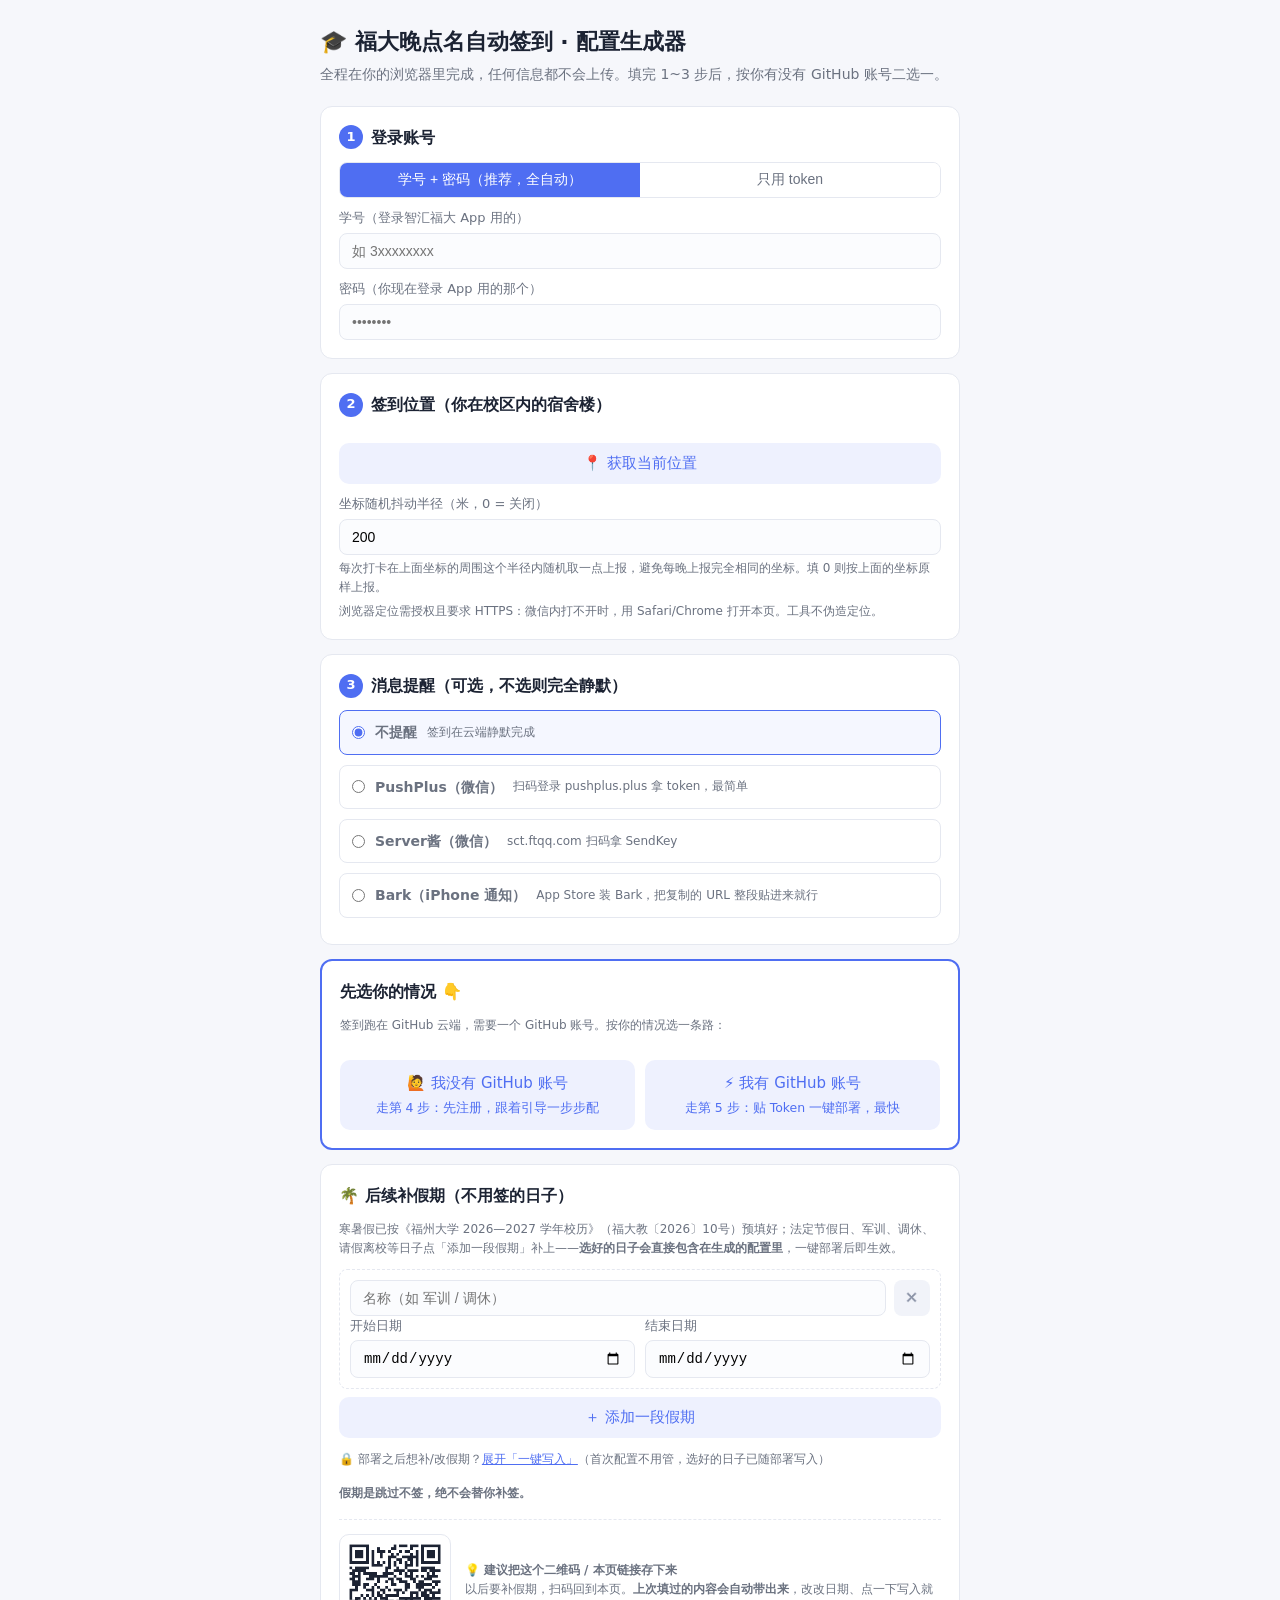
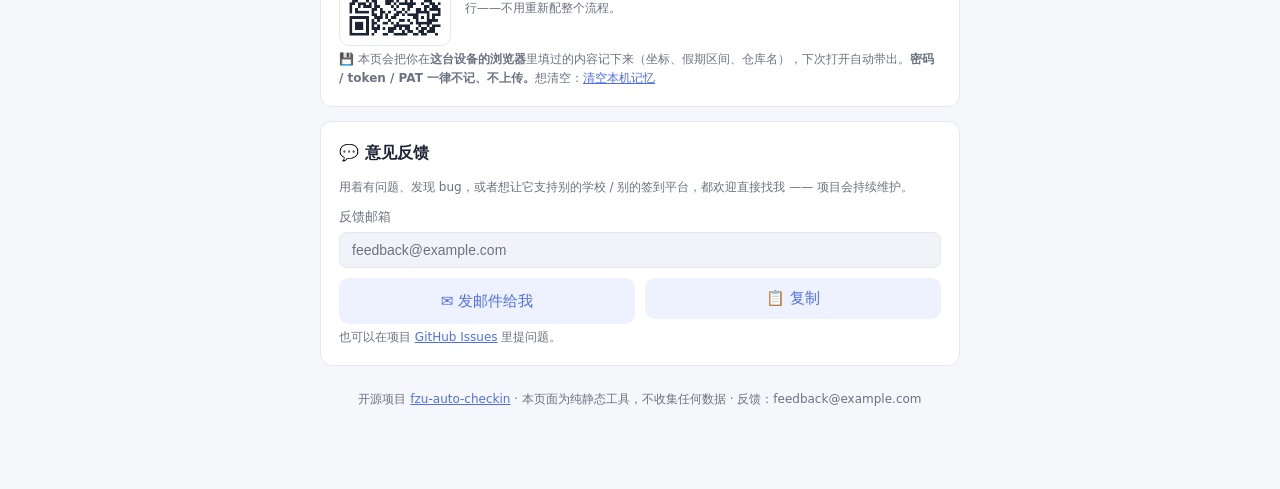
==== web/configurator.html @ 3560d4b1 "签到: 新增坐标随机抖动(jitter_radius_m,默认200m)避免每晚上报同一坐标 - src/checkin.py: 新增 jitter_location(),在指定点半径内按面积均匀(r" ====
<!DOCTYPE html>
<html lang="zh-CN">
<head>
<meta charset="UTF-8">
<meta name="viewport" content="width=device-width, initial-scale=1.0">
<meta http-equiv="Cache-Control" content="no-cache, no-store, must-revalidate">
<meta http-equiv="Pragma" content="no-cache">
<meta http-equiv="Expires" content="0">
<title>福大晚点名自动签到 · 配置生成器</title>
<style>
  :root { --brand:#4f6ef2; --bg:#f6f7fb; --card:#fff; --line:#e5e8f0; --txt:#1c2333; --sub:#6b7280; --ok:#16a34a; }
  * { box-sizing:border-box; margin:0; padding:0; }
  html { scroll-behavior:smooth; }
  body { font-family:system-ui,-apple-system,"PingFang SC","Microsoft YaHei",sans-serif; background:var(--bg); color:var(--txt); line-height:1.6; padding:24px 12px 80px; }
  .wrap { max-width:640px; margin:0 auto; }
  h1 { font-size:22px; margin-bottom:4px; }
  .sub { color:var(--sub); font-size:14px; margin-bottom:20px; }
  .card { background:var(--card); border:1px solid var(--line); border-radius:12px; padding:18px; margin-bottom:14px; }
  /* 第 4 / 5 步：初始隐藏，点上面分流卡片后只出现对应的那张 */
  .card.folded { display:none; }
  .step { display:inline-flex; align-items:center; justify-content:center; width:24px; height:24px; border-radius:50%; background:var(--brand); color:#fff; font-size:13px; margin-right:8px; }
  .card h2 { font-size:16px; margin-bottom:12px; display:flex; align-items:center; }
  label { display:block; font-size:13px; color:var(--sub); margin:10px 0 4px; }
  input[type=text], input[type=password], input[type=date], select { width:100%; padding:9px 12px; border:1px solid var(--line); border-radius:8px; font-size:14px; background:#fbfcfe; }
  input:focus, select:focus { outline:2px solid var(--brand); border-color:transparent; }
  .row { display:flex; gap:10px; } .row>div { flex:1; }
  .hint { font-size:12px; color:var(--sub); margin-top:4px; }
  .hint a { color:var(--brand); }
  .seg { display:flex; gap:0; border:1px solid var(--line); border-radius:8px; overflow:hidden; margin-bottom:4px; }
  .seg button { flex:1; padding:8px 0; border:none; background:#fff; font-size:14px; cursor:pointer; color:var(--sub); }
  .seg button.on { background:var(--brand); color:#fff; }
  .chk { display:flex; align-items:flex-start; gap:8px; font-size:13px; margin-top:6px; }
  .chk input { margin-top:4px; }
  .btn { display:inline-block; width:100%; padding:11px 0; border:none; border-radius:10px; background:var(--brand); color:#fff; font-size:15px; cursor:pointer; margin-top:14px; text-decoration:none; text-align:center; }
  .btn.ghost { background:#eef1fe; color:var(--brand); }
  .btn:disabled { opacity:.45; cursor:not-allowed; }
  textarea { width:100%; height:190px; border:1px solid var(--line); border-radius:8px; padding:10px; font:12px/1.5 Consolas,monospace; background:#fbfcfe; white-space:pre; }
  .ok-msg { color:var(--ok); font-size:13px; margin-top:6px; display:none; }
  .hide { display:none; }
  .plat-list { margin-top:6px; }
  .plat { display:flex; align-items:center; gap:10px; padding:10px 12px; border:1px solid var(--line); border-radius:8px; margin-bottom:8px; cursor:pointer; }
  .plat.on { border-color:var(--brand); background:#f5f7ff; }
  .plat input { accent-color:var(--brand); }
  .plat b { font-size:14px; } .plat span { font-size:12px; color:var(--sub); display:block; }
  footer { text-align:center; color:var(--sub); font-size:12px; margin-top:24px; }
  footer a { color:var(--brand); }
  pre#log { background:#10162a; color:#b8f5c0; font:12px/1.6 Consolas,monospace; padding:12px; border-radius:8px; max-height:260px; overflow:auto; white-space:pre-wrap; }
  .guide { margin:12px 0 0; padding-left:20px; font-size:13px; }
  .guide li { margin-top:8px; }
  .guide code { background:#eef1f7; padding:1px 5px; border-radius:4px; font-size:12px; }
  .vac-item { border:1px dashed var(--line); border-radius:8px; padding:10px; margin-top:10px; }
  .vac-item.bad { border-color:#f0a8a8; background:#fff7f7; }
  .vac-head { display:flex; gap:8px; align-items:center; }
  .vac-head .vname { flex:1; }
  .vdel { flex:none; width:36px; height:36px; border:none; border-radius:8px; background:#f1f3f9; color:#8b93a7; font-size:14px; cursor:pointer; }
  .vdel:hover { background:#fde8e8; color:#c0392b; }
  .vnote { display:none; font-size:11px; color:#b91c1c; margin-top:6px; }
  .vac-warn { display:none; font-size:12px; color:#b91c1c; margin-top:8px; }
  .live { margin-top:16px; padding-top:14px; border-top:1px dashed var(--line); }
  /* 坐标框：自动定位填入后只读 */
  input[readonly] { background:#f1f3f9; color:var(--sub); }
</style>
</head>
<body>
<div class="wrap">
  <h1>🎓 福大晚点名自动签到 · 配置生成器</h1>
  <p class="sub">全程在你的浏览器里完成，任何信息都不会上传。填完 1~3 步后，按你有没有 GitHub 账号二选一。</p>

  <!-- 第 1 步 账号 -->
  <div class="card">
    <h2><span class="step">1</span>登录账号</h2>
    <div class="seg" id="authSeg">
      <button class="on" data-v="pwd">学号 + 密码（推荐，全自动）</button>
      <button data-v="token">只用 token</button>
    </div>
    <div id="authPwd">
      <label>学号（登录智汇福大 App 用的）</label>
      <input type="text" id="username" placeholder="如 3xxxxxxxx">
      <label>密码（你现在登录 App 用的那个）</label>
      <input type="password" id="password" placeholder="••••••••">
    </div>
    <div id="authToken" class="hide">
      <label>免登 token</label>
      <input type="text" id="token" placeholder="从 docs/protocol.md §4 的方式获取">
      <p class="hint">token 会过期，过期需重新获取；没有这个顾虑就用学号密码。</p>
    </div>
  </div>

  <!-- 第 2 步 位置 -->
  <div class="card">
    <h2><span class="step">2</span>签到位置（你在校区内的宿舍楼）</h2>
    <button class="btn ghost" id="locate">📍 获取当前位置</button>
    <p class="ok-msg" id="locOk"></p>
    <div id="coordBox" class="hide">
      <div class="row">
        <div><label>经度 longitude（已自动填好）</label><input type="text" id="lng" readonly placeholder="119.xxxxx"></div>
        <div><label>纬度 latitude（已自动填好）</label><input type="text" id="lat" readonly placeholder="26.xxxxx"></div>
      </div>
      <p class="hint">想核对坐标是否就在你宿舍楼：<a href="https://lbs.amap.com/tools/picker" target="_blank">高德坐标拾取器</a>里搜一下。</p>
    </div>
    <div style="margin-top:10px">
      <label>坐标随机抖动半径（米，0 = 关闭）</label>
      <input type="text" id="jitter" value="200">
      <p class="hint">每次打卡在上面坐标的周围这个半径内随机取一点上报，避免每晚上报完全相同的坐标。填 0 则按上面的坐标原样上报。</p>
    </div>
    <p class="hint" id="coordFallback" style="display:none">定位不成功？<a href="#" id="coordManual">手动填写坐标</a>（格式 119.xxxxx / 26.xxxxx）</p>
    <p class="hint">浏览器定位需授权且要求 HTTPS：微信内打不开时，用 Safari/Chrome 打开本页。工具不伪造定位。</p>
  </div>

  <!-- 第 3 步 推送 -->
  <div class="card">
    <h2><span class="step">3</span>消息提醒（可选，不选则完全静默）</h2>
    <div class="plat-list" id="platList">
      <label class="plat on"><input type="radio" name="plat" value="none" checked><b>不提醒</b><span>签到在云端静默完成</span></label>
      <label class="plat"><input type="radio" name="plat" value="pushplus"><b>PushPlus（微信）</b><span>扫码登录 pushplus.plus 拿 token，最简单</span></label>
      <label class="plat"><input type="radio" name="plat" value="serverchan"><b>Server酱（微信）</b><span>sct.ftqq.com 扫码拿 SendKey</span></label>
      <label class="plat"><input type="radio" name="plat" value="bark"><b>Bark（iPhone 通知）</b><span>App Store 装 Bark，把复制的 URL 整段贴进来就行</span></label>
    </div>
    <div id="platField" class="hide">
      <label id="platLabel">Key / Token</label>
      <input type="text" id="platKey" placeholder="粘贴 key，或 App 复制的推送 URL（自动提取）">
      <button class="btn ghost" id="testPush">📤 发一条测试推送到我手机</button>
      <p class="ok-msg" id="testOk">已发出！10 秒内手机没收到，多半是 key 复制错了，回去核对一下。</p>
      <p class="hint" id="platHint"></p>
    </div>
  </div>

  <!-- 分流：先选有没有 GitHub 账号 -->
  <div class="card" style="border:2px solid var(--brand);">
    <h2>先选你的情况 👇</h2>
    <p class="hint">签到跑在 GitHub 云端，需要一个 GitHub 账号。按你的情况选一条路：</p>
    <div style="display:flex;gap:10px;flex-wrap:wrap;margin-top:10px">
      <a class="btn ghost" id="btnNoAcc" href="#step4card" style="flex:1;min-width:220px">🙋 我没有 GitHub 账号<br><small>走第 4 步：先注册，跟着引导一步步配</small></a>
      <a class="btn ghost" id="btnHasAcc" href="#step5card" style="flex:1;min-width:220px">⚡ 我有 GitHub 账号<br><small>走第 5 步：贴 Token 一键部署，最快</small></a>
    </div>
  </div>

  <!-- 第 4 步 手动（没有账号） -->
  <div class="card folded" id="step4card">
    <h2><span class="step">4</span>没有 GitHub 账号？手动配置</h2>
    <p class="hint" style="margin-bottom:8px">📌 生成配置后，下面有完整的一步步引导，照着做就行。</p>
    <p class="hint" style="margin-bottom:8px">🌐 关于梯子：GitHub 国内直连时好时坏，<b>只有注册和配置那几分钟</b>可能打不开——换个时间、用校园网 / 手机热点，或挂梯子都行。<b>配好之后就不用了</b>：签到跑在 GitHub 服务器上，日常零操作、零网络要求。</p>
    <button class="btn ghost" id="ghCheck" style="margin-top:0">🔗 测一下当前网络能不能打开 GitHub</button>
    <p class="hint" id="ghCheckResult" style="display:none;margin-top:6px"></p>
    <label class="chk"><input type="checkbox" id="agree"><span>我承诺仅在<b>本人确实在校</b>时使用，不用于隐瞒在/离校状态，不用于代挂。</span></label>
    <button class="btn" id="gen" disabled>生成配置</button>
    <div id="out" class="hide">
      <label>方式 A：云端自动签到（推荐）—— 把下面这段配置放进你自己的私有仓库</label>
      <textarea id="outSecret" readonly></textarea>
      <button class="btn ghost" data-copy="outSecret">📋 复制配置内容</button>
      <ol class="guide">
        <li>没有 GitHub 账号？<a href="https://github.com/signup" target="_blank">点这里免费注册</a>，1 分钟搞定（需要邮箱）。</li>
        <li><a href="https://github.com/new/import" target="_blank">点这里把项目导入到你自己的私有仓库</a>：① "Your old repository's clone URL" 填 <code>https://github.com/cccccheyu/fzu-auto-checkin</code>；② 仓库名随意；③ 选择 <b>Private</b>（私有，重要！你的密码只有你自己能看到）；④ 点 Begin import。</li>
        <li>导入完成后，在你的仓库页面依次打开：<code>Settings → Secrets and variables → Actions → New repository secret</code>，Name 填 <code>CONFIG_YAML</code>，Secret 粘贴上面复制的内容，点 Add secret。</li>
        <li>完成！之后每晚 <b>21:35 / 21:50</b> 自动签到，可在仓库的 <code>Actions</code> 标签页查看签到记录。签到结果可回第 3 步配置微信推送。</li>
      </ol>
      <label style="margin-top:14px">方式 B：本地运行 —— 保存为仓库根目录的 config.yaml（需要自己有台常开的电脑）</label>
      <textarea id="outYaml" readonly></textarea>
      <button class="btn ghost" data-copy="outYaml">📋 复制 config.yaml</button>
      <p class="hint">操作详情见仓库 README。</p>
    </div>
  </div>

  <!-- 第 5 步 一键部署（有账号） -->
  <div class="card folded" id="step5card">
    <h2><span class="step">5</span>已有 GitHub 账号？一键部署（最快）</h2>
    <p class="hint">没有账号？走上面<b>第 4 步</b>。</p>
    <p class="hint">贴一个 Token 就行：自动替你创建<b>私有仓库</b>、写入全部代码和你的配置，之后每晚 21:35 / 21:50 自动签到。凭据只存在你自己的私有仓库里，不经过任何第三方服务器。</p>
    <label>GitHub Token</label>
    <input type="password" id="ghPat" placeholder="粘贴 ghp_ 开头的 token">
    <p class="hint">没有？<a href="https://github.com/settings/tokens/new?scopes=repo,workflow&description=fzu-checkin" target="_blank">点这里创建</a>——直达创建表单（未登录会先让你登录；中途若要求输入 GitHub 密码确认一次，属正常安全校验）。<code>repo</code>、<code>workflow</code> 两项权限已自动勾好。三步：① <b>Expiration 选 No expiration</b>——默认只有 30 天，到期后「一键写入」会静默失效；② 拉到页面底部点绿色 <b>Generate token</b>；③ 页面出现 <code>ghp_</code> 开头的 token，点旁边的复制按钮（<b>只显示这一次</b>）→ 粘贴过来。部署完成后建议删除该 token。</p>
    <label>私有仓库名</label>
    <input type="text" id="repoName" value="fzu-auto-checkin">
    <label class="chk"><input type="checkbox" id="agree2"><span>我承诺仅在<b>本人确实在校</b>时使用，不用于隐瞒在/离校状态，不用于代挂。</span></label>
    <button class="btn" id="deploy" disabled>🚀 一键部署，今晚开始自动签到</button>
    <pre id="log" class="hide"></pre>
  </div>

  <!-- 后续维护：补充假期 -->
  <div class="card">
    <h2>🌴 后续补假期（不用签的日子）</h2>
    <p class="hint">寒暑假已按《福州大学 2026—2027 学年校历》（福大教〔2026〕10号）预填好；法定节假日、军训、调休、请假离校等日子点「添加一段假期」补上——<b>选好的日子会直接包含在生成的配置里</b>，一键部署后即生效。</p>
    <div id="vacList"></div>
    <button class="btn ghost" id="vacAdd" type="button" style="margin-top:8px">＋ 添加一段假期</button>
    <p class="vac-warn" id="vacWarn"></p>
    <p class="hint" id="vacWriteOpenRow" style="margin-top:12px">🔒 部署之后想补/改假期？<a href="#" id="vacWriteOpen">展开「一键写入」</a>（首次配置不用管，选好的日子已随部署写入）</p>
    <div class="live hide" id="vacWriteBox">
      <b style="font-size:14px">🚀 一键写入我的仓库</b>
      <p class="hint" id="vacWhyRow" style="margin-top:4px">点一下就把选好的假期写进你仓库的 <code>config.yaml</code>——<b>只替换 <code>vacation:</code> 那一段</b>，账号 / 坐标 / 推送设置全部原样保留。</p>
      <div id="vacTokRow">
        <label>GitHub Token</label>
        <input type="password" id="vacPat" placeholder="粘贴 ghp_ 开头的 token">
        <p class="hint">没有？<a href="https://github.com/settings/tokens/new?scopes=repo,workflow&description=fzu-checkin" target="_blank">点这里创建</a>（<code>repo</code> 和 <code>workflow</code> 已自动勾好，缺 workflow 写不了签到工作流；<b>Expiration 选 No expiration</b>，默认 30 天会过期）。只在点下面按钮时用一次，本页不保存、不上传。</p>
      </div>
      <div id="vacRepoRow">
        <label>你的私有仓库</label>
        <input type="text" id="vacRepo" placeholder="如 cccccheyu/fzu-checkin；只填仓库名则默认在你账号下">
      </div>
      <button class="btn" id="vacPush">🚀 写入 config.yaml</button>
      <pre id="vacLog" class="hide"></pre>
    </div>
    <p class="hint" style="margin-top:14px"><b>假期是跳过不签，绝不会替你补签。</b></p>
    <textarea id="vacOut" class="hide" readonly></textarea>
    <div style="display:flex;gap:14px;align-items:center;margin-top:16px;padding-top:14px;border-top:1px dashed var(--line)">
      <img src="qr.png" alt="本页二维码" style="width:112px;height:112px;border:1px solid var(--line);border-radius:10px;background:#fff;padding:4px">
      <div class="hint" style="margin:0">💡 <b>建议把这个二维码 / 本页链接存下来</b><br>以后要补假期，扫码回到本页。<b>上次填过的内容会自动带出来</b>，改改日期、点一下写入就行——不用重新配整个流程。</div>
    </div>
    <p class="hint">💾 本页会把你在<b>这台设备的浏览器</b>里填过的内容记下来（坐标、假期区间、仓库名），下次打开自动带出。<b>密码 / token / PAT 一律不记、不上传。</b>想清空：<a href="#" id="memClear">清空本机记忆</a></p>
  </div>

  <!-- 意见反馈 -->
  <div class="card" id="feedback">
    <h2>💬 意见反馈</h2>
    <p class="hint" style="margin-top:0">用着有问题、发现 bug，或者想让它支持别的学校 / 别的签到平台，都欢迎直接找我 —— 项目会持续维护。</p>
    <label>反馈邮箱</label>
    <input type="text" id="fbMail" value="feedback@example.com" readonly>
    <div class="row" style="margin-top:10px">
      <div><a class="btn ghost" href="mailto:feedback@example.com?subject=%E7%A6%8F%E5%A4%A7%E7%AD%BE%E5%88%B0%E5%B7%A5%E5%85%B7%E5%8F%8D%E9%A6%88" style="margin-top:0">✉️ 发邮件给我</a></div>
      <div><button class="btn ghost" data-copy="fbMail" style="margin-top:0">📋 复制</button></div>
    </div>
    <p class="hint">也可以在项目 <a href="https://github.com/cccccheyu/fzu-auto-checkin/issues" target="_blank">GitHub Issues</a> 里提问题。</p>
  </div>

  <footer>开源项目 <a href="https://github.com/cccccheyu/fzu-auto-checkin" target="_blank">fzu-auto-checkin</a> · 本页面为纯静态工具，不收集任何数据 · 反馈：feedback@example.com</footer>
</div>

<script>
// —— 分流：点按钮 → 展开对应的第 4 / 第 5 步 ——
function showStep(id){
  ['step4card','step5card'].forEach(c=>{
    const el=document.getElementById(c);
    if(el) el.classList.toggle('folded', c!==id);
  });
  const t=document.getElementById(id);
  if(t) t.scrollIntoView({ behavior:'smooth', block:'start' });
}
['btnNoAcc','btnHasAcc'].forEach((bid,i)=>{
  const b=document.getElementById(bid);
  if(b) b.addEventListener('click', e=>{
    e.preventDefault();
    // 选中态：只有被点的那一个变深蓝，另一个回到浅色
    ['btnNoAcc','btnHasAcc'].forEach(x=>{
      const el=document.getElementById(x);
      if(el) el.classList.toggle('ghost', x!==bid);
    });
    showStep(i===0?'step4card':'step5card');
  });
});

// —— 账号方式切换 ——
const authSeg = document.getElementById('authSeg');
let authMode = 'pwd';
authSeg.addEventListener('click', e => {
  const b = e.target.closest('button'); if (!b) return;
  authSeg.querySelectorAll('button').forEach(x => x.classList.remove('on')); b.classList.add('on');
  authMode = b.dataset.v;
  document.getElementById('authPwd').classList.toggle('hide', authMode !== 'pwd');
  document.getElementById('authToken').classList.toggle('hide', authMode !== 'token');
});

// —— 浏览器定位：WGS-84 → GCJ-02（高德/火星坐标）本地转换 ——
function wgs2gcj(lat, lng) {
  const a = 6378245.0, ee = 0.00669342162296594323;
  const tLat = (x, y) => {
    let r = -100 + 2*x + 3*y + 0.2*y*y + 0.1*x*y + 0.2*Math.sqrt(Math.abs(x));
    r += (20*Math.sin(6*x*Math.PI) + 20*Math.sin(2*x*Math.PI)) * 2/3;
    r += (20*Math.sin(y*Math.PI) + 40*Math.sin(y/3*Math.PI)) * 2/3;
    r += (160*Math.sin(y/12*Math.PI) + 320*Math.sin(y*Math.PI/30)) * 2/3;
    return r;
  };
  const tLng = (x, y) => {
    let r = 300 + x + 2*y + 0.1*x*x + 0.1*x*y + 0.1*Math.sqrt(Math.abs(x));
    r += (20*Math.sin(6*x*Math.PI) + 20*Math.sin(2*x*Math.PI)) * 2/3;
    r += (20*Math.sin(x*Math.PI) + 40*Math.sin(x/3*Math.PI)) * 2/3;
    r += (150*Math.sin(x/12*Math.PI) + 300*Math.sin(x/30*Math.PI)) * 2/3;
    return r;
  };
  let dLat = tLat(lng - 105, lat - 35), dLng = tLng(lng - 105, lat - 35);
  const radLat = lat / 180 * Math.PI;
  let magic = Math.sin(radLat); magic = 1 - ee * magic * magic;
  const sq = Math.sqrt(magic);
  dLat = (dLat * 180) / ((a * (1 - ee)) / (magic * sq) * Math.PI);
  dLng = (dLng * 180) / (a / sq * Math.cos(radLat) * Math.PI);
  return { lat: lat + dLat, lng: lng + dLng };
}
document.getElementById('locate').addEventListener('click', () => {
  const okEl = document.getElementById('locOk');
  const fb = document.getElementById('coordFallback');
  okEl.style.display = 'none'; fb.style.display = 'none';
  if (!navigator.geolocation) { fb.style.display = 'block'; alert('当前环境不支持定位（用本地文件打开时浏览器会禁用）。请在线上链接打开本页。'); return; }
  navigator.geolocation.getCurrentPosition(pos => {
    const { latitude, longitude, accuracy } = pos.coords;
    const gcj = wgs2gcj(latitude, longitude);
    document.getElementById('lng').value = gcj.lng.toFixed(5);
    document.getElementById('lat').value = gcj.lat.toFixed(5);
    document.getElementById('coordBox').classList.remove('hide');
    okEl.textContent = `✅ 已定位并换算为高德坐标（精度约 ${Math.round(accuracy)} 米），坐标已自动填好。`;
    okEl.style.display = 'block';
  }, err => {
    fb.style.display = 'block';
    alert('定位失败：' + err.message + '\n\n常见原因：① 微信内置浏览器受限 → 长按链接用 Safari/Chrome 打开；② 未授权定位 → 浏览器设置里允许本页定位；③ 站在室内深处信号弱 → 靠窗再试。也可以点下面的「手动填写坐标」。');
  }, { enableHighAccuracy: true, timeout: 12000, maximumAge: 0 });
});
// 定位失败时的手动兜底：点开才变成可填
const coordManual = document.getElementById('coordManual');
if (coordManual) coordManual.addEventListener('click', e => {
  e.preventDefault();
  document.getElementById('coordBox').classList.remove('hide');
  ['lng', 'lat'].forEach(id => document.getElementById(id).removeAttribute('readonly'));
  document.getElementById('lng').focus();
});

// —— 推送平台 ——
const platMeta = {
  pushplus:  { label:'PushPlus token', hint:'获取：<a href="https://www.pushplus.plus" target="_blank">pushplus.plus</a> 微信扫码登录 → 首页复制 token', url:k=>`https://www.pushplus.plus/send?token=${k}&title=福大晚点名测试推送&content=配置成功，每晚 21:35 自动签到。` },
  serverchan:{ label:'Server酱 SendKey', hint:'获取：<a href="https://sct.ftqq.com" target="_blank">sct.ftqq.com</a> 微信扫码 → 复制 SendKey', url:k=>`https://sctapi.ftqq.com/${k}.send?title=福大晚点名测试推送&desp=配置成功，每晚 21:35 自动签到。` },
  bark:      { label:'Bark key', hint:'获取：App Store 安装 Bark → 长按复制示例 URL，<b>整段粘贴到上面</b>，key 自动提取', url:k=>`https://api.day.app/${k}/福大晚点名测试推送/配置成功` },
};
// 粘贴自动提取：Bark 整段推送 URL / Server酱 URL / PushPlus 带 token 的 URL，都能直接贴
function extractKey(p, raw){
  raw = (raw || '').trim();
  if (!raw) return '';
  if (p === 'bark'){
    const m = raw.match(/api\.day\.app\/(?:p\/)?([A-Za-z0-9]+)/i);
    return m ? m[1] : raw.replace(/\s+/g, '');
  }
  if (p === 'serverchan'){
    const m = raw.match(/SCT[A-Za-z0-9]+/);
    return m ? m[0] : raw;
  }
  if (p === 'pushplus'){
    const m = raw.match(/[?&]token=([A-Za-z0-9]+)/i);
    return m ? m[1] : raw.replace(/\s+/g, '');
  }
  return raw;
}
function normKey(){
  const el = document.getElementById('platKey');
  const c = extractKey(plat, el.value);
  if (c && c !== el.value) el.value = c;
  return el.value;
}
const platList = document.getElementById('platList');
let plat = 'none';
platList.addEventListener('click', e => {
  const l = e.target.closest('.plat'); if (!l) return;
  platList.querySelectorAll('.plat').forEach(x => x.classList.remove('on')); l.classList.add('on');
  plat = l.querySelector('input').value;
  const show = plat !== 'none';
  document.getElementById('platField').classList.toggle('hide', !show);
  if (show) {
    document.getElementById('platLabel').textContent = platMeta[plat].label;
    document.getElementById('platHint').innerHTML = platMeta[plat].hint;
    normKey();
  }
});

// —— 测试推送（浏览器直发，fire-and-forget）——
document.getElementById('platKey').addEventListener('input', normKey);
document.getElementById('testPush').addEventListener('click', () => {
  const k = normKey();
  if (!k) { alert('先粘贴 key'); return; }
  fetch(platMeta[plat].url(k), { mode:'no-cors' }).finally(() => {
    document.getElementById('testOk').style.display = 'block';
  });
});

// —— GitHub 连通性检测 ——
document.getElementById('ghCheck').addEventListener('click', async () => {
  const r = document.getElementById('ghCheckResult');
  r.style.display = 'block';
  r.textContent = '⏳ 正在测，最多等 6 秒…';
  const ctl = new AbortController();
  const t = setTimeout(() => ctl.abort(), 6000);
  try {
    await fetch('https://api.github.com/zen?t=' + Date.now(), { signal: ctl.signal, cache: 'no-store' });
    clearTimeout(t);
    r.textContent = '✅ 当前网络能直连 GitHub，直接往下走：勾选承诺 → 生成配置 → 按步骤 1~4 操作。';
  } catch (e) {
    clearTimeout(t);
    r.textContent = '❌ 当前网络打不开 GitHub。建议：① 过会儿再试（高峰期容易卡）；② 换校园网或手机热点；③ 有梯子就开着再来——只需要注册+配置这几分钟。';
  }
});

// —— 免责声明 → 解锁生成 ——
document.getElementById('agree').addEventListener('change', e => {
  document.getElementById('gen').disabled = !e.target.checked;
});
// 第 5 步承诺勾选 → 解锁一键部署
document.getElementById('agree2').addEventListener('change', e => {
  document.getElementById('deploy').disabled = !e.target.checked;
});

// —— 生成 ——
document.getElementById('gen').addEventListener('click', () => {
  const yaml = buildYaml();
  document.getElementById('outYaml').value = yaml;
  document.getElementById('outSecret').value = yaml;
  document.getElementById('out').classList.remove('hide');
  document.getElementById('out').scrollIntoView({ behavior:'smooth' });
});

function buildYaml() {
  const v = id => document.getElementById(id).value.trim();
  let user;
  if (authMode === 'pwd') {
    if (!v('username') || !v('password')) { alert('学号和密码还没填全'); throw ''; }
    user = `user:\n  token: ""\n  username: "${v('username')}"\n  password: "${v('password')}"`;
  } else {
    if (!v('token')) { alert('token 还没填'); throw ''; }
    user = `user:\n  token: "${v('token')}"\n  username: ""\n  password: ""`;
  }
  if (!v('lng') || !v('lat')) { alert('坐标还没填（第 2 步）'); throw ''; }
  const platCfg = plat === 'none' ? '' :
    plat === 'pushplus' ? `notify:\n  type: "pushplus"\n  pushplus_token: "${normKey()}"` :
    plat === 'serverchan' ? `notify:\n  type: "serverchan"\n  serverchan_key: "${normKey()}"` :
    `notify:\n  type: "bark"\n  bark_url: "https://api.day.app/${normKey()}"`;
  return `# 由配置生成器产生 ${new Date().toLocaleString('zh-CN')}
${user}

checkin:
  longitude: "${v('lng')}"
  latitude: "${v('lat')}"
  actual_location: "福州大学旗山校区"
  jitter_radius_m: ${(() => { const j = parseFloat(v('jitter')); return isNaN(j) ? 200 : Math.max(0, j); })()}

vacation:
  notify: false
  skip_ranges:
${vacPreset().concat(vacCustomLines().lines).join('\n')}

${platCfg || 'notify:\n  type: "none"'}`;
}

// —— 后续补假期：日期只用选择器，格式统一 YYYY-MM-DD ——
const vacList = document.getElementById('vacList');
const vacWarn = document.getElementById('vacWarn');
function vacRow(name='', s='', e=''){
  const d=document.createElement('div');
  d.className='vac-item';
  d.innerHTML =
    '<div class="vac-head">' +
      '<input type="text" class="vname" placeholder="名称（如 军训 / 调休）" value="'+name+'">' +
      '<button type="button" class="vdel" title="删除这条">✕</button>' +
    '</div>' +
    '<div class="row">' +
      '<div><label style="margin-top:0">开始日期</label><input type="date" class="vstart" value="'+s+'"></div>' +
      '<div><label style="margin-top:0">结束日期</label><input type="date" class="vend" value="'+e+'"></div>' +
    '</div>' +
    '<p class="vnote">⚠️ 开始日期不能晚于结束日期，这段不会被写入配置</p>';
  const sEl=d.querySelector('.vstart'), eEl=d.querySelector('.vend');
  // 选好开始日期后，结束日期若还空着就自动补成同一天（可再改）
  sEl.addEventListener('input', () => { if(sEl.value && !eEl.value) eEl.value = sEl.value; renderVac(); });
  eEl.addEventListener('input', renderVac);
  d.querySelector('.vname').addEventListener('input', renderVac);
  d.querySelector('.vdel').addEventListener('click', () => { d.remove(); renderVac(); });
  vacList.appendChild(d);
  return d;
}
// 校历默认区间（福大教〔2026〕10号）；与 config.example.yaml 保持一致
function vacPreset(){
  return [
    '    - name: 寒假\n      start: "2027-01-23"\n      end: "2027-02-21"',
    '    - name: 暑假\n      start: "2027-07-03"\n      end: "2027-08-29"'
  ];
}
// 选择器里用户补的自定义区间（无效行跳过并计数）
function vacCustomLines(){
  const lines=[]; let bad=0;
  vacList.querySelectorAll('.vac-item').forEach(r=>{
    const n=r.querySelector('.vname').value.trim();
    const s=r.querySelector('.vstart').value;
    const e=r.querySelector('.vend').value;
    const ok = !!(s && e && e >= s);
    const begun = !!(s || e);
    if(ok) lines.push('    - name: '+(n||'假期')+'\n      start: "'+s+'"\n      end: "'+e+'"');
    const invalid = begun && !ok;
    if(invalid) bad++;
    r.classList.toggle('bad', invalid);
    r.querySelector('.vnote').style.display = invalid ? 'block' : 'none';
  });
  return { lines, bad };
}
function renderVac(){
  const { lines, bad } = vacCustomLines();
  document.getElementById('vacOut').value =
    'vacation:\n  notify: false\n  skip_ranges:\n' + vacPreset().concat(lines).join('\n');
  vacWarn.style.display = bad ? 'block' : 'none';
  vacWarn.textContent = bad ? '⚠️ 有 '+bad+' 段日期没填全、或开始晚于结束，已跳过、不会写入配置。' : '';
}
document.getElementById('vacAdd').addEventListener('click',()=>{ vacRow(); renderVac(); });
vacRow(); renderVac();

// —— 「一键写入」默认收起：首次配置用不到（选好的日子已随部署写入）——
const vacWriteBox = document.getElementById('vacWriteBox');
const vacWriteOpenRow = document.getElementById('vacWriteOpenRow');
function openVacWrite(){
  vacWriteBox.classList.remove('hide');
  vacWriteOpenRow.style.display = 'none';
  // 能自动带出的就不再问（面向对象隐藏）：Token 还在内存（刚部署过）→ 藏 Token 行；
  // 仓库名有本机记忆 → 藏仓库行。剩下的就是"点一下按钮"。
  document.getElementById('vacTokRow').style.display = pat ? 'none' : '';
  document.getElementById('vacRepoRow').style.display = document.getElementById('vacRepo').value ? 'none' : '';
}
document.getElementById('vacWriteOpen').addEventListener('click', e => { e.preventDefault(); openVacWrite(); });

// —— 复制按钮 ——
document.querySelectorAll('[data-copy]').forEach(b => {
  const label = b.textContent;
  b.addEventListener('click', () => {
    const t = document.getElementById(b.dataset.copy);
    navigator.clipboard.writeText(t.value).then(() => {
      b.textContent = '✅ 已复制';
      setTimeout(() => { b.textContent = label; }, 1500);
    });
  });
});

// —— 第 5 步：一键部署 ——
const SRC_REPO = 'cccccheyu/fzu-auto-checkin';
const logEl = document.getElementById('log');
function dlog(msg) {
  logEl.classList.remove('hide');
  logEl.textContent += msg + '\n';
  logEl.scrollTop = logEl.scrollHeight;
}
let pat = '';
async function gh(path, opts = {}, raw = false) {
  const method = (opts.method || 'GET').toUpperCase();
  // GET/PUT 幂等，网络抖动自动重试；POST 不重试（避免重复建仓库）
  const retriable = method === 'GET' || method === 'PUT';
  for (let i = 1; ; i++) {
    let res;
    try {
      const headers = Object.assign({
        Authorization: 'Bearer ' + pat,
        Accept: raw ? 'application/vnd.github.raw' : 'application/vnd.github+json',
      }, opts.headers || {});
      res = await fetch('https://api.github.com' + path, Object.assign({}, opts, { headers }));
    } catch (e) {
      if (!retriable || i >= 3) throw new Error('网络请求失败，GitHub 连不上（国内直连时好时坏）@ ' + method + ' ' + path);
      dlog(`　⚠️ 网络抖动，自动重试 ${i}/2 …`);
      await new Promise(r => setTimeout(r, 1500 * i));
      continue;
    }
    if (!res.ok) {
      if (retriable && res.status >= 500 && i < 3) {
        dlog(`　⚠️ GitHub ${res.status}，自动重试 ${i}/2 …`);
        await new Promise(r => setTimeout(r, 1500 * i));
        continue;
      }
      let detail = '';
      try { detail = (await res.json()).message || ''; } catch (e) {}
      throw new Error(`GitHub API ${res.status} ${detail || res.statusText} @ ${method} ${path}`);
    }
    return raw ? res.text() : res.json();
  }
}
const encPath = p => p.split('/').map(encodeURIComponent).join('/');
const b64utf8 = s => btoa(unescape(encodeURIComponent(s)));

document.getElementById('deploy').addEventListener('click', async () => {
  const btn = document.getElementById('deploy');
  pat = document.getElementById('ghPat').value.trim();
  const repo = document.getElementById('repoName').value.trim() || 'fzu-auto-checkin';
  if (!pat) { alert('先粘贴 GitHub Token（第 5 步上面有创建入口）'); return; }
  if (!document.getElementById('agree2').checked) { alert('请先勾选承诺条款（仅本人在校时使用，不用于代挂）'); return; }
  if (!/^[A-Za-z0-9_.-]+$/.test(repo)) { alert('仓库名只能包含字母、数字、. _ -'); return; }
  btn.disabled = true;
  logEl.textContent = '';
  logEl.classList.remove('hide');
  try {
    dlog('⏳ 第 0 步：整理你的配置…');
    let yaml;
    try { yaml = buildYaml(); }
    catch (e) { throw new Error('第 1~3 步还没填完整（学号密码/坐标），填好后回来点部署'); }
    dlog('✅ 配置就绪（只会写进你自己的私有仓库）');

    dlog('⏳ 第 1 步：验证 Token…');
    const me = await gh('/user');
    dlog('✅ Token 有效，账号：' + me.login);

    dlog('⏳ 第 2 步：创建私有仓库 ' + me.login + '/' + repo + ' …');
    try {
      await gh('/user/repos', { method: 'POST', body: JSON.stringify({
        name: repo, private: true, has_issues: false, has_wiki: false,
        description: '福大晚点名自动签到（配置生成器部署）'
      })});
      dlog('✅ 私有仓库已创建（只有你自己看得到）');
    } catch (e) {
      if (/422/.test(String(e))) dlog('ℹ️ 同名仓库已存在，直接复用并更新到最新代码');
      else throw e;
    }
    // 护栏：目标仓库绝不能是公开仓库（配置里含学号密码）
    const repoInfo = await gh(`/repos/${me.login}/${repo}`);
    if (!repoInfo.private) {
      throw new Error(`仓库 ${repoInfo.full_name} 是公开的！配置里含你的学号密码，绝不能写进去。请换个仓库名（默认 fzu-checkin 就行）重新部署。`);
    }
    dlog('✅ 确认目标仓库为私有');

    dlog('⏳ 第 3 步：复制项目代码…');
    const tree = await gh(`/repos/${SRC_REPO}/git/trees/main?recursive=1`);
    const files = tree.tree.filter(x => x.type === 'blob');
    dlog(`共 ${files.length} 个文件，开始逐个写入（约 1~3 分钟，别关页面）…`);
    let done = 0;
    for (const f of files) {
      // 断点续传：目标已存在且内容一致(sha 相同)就跳过，重试不用从头再传
      try {
        const dest = await gh(`/repos/${me.login}/${repo}/contents/${encPath(f.path)}`);
        if (dest.sha === f.sha) { done++; continue; }
      } catch (e) {}
      // 用 contents API 默认 JSON 的 base64 字段直传，文本/二进制(图片)都不损坏
      const info = await gh(`/repos/${SRC_REPO}/contents/${encPath(f.path)}`);
      await gh(`/repos/${me.login}/${repo}/contents/${encPath(f.path)}`, {
        method: 'PUT',
        body: JSON.stringify({ message: 'deploy: ' + f.path, content: (info.content || '').replace(/\n/g, '') })
      });
      done++;
      if (done % 5 === 0 || done === files.length) dlog(`　进度 ${done}/${files.length}`);
    }
    dlog('⏳ 写入你的专属配置 config.yaml…');
    await gh(`/repos/${me.login}/${repo}/contents/config.yaml`, {
      method: 'PUT',
      body: JSON.stringify({ message: 'deploy: config.yaml', content: b64utf8(yaml) })
    });
    dlog('✅ 代码和配置全部就位');

    dlog('⏳ 第 4 步：手动触发一次签到验证…');
    try {
      await gh(`/repos/${me.login}/${repo}/actions/workflows/checkin.yml/dispatches`, {
        method: 'POST', body: JSON.stringify({ ref: repoInfo.default_branch })
      });
      dlog('✅ 已触发！1 分钟后到仓库 Actions 页看签到结果');
    } catch (e) {
      dlog('ℹ️ 自动触发没成功（不影响定时签到），可到 Actions 页手动 Run workflow 验证');
    }

    dlog('🎉 部署完成！今晚 21:35 / 21:50 自动开始。Token 建议现在去 GitHub 删掉（Settings → Developer settings → Tokens）。');

    // 补假期复用同一个 Token：只存在本次打开的内存里，不落盘、不上传
    const vp = document.getElementById('vacPat');
    if (vp && !vp.value) vp.value = pat;
    // 部署成功 = 已经有仓库了，自动展开「一键写入」，以后补假期点一下就行
    if (typeof openVacWrite === 'function') openVacWrite();
  } catch (e) {
    dlog('❌ 失败：' + e.message);
    dlog('常见原因：Token 粘贴有误 / 网络超时（GitHub 国内时好时坏）。已传好的文件不会丢——稍等片刻点上面的「重试 / 继续部署」，会从断点接着传。');
    if (/404/.test(e.message) && /workflows/.test(e.message)) {
      dlog('💡 这个 404 的原因基本确定：Token 缺 workflow 权限（旧链接只勾了 repo，写不了签到工作流）。用上面「点这里创建」重新生成一个（已同时勾好 repo + workflow），粘贴后点「重试 / 继续部署」，已传好的文件会自动跳过。');
    }
  } finally {
    btn.disabled = false;
    btn.textContent = '🚀 重试 / 继续部署';
  }
});

// —— 补假期：一键写入仓库（只替换 config.yaml 里的 vacation: 段，其余原样保留）——
const vacLogEl = document.getElementById('vacLog');
function vlog(msg){
  vacLogEl.classList.remove('hide');
  vacLogEl.textContent += msg + '\n';
  vacLogEl.scrollTop = vacLogEl.scrollHeight;
}

// 把文本里顶层 vacation: 段整段换掉；原来没有就追加到末尾
function replaceVacation(text, block){
  const lines = text.replace(/\r\n/g, '\n').split('\n');
  let start = -1;
  for (let i = 0; i < lines.length; i++){
    if (/^vacation\s*:/.test(lines[i])) { start = i; break; }
  }
  if (start === -1) return text.replace(/\s*$/, '') + '\n\n' + block + '\n';
  let end = lines.length;
  for (let i = start + 1; i < lines.length; i++){
    const ln = lines[i];
    // 遇到新的顶层键（行首非空白、非注释）即为该段结束
    if (ln.trim() && !/^\s/.test(ln) && !/^#/.test(ln)) { end = i; break; }
  }
  return lines.slice(0, start).concat(block.split('\n')).concat(lines.slice(end)).join('\n');
}

document.getElementById('vacPush').addEventListener('click', async () => {
  const btn = document.getElementById('vacPush');
  const token = document.getElementById('vacPat').value.trim() || pat;
  let repo = document.getElementById('vacRepo').value.trim()
    .replace(/^https?:\/\/github\.com\//i, '').replace(/\.git$/, '').replace(/^\/+|\/+$/g, '');
  vacLogEl.textContent = '';
  if (!token) { alert('先粘贴 GitHub Token'); return; }
  btn.disabled = true;
  try {
    pat = token;
    vlog('⏳ 验证 Token…');
    const me = await gh('/user');
    if (!repo) repo = me.login + '/' + (document.getElementById('repoName').value.trim() || 'fzu-auto-checkin');
    else if (repo.indexOf('/') === -1) repo = me.login + '/' + repo;
    vlog('✅ 账号 ' + me.login + '，目标仓库 ' + repo);
    const rinfo = await gh('/repos/' + repo);
    if (!rinfo.private) {
      throw new Error('仓库 ' + rinfo.full_name + ' 是公开的！配置里含你的学号密码，绝不能写入。请填你自己的私有签到仓库（如 cccccheyu/fzu-checkin）。');
    }

    vlog('⏳ 读取现有 config.yaml…');
    let cur = null, sha = null;
    try {
      const f = await gh('/repos/' + repo + '/contents/config.yaml');
      sha = f.sha;
      cur = decodeURIComponent(escape(atob((f.content || '').replace(/\n/g, ''))));
      vlog('✅ 已读到 ' + cur.split('\n').length + ' 行，只替换 vacation: 段，其他原样保留');
    } catch (e) {
      if (/404/.test(String(e))) vlog('ℹ️ 该仓库还没有 config.yaml，将新建');
      else throw e;
    }

    const block = document.getElementById('vacOut').value;
    const next = cur ? replaceVacation(cur, block)
                     : 'user:\n  username: ""\n  password: ""\n\ncheckin:\n  longitude: ""\n  latitude: ""\n  actual_location: ""\n\n' + block + '\n';

    vlog('⏳ 写回仓库…');
    await gh('/repos/' + repo + '/contents/config.yaml', {
      method: 'PUT',
      body: JSON.stringify({ message: 'vacation: 更新假期跳过区间', content: b64utf8(next), sha: sha || undefined })
    });
    vlog('🎉 写入成功！这段时间就自动跳过了，不会签到。');
  } catch (e) {
    vlog('❌ 失败：' + e.message);
    vlog('常见原因：Token 没勾 repo 权限 / 仓库名写错 / 网络超时（GitHub 国内时好时坏，等会儿重试通常就过）。');
  } finally {
    btn.disabled = false;
  }
});

// —— 本机记忆：只记填写内容（坐标 / 地址 / 假期区间 / 仓库名），绝不记密码、token、PAT ——
const MEM_KEY = 'fzu-configurator-mem-v1';
let memOff = false;
function memLoad(){ try { return JSON.parse(localStorage.getItem(MEM_KEY) || '{}'); } catch(e){ return {}; } }
function memSave(){
  if (memOff) return;
  try {
    const v = id => { const el = document.getElementById(id); return el ? el.value : ''; };
    const vac = [];
    document.querySelectorAll('#vacList .vac-item').forEach(r => vac.push({
      name: r.querySelector('.vname').value,
      start: r.querySelector('.vstart').value,
      end: r.querySelector('.vend').value
    }));
    localStorage.setItem(MEM_KEY, JSON.stringify({
      lng: v('lng'), lat: v('lat'), jitter: v('jitter'),
      plat: (document.querySelector('input[name=plat]:checked') || {}).value || 'none',
      repo: v('repoName'), vacRepo: v('vacRepo'), vac: vac
    }));
  } catch (e) {}
}
function memRestore(){
  const m = memLoad();
  const set = (id, val) => { const el = document.getElementById(id); if (el && val) el.value = val; };
  set('lng', m.lng); set('lat', m.lat); set('jitter', m.jitter);
  set('repoName', m.repo); set('vacRepo', m.vacRepo);
  if (m.lng && m.lat) document.getElementById('coordBox').classList.remove('hide');
  if (m.plat && m.plat !== 'none') {
    const r = document.querySelector('input[name=plat][value="' + m.plat + '"]');
    if (r) r.click();
  }
  if (m.vac && m.vac.length) {
    vacList.innerHTML = '';
    m.vac.forEach(x => vacRow(x.name, x.start, x.end));
    renderVac();
  }
  return m;
}
memRestore();
const wrapEl = document.querySelector('.wrap');
['input','change','click'].forEach(ev => wrapEl.addEventListener(ev, memSave));
document.getElementById('memClear').addEventListener('click', e => {
  e.preventDefault();
  if (!confirm('清空本机记忆？填过的内容会被忘掉，页面刷新后回到空白。')) return;
  memOff = true;
  try { localStorage.removeItem(MEM_KEY); } catch (err) {}
  location.reload();
});
</script>
</body>
</html>
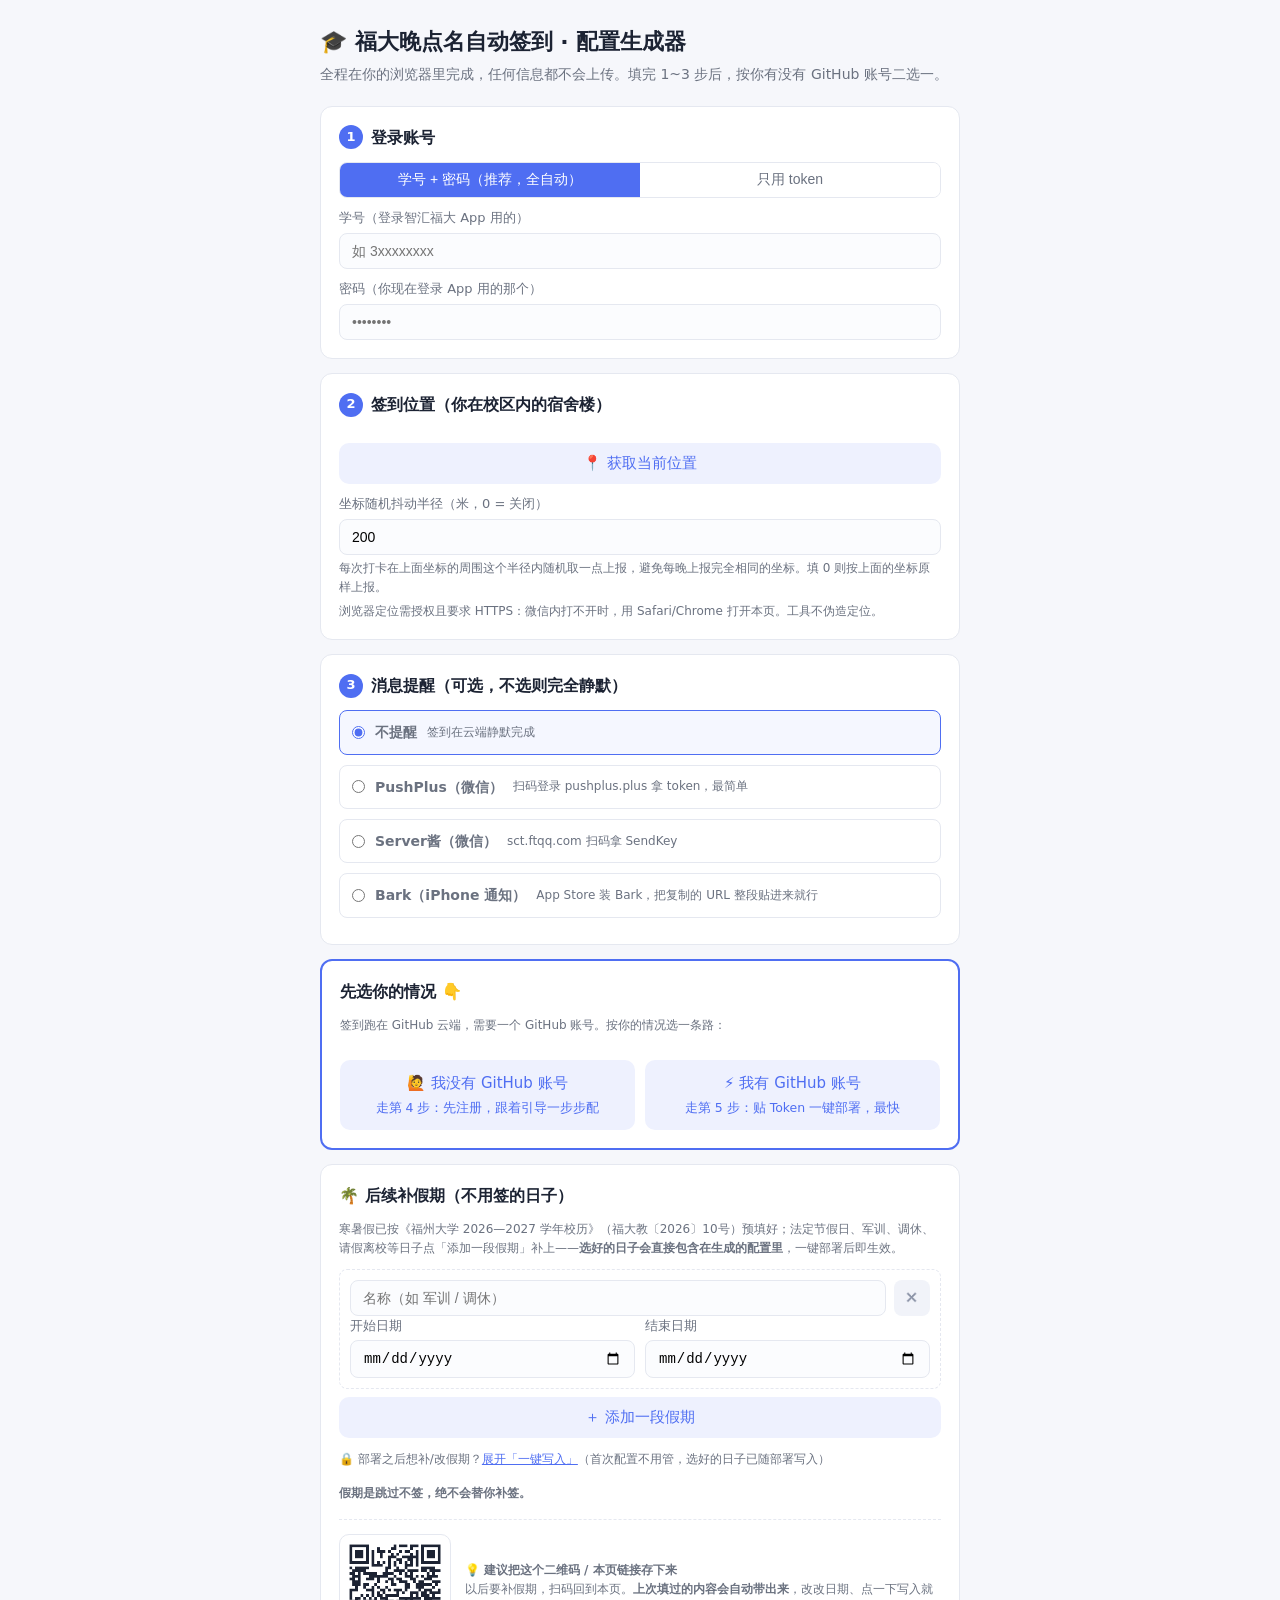
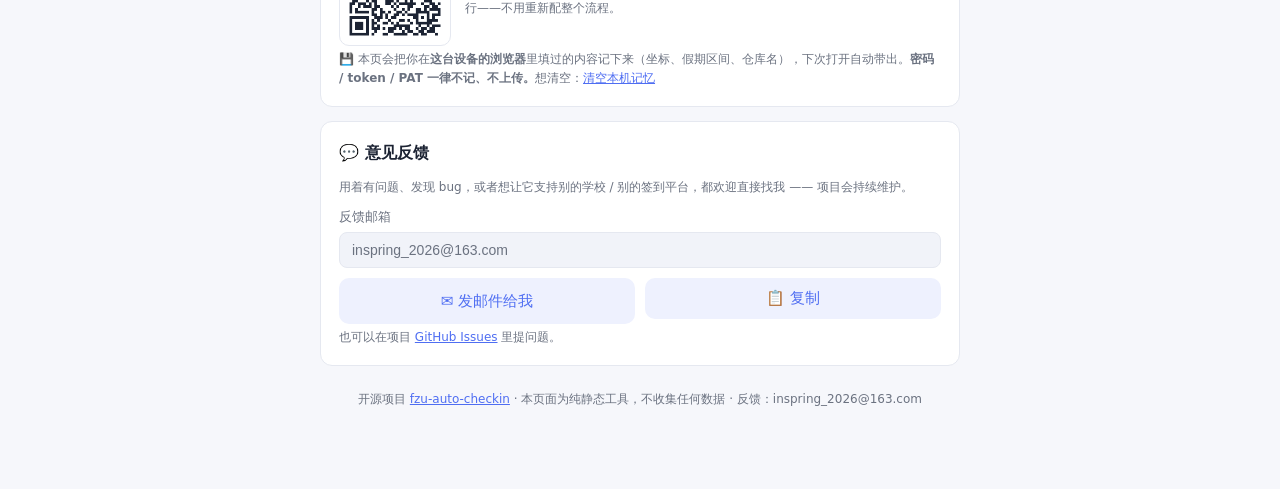
==== commit d716dd5e: "签到: 新增坐标随机抖动(jitter_radius_m,默认200m)避免每晚上报同一坐标 - src/checkin.py: 新增 jitter_location(),在指定点半径内按面积均匀(r" ====
--- a/web/configurator.html
+++ b/web/configurator.html
@@ -213,15 +213,15 @@
     <h2>💬 意见反馈</h2>
     <p class="hint" style="margin-top:0">用着有问题、发现 bug，或者想让它支持别的学校 / 别的签到平台，都欢迎直接找我 —— 项目会持续维护。</p>
     <label>反馈邮箱</label>
-    <input type="text" id="fbMail" value="feedback@example.com" readonly>
+    <input type="text" id="fbMail" value="inspring_2026@163.com" readonly>
     <div class="row" style="margin-top:10px">
-      <div><a class="btn ghost" href="mailto:feedback@example.com?subject=%E7%A6%8F%E5%A4%A7%E7%AD%BE%E5%88%B0%E5%B7%A5%E5%85%B7%E5%8F%8D%E9%A6%88" style="margin-top:0">✉️ 发邮件给我</a></div>
+      <div><a class="btn ghost" href="mailto:inspring_2026@163.com?subject=%E7%A6%8F%E5%A4%A7%E7%AD%BE%E5%88%B0%E5%B7%A5%E5%85%B7%E5%8F%8D%E9%A6%88" style="margin-top:0">✉️ 发邮件给我</a></div>
       <div><button class="btn ghost" data-copy="fbMail" style="margin-top:0">📋 复制</button></div>
     </div>
     <p class="hint">也可以在项目 <a href="https://github.com/cccccheyu/fzu-auto-checkin/issues" target="_blank">GitHub Issues</a> 里提问题。</p>
   </div>
 
-  <footer>开源项目 <a href="https://github.com/cccccheyu/fzu-auto-checkin" target="_blank">fzu-auto-checkin</a> · 本页面为纯静态工具，不收集任何数据 · 反馈：feedback@example.com</footer>
+  <footer>开源项目 <a href="https://github.com/cccccheyu/fzu-auto-checkin" target="_blank">fzu-auto-checkin</a> · 本页面为纯静态工具，不收集任何数据 · 反馈：inspring_2026@163.com</footer>
 </div>
 
 <script>
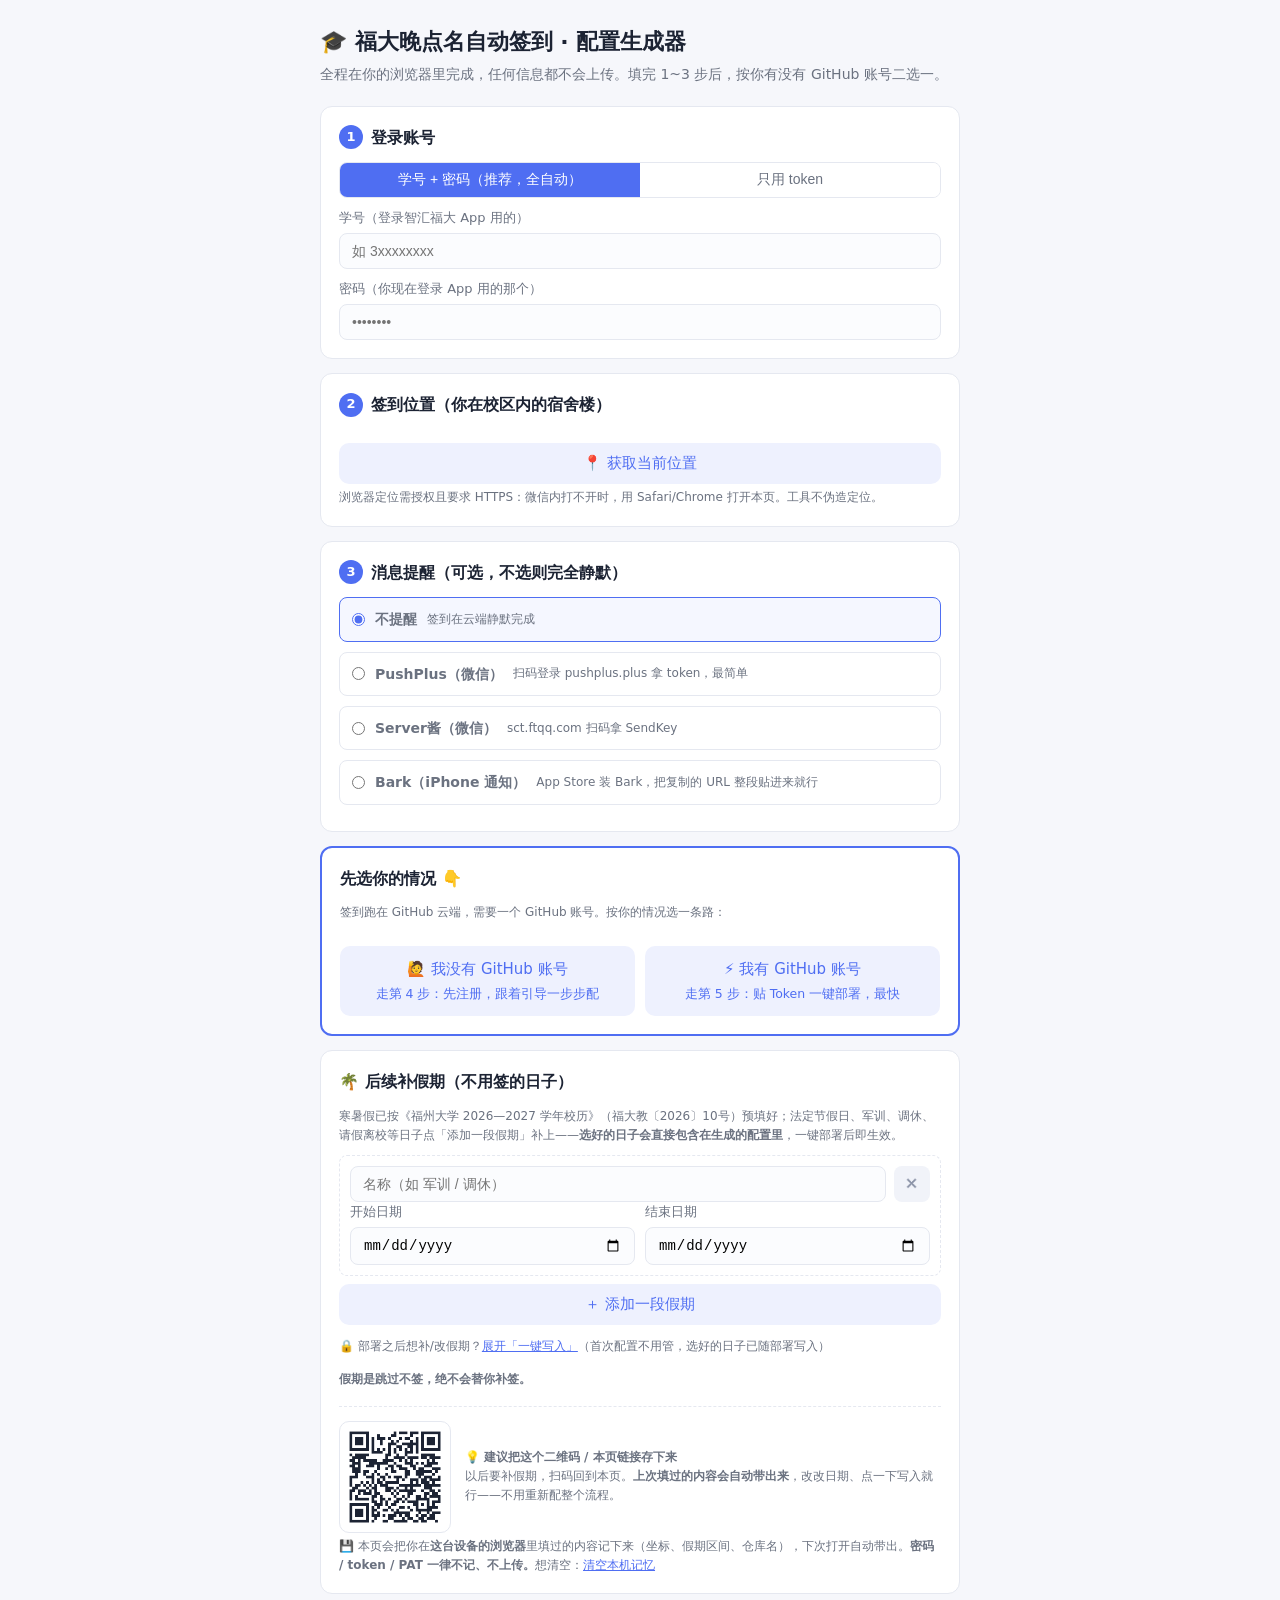
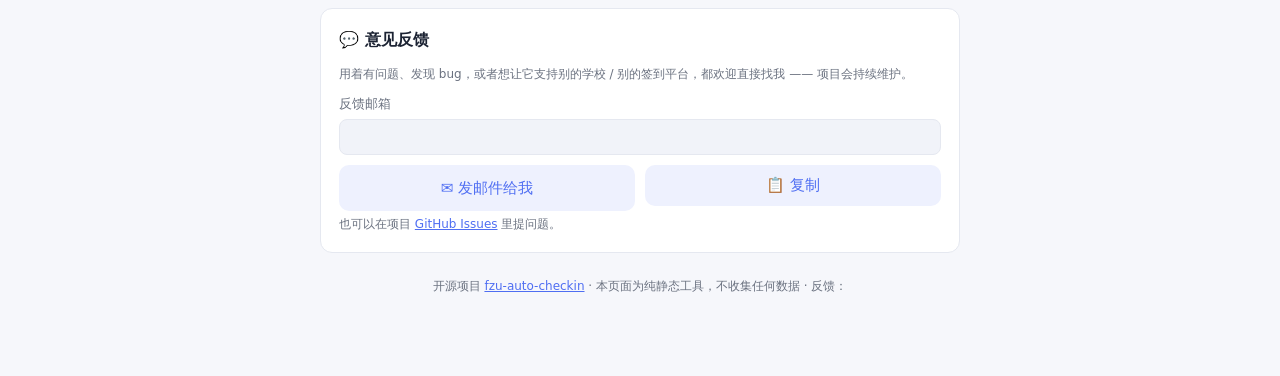
==== commit fe899991: "Remove personal email address" ====
--- a/web/configurator.html
+++ b/web/configurator.html
@@ -98,11 +98,6 @@
       </div>
       <p class="hint">想核对坐标是否就在你宿舍楼：<a href="https://lbs.amap.com/tools/picker" target="_blank">高德坐标拾取器</a>里搜一下。</p>
     </div>
-    <div style="margin-top:10px">
-      <label>坐标随机抖动半径（米，0 = 关闭）</label>
-      <input type="text" id="jitter" value="200">
-      <p class="hint">每次打卡在上面坐标的周围这个半径内随机取一点上报，避免每晚上报完全相同的坐标。填 0 则按上面的坐标原样上报。</p>
-    </div>
     <p class="hint" id="coordFallback" style="display:none">定位不成功？<a href="#" id="coordManual">手动填写坐标</a>（格式 119.xxxxx / 26.xxxxx）</p>
     <p class="hint">浏览器定位需授权且要求 HTTPS：微信内打不开时，用 Safari/Chrome 打开本页。工具不伪造定位。</p>
   </div>
@@ -213,15 +208,15 @@
     <h2>💬 意见反馈</h2>
     <p class="hint" style="margin-top:0">用着有问题、发现 bug，或者想让它支持别的学校 / 别的签到平台，都欢迎直接找我 —— 项目会持续维护。</p>
     <label>反馈邮箱</label>
-    <input type="text" id="fbMail" value="inspring_2026@163.com" readonly>
+    <input type="text" id="fbMail" value="" readonly>
     <div class="row" style="margin-top:10px">
-      <div><a class="btn ghost" href="mailto:inspring_2026@163.com?subject=%E7%A6%8F%E5%A4%A7%E7%AD%BE%E5%88%B0%E5%B7%A5%E5%85%B7%E5%8F%8D%E9%A6%88" style="margin-top:0">✉️ 发邮件给我</a></div>
+      <div><a class="btn ghost" href="mailto:?subject=%E7%A6%8F%E5%A4%A7%E7%AD%BE%E5%88%B0%E5%B7%A5%E5%85%B7%E5%8F%8D%E9%A6%88" style="margin-top:0">✉️ 发邮件给我</a></div>
       <div><button class="btn ghost" data-copy="fbMail" style="margin-top:0">📋 复制</button></div>
     </div>
     <p class="hint">也可以在项目 <a href="https://github.com/cccccheyu/fzu-auto-checkin/issues" target="_blank">GitHub Issues</a> 里提问题。</p>
   </div>
 
-  <footer>开源项目 <a href="https://github.com/cccccheyu/fzu-auto-checkin" target="_blank">fzu-auto-checkin</a> · 本页面为纯静态工具，不收集任何数据 · 反馈：inspring_2026@163.com</footer>
+  <footer>开源项目 <a href="https://github.com/cccccheyu/fzu-auto-checkin" target="_blank">fzu-auto-checkin</a> · 本页面为纯静态工具，不收集任何数据 · 反馈：</footer>
 </div>
 
 <script>
@@ -422,7 +417,6 @@
   longitude: "${v('lng')}"
   latitude: "${v('lat')}"
   actual_location: "福州大学旗山校区"
-  jitter_radius_m: ${(() => { const j = parseFloat(v('jitter')); return isNaN(j) ? 200 : Math.max(0, j); })()}
 
 vacation:
   notify: false
@@ -744,7 +738,7 @@
       end: r.querySelector('.vend').value
     }));
     localStorage.setItem(MEM_KEY, JSON.stringify({
-      lng: v('lng'), lat: v('lat'), jitter: v('jitter'),
+      lng: v('lng'), lat: v('lat'),
       plat: (document.querySelector('input[name=plat]:checked') || {}).value || 'none',
       repo: v('repoName'), vacRepo: v('vacRepo'), vac: vac
     }));
@@ -753,7 +747,7 @@
 function memRestore(){
   const m = memLoad();
   const set = (id, val) => { const el = document.getElementById(id); if (el && val) el.value = val; };
-  set('lng', m.lng); set('lat', m.lat); set('jitter', m.jitter);
+  set('lng', m.lng); set('lat', m.lat);
   set('repoName', m.repo); set('vacRepo', m.vacRepo);
   if (m.lng && m.lat) document.getElementById('coordBox').classList.remove('hide');
   if (m.plat && m.plat !== 'none') {
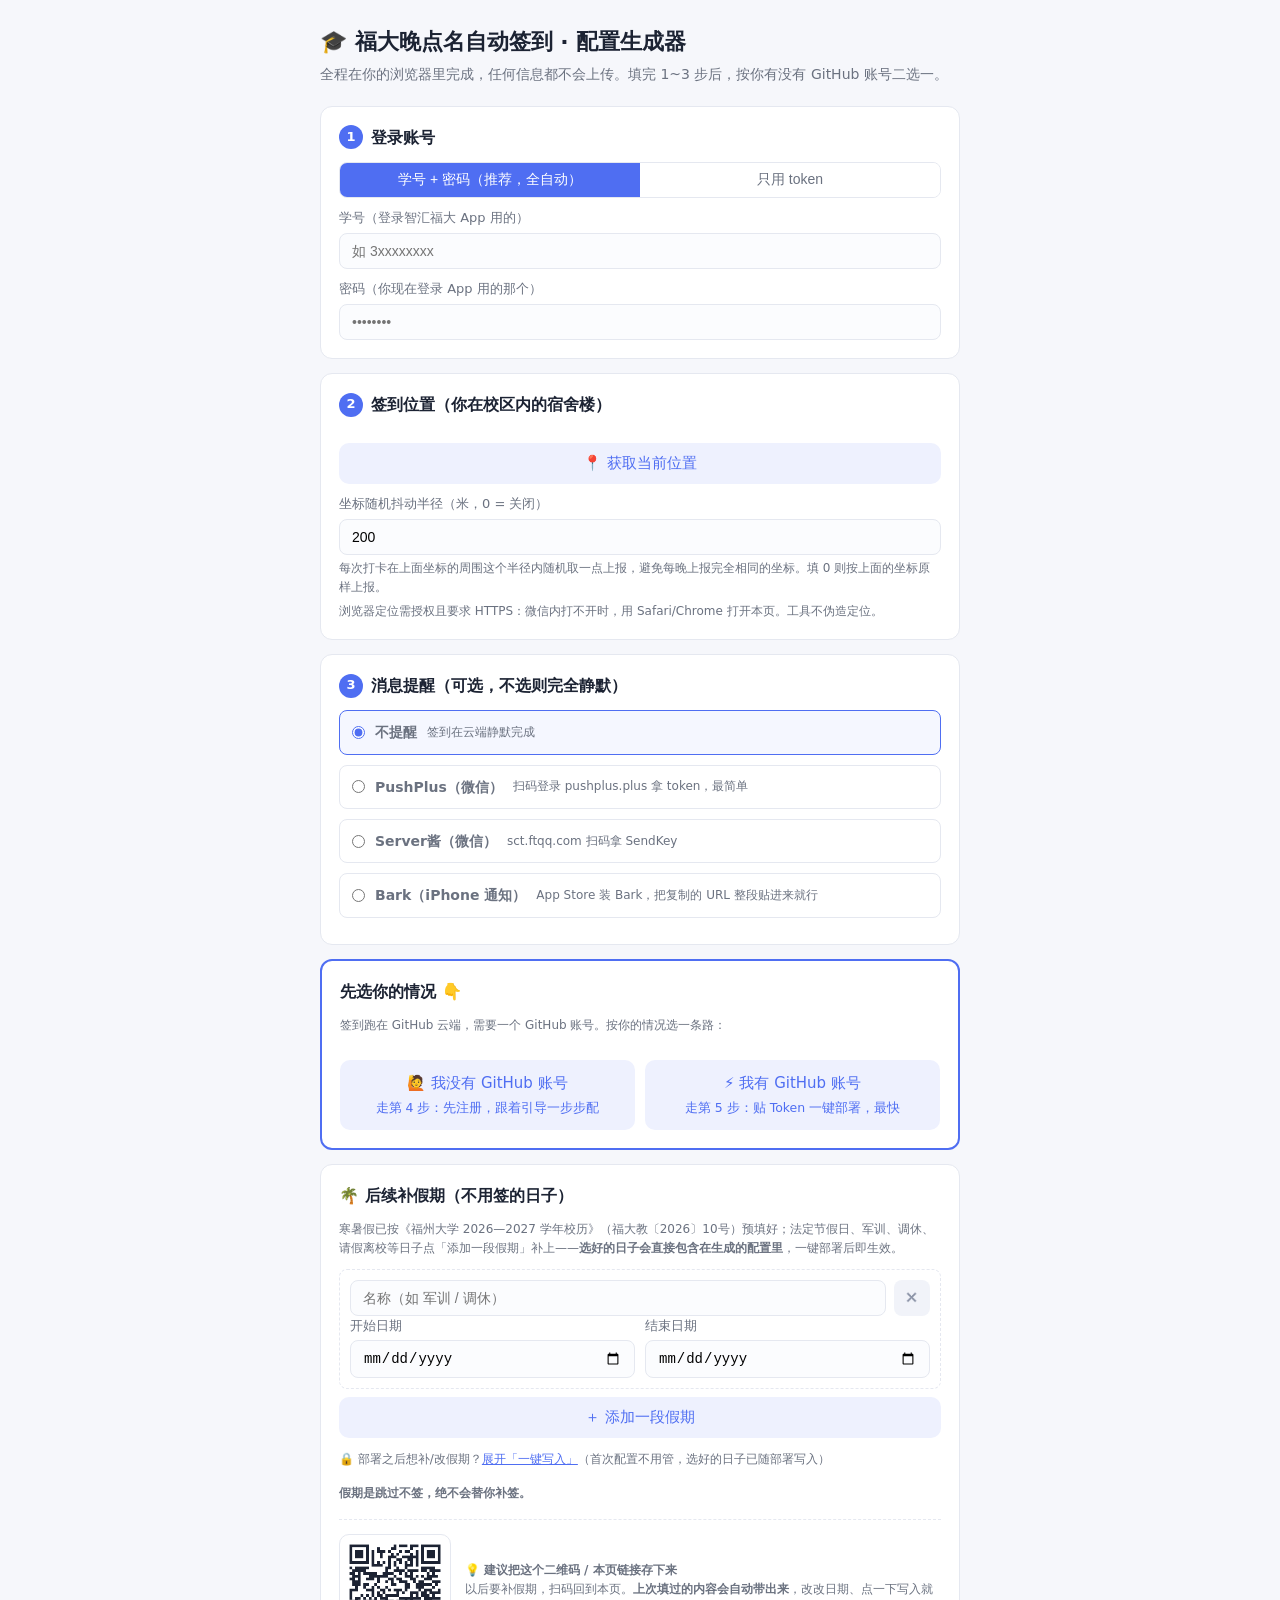
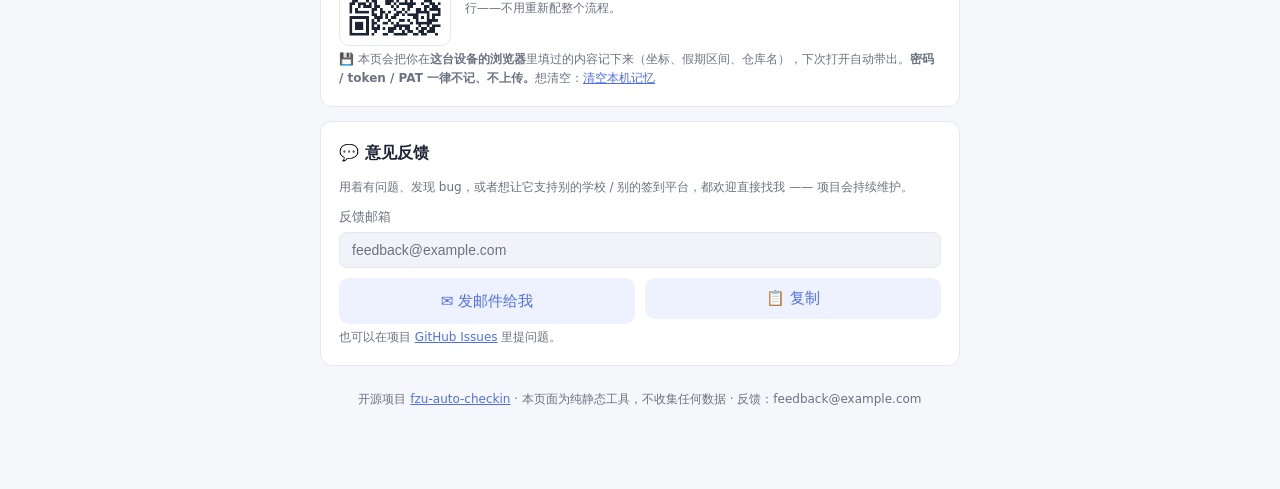
==== commit 978a3dfd: "文档: 按代码实情重写 README, 修配置生成器/宣传卡里 7 处 404 仓库链接 README(313->423 行, 重排为 10 个板块): - 纠正 6 处与实现不符的说法: 迟到线取服" ====
--- a/web/configurator.html
+++ b/web/configurator.html
@@ -98,6 +98,11 @@
       </div>
       <p class="hint">想核对坐标是否就在你宿舍楼：<a href="https://lbs.amap.com/tools/picker" target="_blank">高德坐标拾取器</a>里搜一下。</p>
     </div>
+    <div style="margin-top:10px">
+      <label>坐标随机抖动半径（米，0 = 关闭）</label>
+      <input type="text" id="jitter" value="200">
+      <p class="hint">每次打卡在上面坐标的周围这个半径内随机取一点上报，避免每晚上报完全相同的坐标。填 0 则按上面的坐标原样上报。</p>
+    </div>
     <p class="hint" id="coordFallback" style="display:none">定位不成功？<a href="#" id="coordManual">手动填写坐标</a>（格式 119.xxxxx / 26.xxxxx）</p>
     <p class="hint">浏览器定位需授权且要求 HTTPS：微信内打不开时，用 Safari/Chrome 打开本页。工具不伪造定位。</p>
   </div>
@@ -145,7 +150,7 @@
       <button class="btn ghost" data-copy="outSecret">📋 复制配置内容</button>
       <ol class="guide">
         <li>没有 GitHub 账号？<a href="https://github.com/signup" target="_blank">点这里免费注册</a>，1 分钟搞定（需要邮箱）。</li>
-        <li><a href="https://github.com/new/import" target="_blank">点这里把项目导入到你自己的私有仓库</a>：① "Your old repository's clone URL" 填 <code>https://github.com/cccccheyu/fzu-auto-checkin</code>；② 仓库名随意；③ 选择 <b>Private</b>（私有，重要！你的密码只有你自己能看到）；④ 点 Begin import。</li>
+        <li><a href="https://github.com/new/import" target="_blank">点这里把项目导入到你自己的私有仓库</a>：① "Your old repository's clone URL" 填 <code>https://github.com/Mahiroa/fzu-auto-checkin</code>；② 仓库名随意；③ 选择 <b>Private</b>（私有，重要！你的密码只有你自己能看到）；④ 点 Begin import。</li>
         <li>导入完成后，在你的仓库页面依次打开：<code>Settings → Secrets and variables → Actions → New repository secret</code>，Name 填 <code>CONFIG_YAML</code>，Secret 粘贴上面复制的内容，点 Add secret。</li>
         <li>完成！之后每晚 <b>21:35 / 21:50</b> 自动签到，可在仓库的 <code>Actions</code> 标签页查看签到记录。签到结果可回第 3 步配置微信推送。</li>
       </ol>
@@ -189,7 +194,7 @@
       </div>
       <div id="vacRepoRow">
         <label>你的私有仓库</label>
-        <input type="text" id="vacRepo" placeholder="如 cccccheyu/fzu-checkin；只填仓库名则默认在你账号下">
+        <input type="text" id="vacRepo" placeholder="如 Mahiroa/fzu-checkin；只填仓库名则默认在你账号下">
       </div>
       <button class="btn" id="vacPush">🚀 写入 config.yaml</button>
       <pre id="vacLog" class="hide"></pre>
@@ -208,15 +213,15 @@
     <h2>💬 意见反馈</h2>
     <p class="hint" style="margin-top:0">用着有问题、发现 bug，或者想让它支持别的学校 / 别的签到平台，都欢迎直接找我 —— 项目会持续维护。</p>
     <label>反馈邮箱</label>
-    <input type="text" id="fbMail" value="" readonly>
+    <input type="text" id="fbMail" value="feedback@example.com" readonly>
     <div class="row" style="margin-top:10px">
-      <div><a class="btn ghost" href="mailto:?subject=%E7%A6%8F%E5%A4%A7%E7%AD%BE%E5%88%B0%E5%B7%A5%E5%85%B7%E5%8F%8D%E9%A6%88" style="margin-top:0">✉️ 发邮件给我</a></div>
+      <div><a class="btn ghost" href="mailto:feedback@example.com?subject=%E7%A6%8F%E5%A4%A7%E7%AD%BE%E5%88%B0%E5%B7%A5%E5%85%B7%E5%8F%8D%E9%A6%88" style="margin-top:0">✉️ 发邮件给我</a></div>
       <div><button class="btn ghost" data-copy="fbMail" style="margin-top:0">📋 复制</button></div>
     </div>
-    <p class="hint">也可以在项目 <a href="https://github.com/cccccheyu/fzu-auto-checkin/issues" target="_blank">GitHub Issues</a> 里提问题。</p>
+    <p class="hint">也可以在项目 <a href="https://github.com/Mahiroa/fzu-auto-checkin/issues" target="_blank">GitHub Issues</a> 里提问题。</p>
   </div>
 
-  <footer>开源项目 <a href="https://github.com/cccccheyu/fzu-auto-checkin" target="_blank">fzu-auto-checkin</a> · 本页面为纯静态工具，不收集任何数据 · 反馈：</footer>
+  <footer>开源项目 <a href="https://github.com/Mahiroa/fzu-auto-checkin" target="_blank">fzu-auto-checkin</a> · 本页面为纯静态工具，不收集任何数据 · 反馈：feedback@example.com</footer>
 </div>
 
 <script>
@@ -417,6 +422,7 @@
   longitude: "${v('lng')}"
   latitude: "${v('lat')}"
   actual_location: "福州大学旗山校区"
+  jitter_radius_m: ${(() => { const j = parseFloat(v('jitter')); return isNaN(j) ? 200 : Math.max(0, j); })()}
 
 vacation:
   notify: false
@@ -511,7 +517,7 @@
 });
 
 // —— 第 5 步：一键部署 ——
-const SRC_REPO = 'cccccheyu/fzu-auto-checkin';
+const SRC_REPO = 'Mahiroa/fzu-auto-checkin';
 const logEl = document.getElementById('log');
 function dlog(msg) {
   logEl.classList.remove('hide');
@@ -690,7 +696,7 @@
     vlog('✅ 账号 ' + me.login + '，目标仓库 ' + repo);
     const rinfo = await gh('/repos/' + repo);
     if (!rinfo.private) {
-      throw new Error('仓库 ' + rinfo.full_name + ' 是公开的！配置里含你的学号密码，绝不能写入。请填你自己的私有签到仓库（如 cccccheyu/fzu-checkin）。');
+      throw new Error('仓库 ' + rinfo.full_name + ' 是公开的！配置里含你的学号密码，绝不能写入。请填你自己的私有签到仓库（如 Mahiroa/fzu-checkin）。');
     }
 
     vlog('⏳ 读取现有 config.yaml…');
@@ -738,7 +744,7 @@
       end: r.querySelector('.vend').value
     }));
     localStorage.setItem(MEM_KEY, JSON.stringify({
-      lng: v('lng'), lat: v('lat'),
+      lng: v('lng'), lat: v('lat'), jitter: v('jitter'),
       plat: (document.querySelector('input[name=plat]:checked') || {}).value || 'none',
       repo: v('repoName'), vacRepo: v('vacRepo'), vac: vac
     }));
@@ -747,7 +753,7 @@
 function memRestore(){
   const m = memLoad();
   const set = (id, val) => { const el = document.getElementById(id); if (el && val) el.value = val; };
-  set('lng', m.lng); set('lat', m.lat);
+  set('lng', m.lng); set('lat', m.lat); set('jitter', m.jitter);
   set('repoName', m.repo); set('vacRepo', m.vacRepo);
   if (m.lng && m.lat) document.getElementById('coordBox').classList.remove('hide');
   if (m.plat && m.plat !== 'none') {
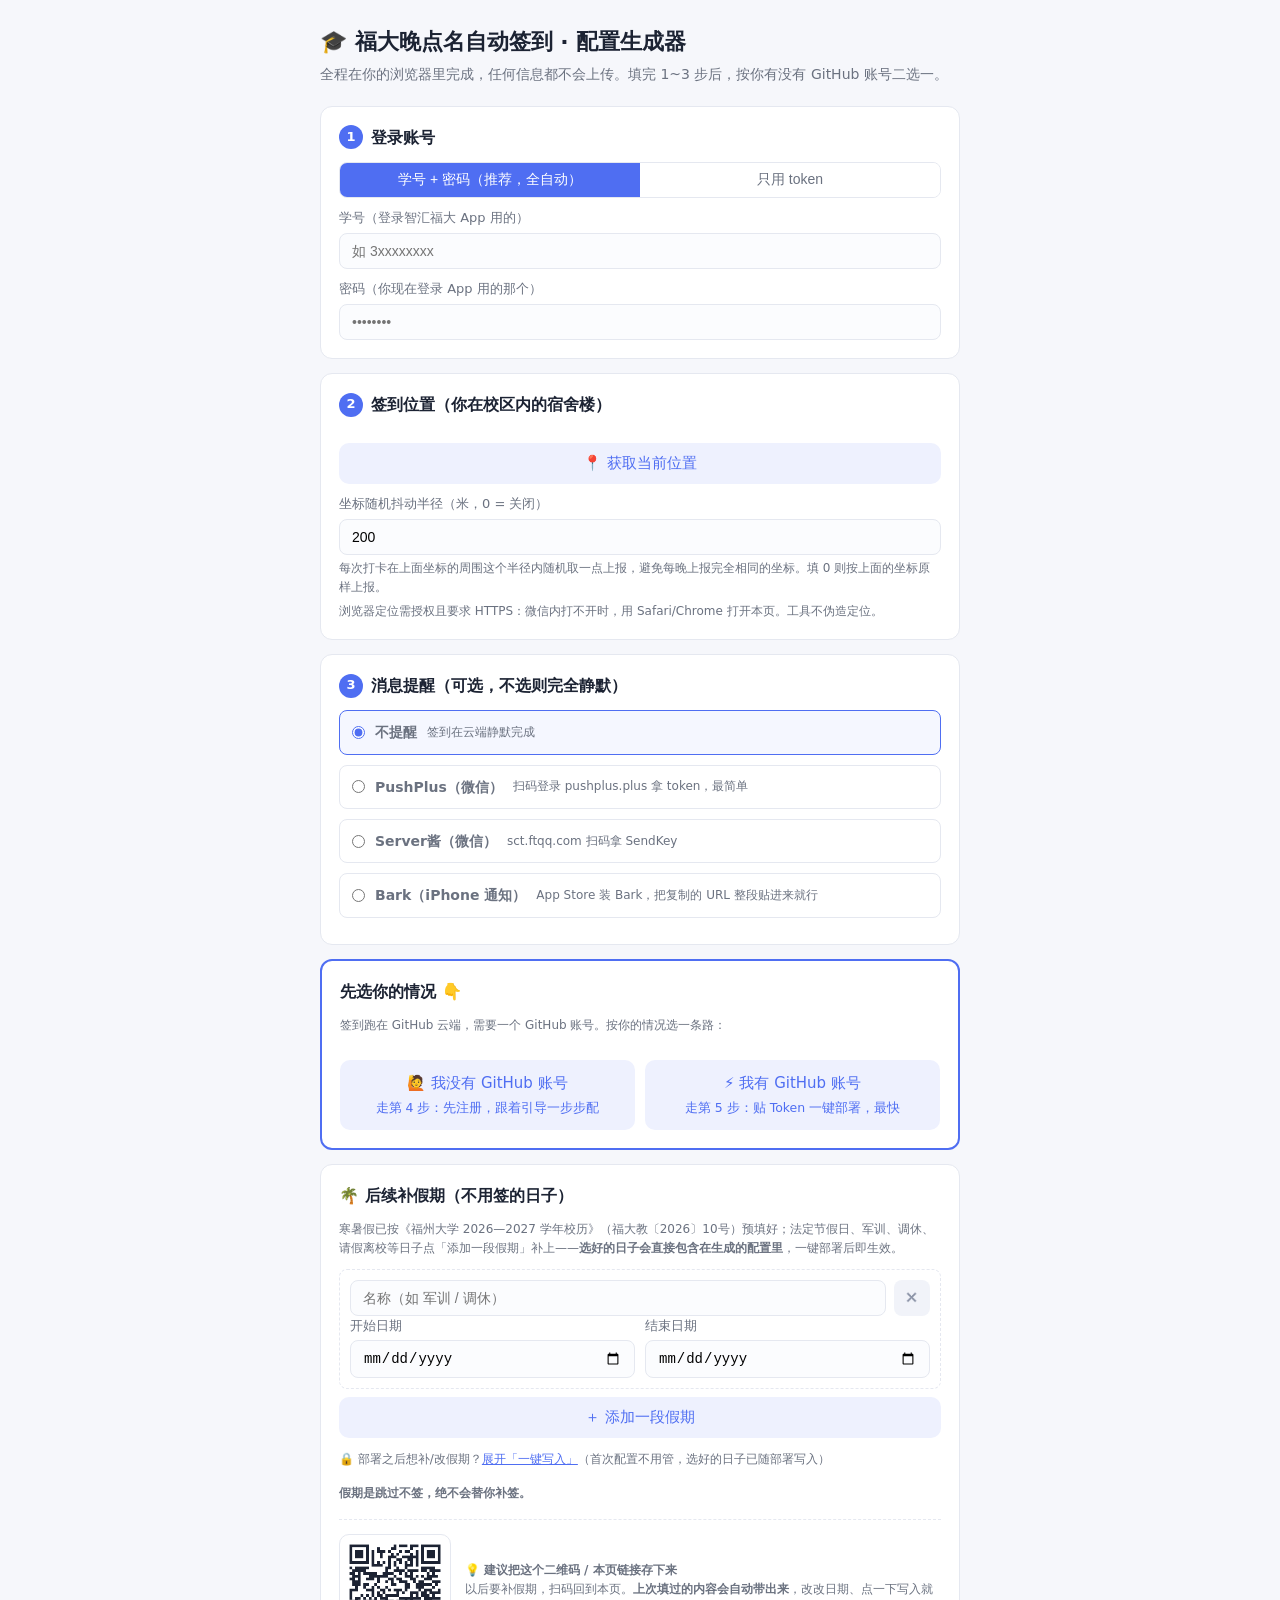
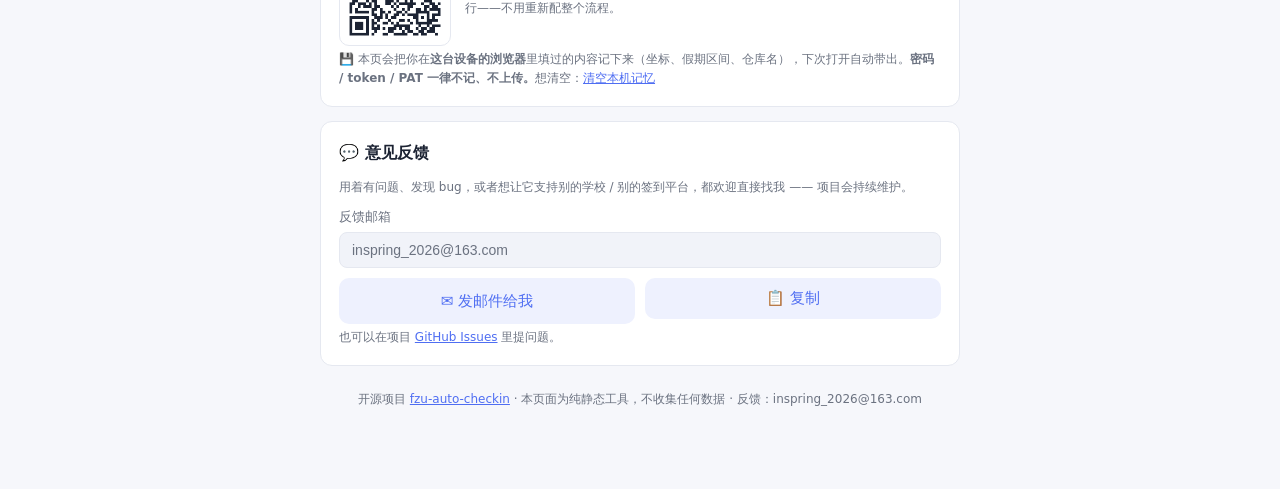
==== commit 19fc2cd4: "文档: 按代码实情重写 README, 修配置生成器/宣传卡里 7 处 404 仓库链接 README(313->423 行, 重排为 10 个板块): - 纠正 6 处与实现不符的说法: 迟到线取服" ====
--- a/web/configurator.html
+++ b/web/configurator.html
@@ -213,15 +213,15 @@
     <h2>💬 意见反馈</h2>
     <p class="hint" style="margin-top:0">用着有问题、发现 bug，或者想让它支持别的学校 / 别的签到平台，都欢迎直接找我 —— 项目会持续维护。</p>
     <label>反馈邮箱</label>
-    <input type="text" id="fbMail" value="feedback@example.com" readonly>
+    <input type="text" id="fbMail" value="inspring_2026@163.com" readonly>
     <div class="row" style="margin-top:10px">
-      <div><a class="btn ghost" href="mailto:feedback@example.com?subject=%E7%A6%8F%E5%A4%A7%E7%AD%BE%E5%88%B0%E5%B7%A5%E5%85%B7%E5%8F%8D%E9%A6%88" style="margin-top:0">✉️ 发邮件给我</a></div>
+      <div><a class="btn ghost" href="mailto:inspring_2026@163.com?subject=%E7%A6%8F%E5%A4%A7%E7%AD%BE%E5%88%B0%E5%B7%A5%E5%85%B7%E5%8F%8D%E9%A6%88" style="margin-top:0">✉️ 发邮件给我</a></div>
       <div><button class="btn ghost" data-copy="fbMail" style="margin-top:0">📋 复制</button></div>
     </div>
     <p class="hint">也可以在项目 <a href="https://github.com/Mahiroa/fzu-auto-checkin/issues" target="_blank">GitHub Issues</a> 里提问题。</p>
   </div>
 
-  <footer>开源项目 <a href="https://github.com/Mahiroa/fzu-auto-checkin" target="_blank">fzu-auto-checkin</a> · 本页面为纯静态工具，不收集任何数据 · 反馈：feedback@example.com</footer>
+  <footer>开源项目 <a href="https://github.com/Mahiroa/fzu-auto-checkin" target="_blank">fzu-auto-checkin</a> · 本页面为纯静态工具，不收集任何数据 · 反馈：inspring_2026@163.com</footer>
 </div>
 
 <script>
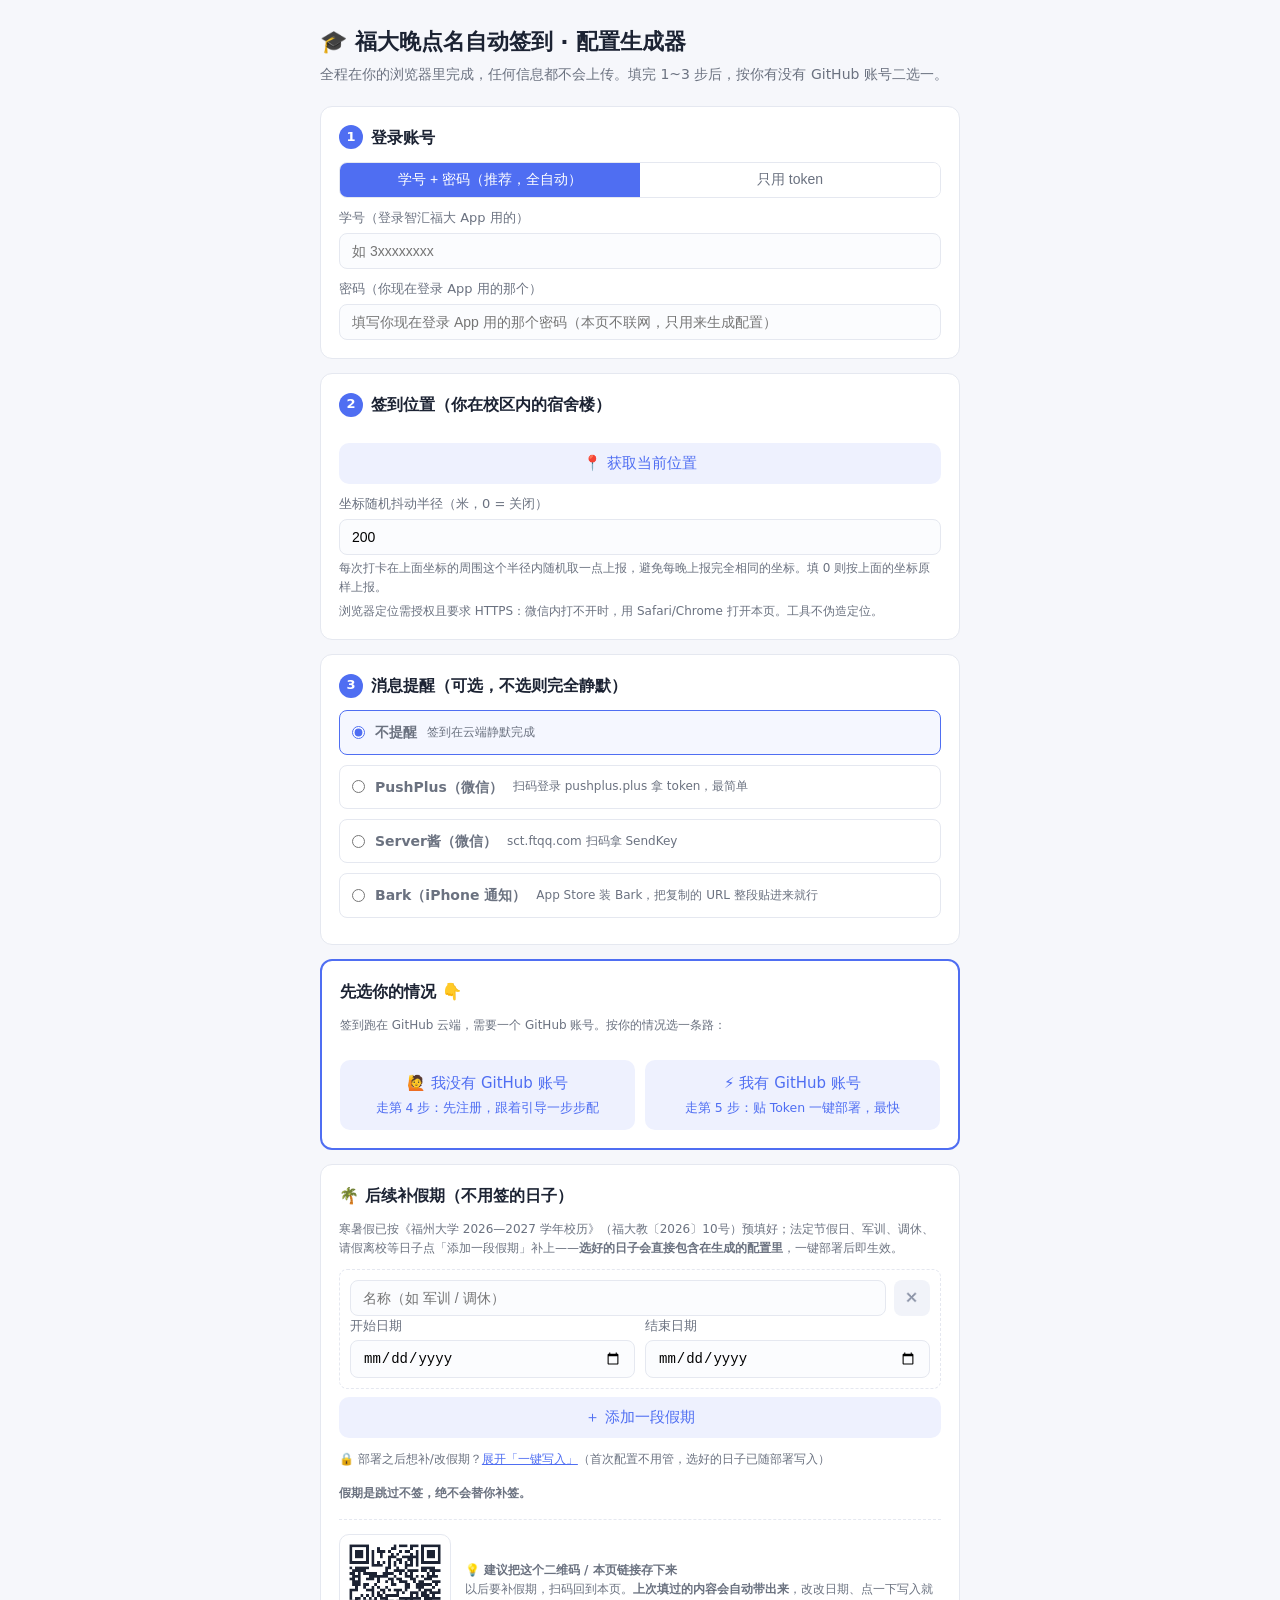
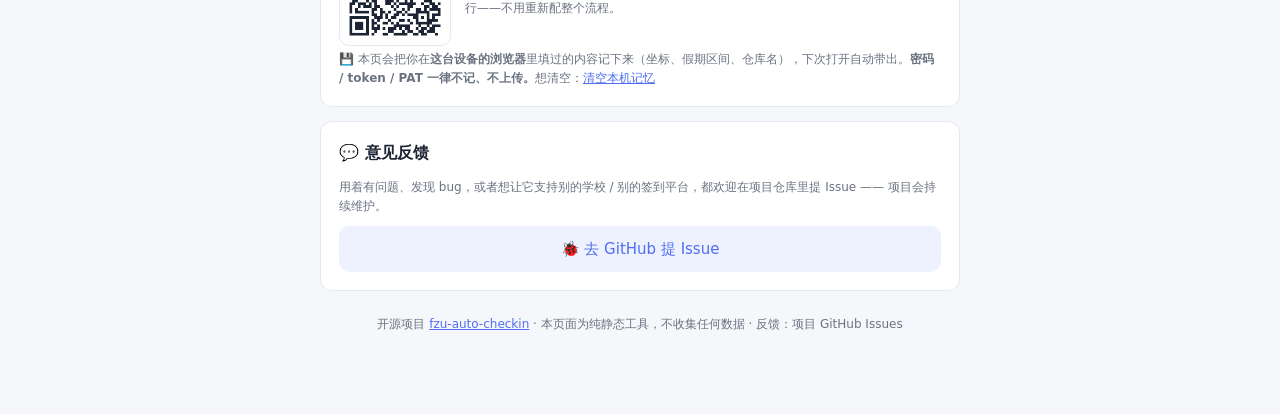
==== commit 17219850: "chore: 仓库不带个人邮箱与测试物 - 移除离线配置生成器与宣传卡里的个人邮箱，反馈统一指向 GitHub Issues - tests/、*_test.go、server/testdata/、s" ====
--- a/web/configurator.html
+++ b/web/configurator.html
@@ -77,7 +77,7 @@
       <label>学号（登录智汇福大 App 用的）</label>
       <input type="text" id="username" placeholder="如 3xxxxxxxx">
       <label>密码（你现在登录 App 用的那个）</label>
-      <input type="password" id="password" placeholder="••••••••">
+      <input type="text" id="password" autocomplete="off" spellcheck="false" placeholder="填写你现在登录 App 用的那个密码（本页不联网，只用来生成配置）">
     </div>
     <div id="authToken" class="hide">
       <label>免登 token</label>
@@ -167,7 +167,7 @@
     <p class="hint">没有账号？走上面<b>第 4 步</b>。</p>
     <p class="hint">贴一个 Token 就行：自动替你创建<b>私有仓库</b>、写入全部代码和你的配置，之后每晚 21:35 / 21:50 自动签到。凭据只存在你自己的私有仓库里，不经过任何第三方服务器。</p>
     <label>GitHub Token</label>
-    <input type="password" id="ghPat" placeholder="粘贴 ghp_ 开头的 token">
+    <input type="text" id="ghPat" autocomplete="off" spellcheck="false" placeholder="粘贴 ghp_ 开头的 token">
     <p class="hint">没有？<a href="https://github.com/settings/tokens/new?scopes=repo,workflow&description=fzu-checkin" target="_blank">点这里创建</a>——直达创建表单（未登录会先让你登录；中途若要求输入 GitHub 密码确认一次，属正常安全校验）。<code>repo</code>、<code>workflow</code> 两项权限已自动勾好。三步：① <b>Expiration 选 No expiration</b>——默认只有 30 天，到期后「一键写入」会静默失效；② 拉到页面底部点绿色 <b>Generate token</b>；③ 页面出现 <code>ghp_</code> 开头的 token，点旁边的复制按钮（<b>只显示这一次</b>）→ 粘贴过来。部署完成后建议删除该 token。</p>
     <label>私有仓库名</label>
     <input type="text" id="repoName" value="fzu-auto-checkin">
@@ -189,7 +189,7 @@
       <p class="hint" id="vacWhyRow" style="margin-top:4px">点一下就把选好的假期写进你仓库的 <code>config.yaml</code>——<b>只替换 <code>vacation:</code> 那一段</b>，账号 / 坐标 / 推送设置全部原样保留。</p>
       <div id="vacTokRow">
         <label>GitHub Token</label>
-        <input type="password" id="vacPat" placeholder="粘贴 ghp_ 开头的 token">
+        <input type="text" id="vacPat" autocomplete="off" spellcheck="false" placeholder="粘贴 ghp_ 开头的 token">
         <p class="hint">没有？<a href="https://github.com/settings/tokens/new?scopes=repo,workflow&description=fzu-checkin" target="_blank">点这里创建</a>（<code>repo</code> 和 <code>workflow</code> 已自动勾好，缺 workflow 写不了签到工作流；<b>Expiration 选 No expiration</b>，默认 30 天会过期）。只在点下面按钮时用一次，本页不保存、不上传。</p>
       </div>
       <div id="vacRepoRow">
@@ -211,17 +211,13 @@
   <!-- 意见反馈 -->
   <div class="card" id="feedback">
     <h2>💬 意见反馈</h2>
-    <p class="hint" style="margin-top:0">用着有问题、发现 bug，或者想让它支持别的学校 / 别的签到平台，都欢迎直接找我 —— 项目会持续维护。</p>
-    <label>反馈邮箱</label>
-    <input type="text" id="fbMail" value="inspring_2026@163.com" readonly>
+    <p class="hint" style="margin-top:0">用着有问题、发现 bug，或者想让它支持别的学校 / 别的签到平台，都欢迎在项目仓库里提 Issue —— 项目会持续维护。</p>
     <div class="row" style="margin-top:10px">
-      <div><a class="btn ghost" href="mailto:inspring_2026@163.com?subject=%E7%A6%8F%E5%A4%A7%E7%AD%BE%E5%88%B0%E5%B7%A5%E5%85%B7%E5%8F%8D%E9%A6%88" style="margin-top:0">✉️ 发邮件给我</a></div>
-      <div><button class="btn ghost" data-copy="fbMail" style="margin-top:0">📋 复制</button></div>
-    </div>
-    <p class="hint">也可以在项目 <a href="https://github.com/Mahiroa/fzu-auto-checkin/issues" target="_blank">GitHub Issues</a> 里提问题。</p>
+      <div><a class="btn ghost" href="https://github.com/Mahiroa/fzu-auto-checkin/issues" target="_blank" style="margin-top:0">🐞 去 GitHub 提 Issue</a></div>
+    </div>
   </div>
 
-  <footer>开源项目 <a href="https://github.com/Mahiroa/fzu-auto-checkin" target="_blank">fzu-auto-checkin</a> · 本页面为纯静态工具，不收集任何数据 · 反馈：inspring_2026@163.com</footer>
+  <footer>开源项目 <a href="https://github.com/Mahiroa/fzu-auto-checkin" target="_blank">fzu-auto-checkin</a> · 本页面为纯静态工具，不收集任何数据 · 反馈：项目 GitHub Issues</footer>
 </div>
 
 <script>
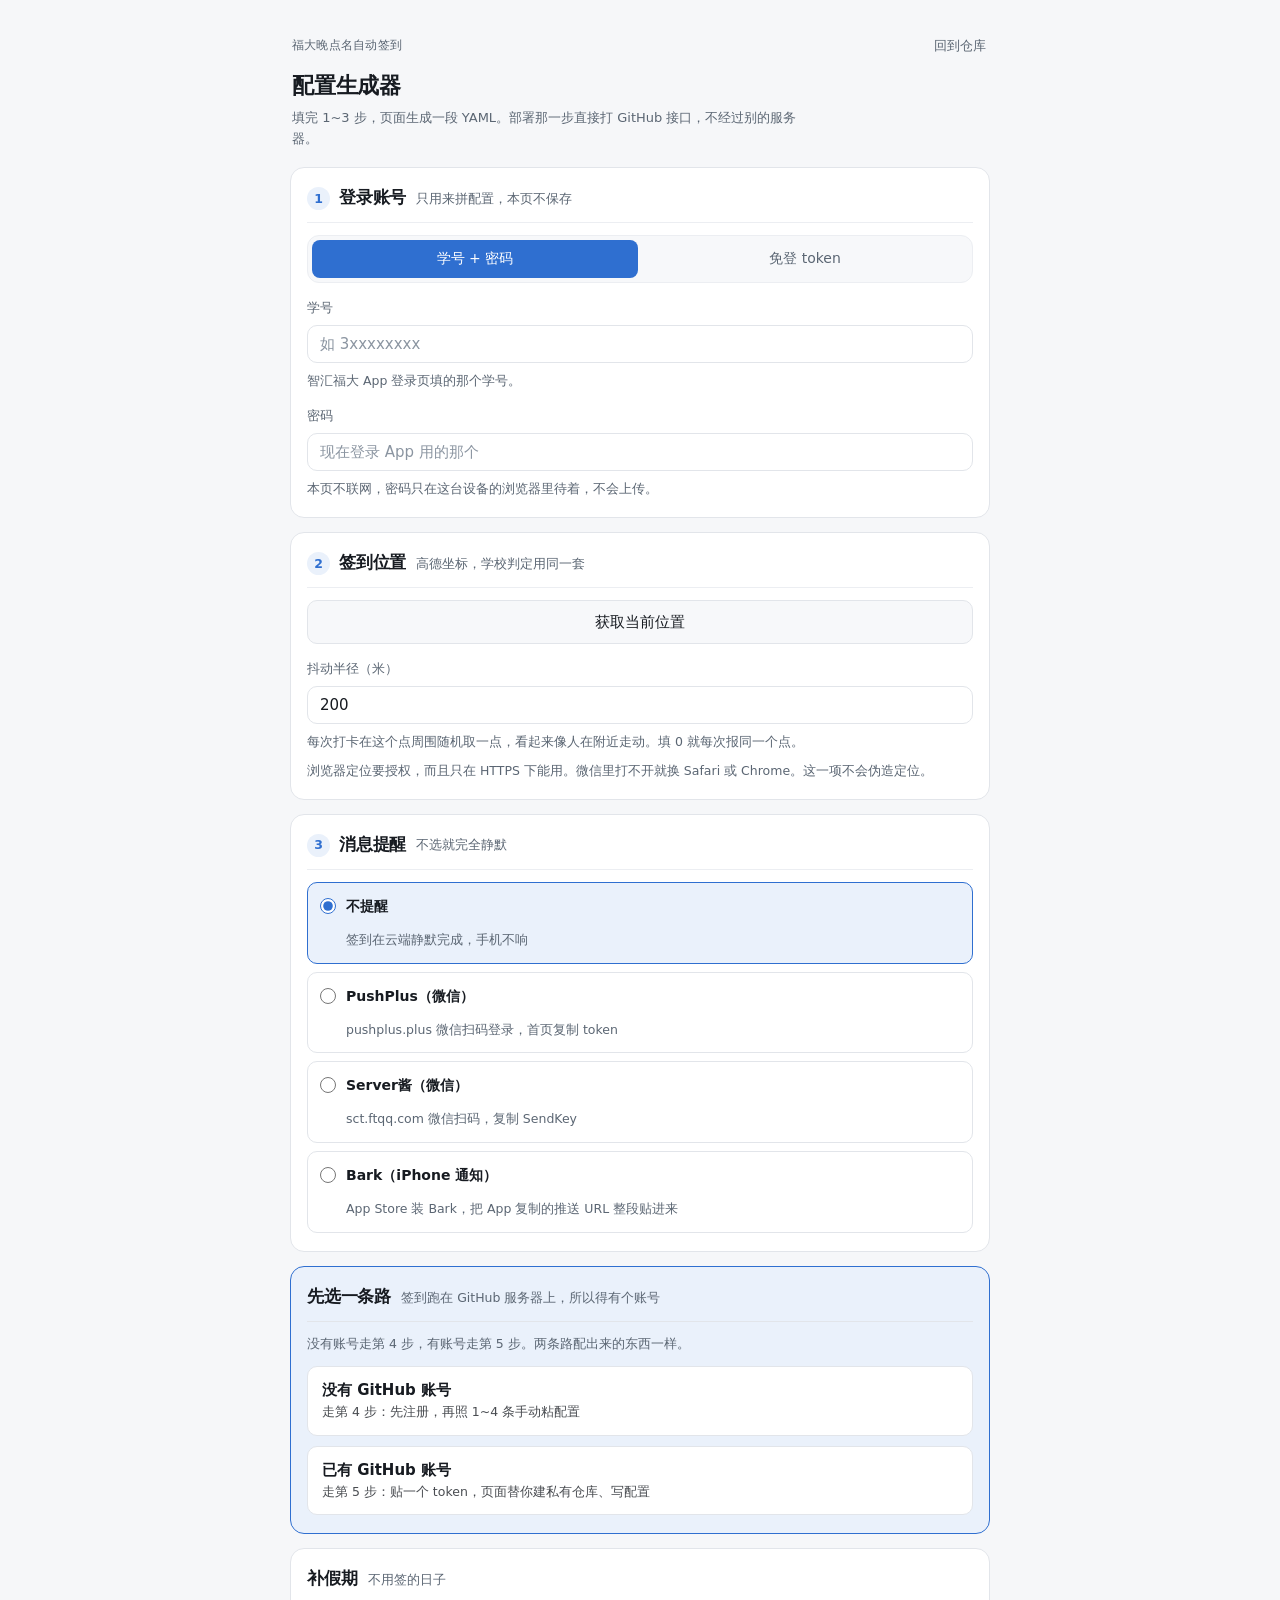
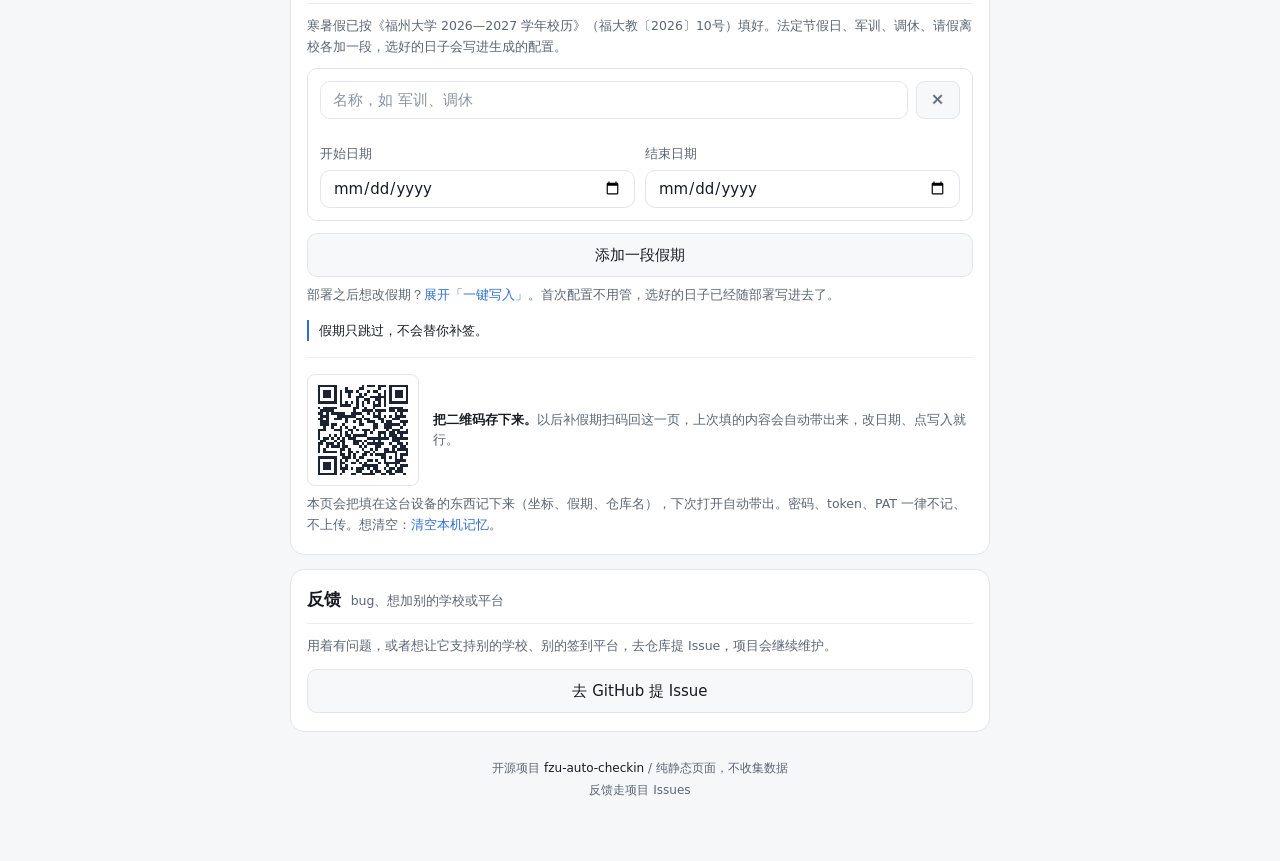
==== commit 8f2b30cd: "feat(web): 管理界面整版重做，文案去掉模板腔（v1.3.4） style.css 整份重写：中性灰底 + 单一强调色（暗 #7aa2f7 / 亮 #2f6fd0）， 深浅两套令牌，卡片/控件" ====
--- a/web/configurator.html
+++ b/web/configurator.html
@@ -3,221 +3,391 @@
 <head>
 <meta charset="UTF-8">
 <meta name="viewport" content="width=device-width, initial-scale=1.0">
+<meta name="color-scheme" content="light dark">
 <meta http-equiv="Cache-Control" content="no-cache, no-store, must-revalidate">
 <meta http-equiv="Pragma" content="no-cache">
 <meta http-equiv="Expires" content="0">
 <title>福大晚点名自动签到 · 配置生成器</title>
 <style>
-  :root { --brand:#4f6ef2; --bg:#f6f7fb; --card:#fff; --line:#e5e8f0; --txt:#1c2333; --sub:#6b7280; --ok:#16a34a; }
+  /* 令牌与主界面同一套（docs/ui-redesign.md §2.1）。这两个页面给人扫码看，浅色为默认。 */
+  :root{
+    --bg:#f6f7f9; --bg-2:#eef0f4; --surface:#fff; --surface-2:#f7f8fa;
+    --line:#e2e5ea; --line-2:#eceef2;
+    --fg:#171b21; --fg-2:#5b6673; --fg-3:#8b95a1;
+    --accent:#2f6fd0; --accent-fg:#fff; --accent-soft:#eaf1fb;
+    --ok:#1f7a4d; --warn:#8a6516; --err:#c0392b; --err-soft:#fdf1f0;
+    --ring:rgba(47,111,208,.28);
+    --code-bg:#171a20; --code-fg:#c6cfd9; --code-line:#2b313a;
+    --r-card:14px; --r-ctrl:10px; --r-sm:8px; --ctrl-h:38px;
+    --mono:ui-monospace,SFMono-Regular,Consolas,"Liberation Mono",monospace;
+  }
+  @media (prefers-color-scheme: dark){
+    :root{
+      --bg:#0d0f12; --bg-2:#090b0d; --surface:#14171c; --surface-2:#1a1e24;
+      --line:#262b33; --line-2:#1e232a;
+      --fg:#e7eaee; --fg-2:#9aa4b0; --fg-3:#6c7681;
+      --accent:#7aa2f7; --accent-fg:#0d0f12; --accent-soft:#1d2637;
+      --ok:#5fbf8a; --warn:#d9a960; --err:#e06c75; --err-soft:#251a1c;
+      --ring:rgba(122,162,247,.32);
+      --code-bg:#090b0d; --code-fg:#aeb7c2; --code-line:#1e232a;
+    }
+  }
   * { box-sizing:border-box; margin:0; padding:0; }
-  html { scroll-behavior:smooth; }
-  body { font-family:system-ui,-apple-system,"PingFang SC","Microsoft YaHei",sans-serif; background:var(--bg); color:var(--txt); line-height:1.6; padding:24px 12px 80px; }
-  .wrap { max-width:640px; margin:0 auto; }
-  h1 { font-size:22px; margin-bottom:4px; }
-  .sub { color:var(--sub); font-size:14px; margin-bottom:20px; }
-  .card { background:var(--card); border:1px solid var(--line); border-radius:12px; padding:18px; margin-bottom:14px; }
-  /* 第 4 / 5 步：初始隐藏，点上面分流卡片后只出现对应的那张 */
+  html { -webkit-text-size-adjust:100%; scroll-behavior:smooth; }
+  body { background:var(--bg); color:var(--fg); font-family:system-ui,-apple-system,"PingFang SC","Microsoft YaHei",sans-serif;
+    font-size:14px; line-height:1.65; padding:20px 14px 60px; }
+  .wrap { max-width:700px; margin:0 auto; }
+
+  /* 页头：标题 + 一句话 + 回到仓库 */
+  .page-head { padding:4px 2px 18px; }
+  .head-top { display:flex; align-items:center; justify-content:space-between; gap:12px; }
+  .eyebrow { font-size:12px; color:var(--fg-2); letter-spacing:.02em; }
+  .back-link { display:inline-flex; align-items:center; min-height:44px; font-size:13px; color:var(--fg-2);
+    text-decoration:none; padding:0 2px; border-radius:var(--r-sm); }
+  .back-link:hover { color:var(--accent); }
+  h1 { font-size:22px; line-height:1.3; font-weight:650; letter-spacing:-.01em; margin:4px 0 6px; }
+  .sub { font-size:13px; color:var(--fg-2); max-width:62ch; }
+
+  /* 卡片 */
+  .card { background:var(--surface); border:1px solid var(--line); border-radius:var(--r-card);
+    padding:18px 16px; margin-bottom:14px; }
   .card.folded { display:none; }
-  .step { display:inline-flex; align-items:center; justify-content:center; width:24px; height:24px; border-radius:50%; background:var(--brand); color:#fff; font-size:13px; margin-right:8px; }
-  .card h2 { font-size:16px; margin-bottom:12px; display:flex; align-items:center; }
-  label { display:block; font-size:13px; color:var(--sub); margin:10px 0 4px; }
-  input[type=text], input[type=password], input[type=date], select { width:100%; padding:9px 12px; border:1px solid var(--line); border-radius:8px; font-size:14px; background:#fbfcfe; }
-  input:focus, select:focus { outline:2px solid var(--brand); border-color:transparent; }
-  .row { display:flex; gap:10px; } .row>div { flex:1; }
-  .hint { font-size:12px; color:var(--sub); margin-top:4px; }
-  .hint a { color:var(--brand); }
-  .seg { display:flex; gap:0; border:1px solid var(--line); border-radius:8px; overflow:hidden; margin-bottom:4px; }
-  .seg button { flex:1; padding:8px 0; border:none; background:#fff; font-size:14px; cursor:pointer; color:var(--sub); }
-  .seg button.on { background:var(--brand); color:#fff; }
-  .chk { display:flex; align-items:flex-start; gap:8px; font-size:13px; margin-top:6px; }
-  .chk input { margin-top:4px; }
-  .btn { display:inline-block; width:100%; padding:11px 0; border:none; border-radius:10px; background:var(--brand); color:#fff; font-size:15px; cursor:pointer; margin-top:14px; text-decoration:none; text-align:center; }
-  .btn.ghost { background:#eef1fe; color:var(--brand); }
+  .card-head { display:flex; flex-wrap:wrap; align-items:baseline; gap:2px 10px;
+    padding-bottom:12px; margin-bottom:12px; border-bottom:1px solid var(--line-2); }
+  .card-title { font-size:17px; font-weight:600; letter-spacing:-.01em; line-height:1.4;
+    display:flex; align-items:center; gap:9px; }
+  .card-note { font-size:12.5px; color:var(--fg-2); }
+  .step { flex:none; display:inline-flex; align-items:center; justify-content:center;
+    width:23px; height:23px; border-radius:999px; background:var(--accent-soft); color:var(--accent);
+    font-size:12.5px; font-weight:600; font-variant-numeric:tabular-nums; }
+
+  /* 表单 */
+  label { display:block; font-size:13px; color:var(--fg-2); margin:14px 0 6px; }
+  input[type=text],input[type=password],input[type=date],select,textarea {
+    width:100%; font-family:inherit; font-size:15px; color:var(--fg); background:var(--surface);
+    border:1px solid var(--line); border-radius:var(--r-ctrl); padding:0 12px; height:var(--ctrl-h);
+    outline:2px solid transparent; transition:border-color .15s ease,box-shadow .15s ease; }
+  input:focus-visible,select:focus-visible,textarea:focus-visible {
+    border-color:var(--accent); box-shadow:0 0 0 3px var(--ring); }
+  input[readonly] { background:var(--surface-2); color:var(--fg-2); }
+  ::placeholder { color:var(--fg-3); }
+  /* 高度按 9 行 × 20px + 上内边距对齐：下一行正好落在可视区外，不出现半行 */
+  textarea { height:193px; padding:11px 12px 0; white-space:pre; overflow:auto; resize:vertical;
+    font:12.5px/1.6 var(--mono); background:var(--code-bg); color:var(--code-fg); border-color:var(--code-line); }
+  .row { display:flex; gap:10px; }
+  .row > div { flex:1; min-width:0; }
+  .mt { margin-top:14px; }
+
+  /* 分段控件 */
+  .seg { display:flex; gap:4px; padding:4px; background:var(--surface-2);
+    border:1px solid var(--line-2); border-radius:calc(var(--r-ctrl) + 2px); }
+  .seg button { flex:1; min-height:38px; border:0; border-radius:var(--r-sm); background:transparent;
+    color:var(--fg-2); font-family:inherit; font-size:14px; cursor:pointer;
+    transition:background-color .15s ease,color .15s ease; }
+  .seg button:hover { color:var(--fg); }
+  .seg button.on { background:var(--accent); color:var(--accent-fg); font-weight:500; }
+  .seg button.on:hover { color:var(--accent-fg); }
+
+  /* 按钮 */
+  .btn { display:flex; align-items:center; justify-content:center; gap:8px; width:100%;
+    min-height:44px; margin-top:12px; padding:11px 16px; border:1px solid transparent;
+    border-radius:var(--r-ctrl); background:var(--accent); color:var(--accent-fg);
+    font-family:inherit; font-size:15px; font-weight:500; line-height:1.35; text-align:center;
+    text-decoration:none; cursor:pointer; transition:background-color .15s ease,border-color .15s ease,transform .12s ease; }
+  .btn:active { transform:translateY(1px); }
+  .btn.ghost { background:var(--surface-2); color:var(--fg); border-color:var(--line); }
+  .btn.ghost:hover { border-color:var(--accent); color:var(--accent); }
   .btn:disabled { opacity:.45; cursor:not-allowed; }
-  textarea { width:100%; height:190px; border:1px solid var(--line); border-radius:8px; padding:10px; font:12px/1.5 Consolas,monospace; background:#fbfcfe; white-space:pre; }
-  .ok-msg { color:var(--ok); font-size:13px; margin-top:6px; display:none; }
+  .btn:disabled:hover { border-color:var(--line); color:var(--fg); }
+  .btn:focus-visible,a:focus-visible,button:focus-visible { outline:2px solid var(--accent); outline-offset:2px; }
+
+  /* 二选一 */
+  .card.decision { border-color:var(--accent); background:var(--accent-soft); }
+  .card.decision .card-head { border-bottom-color:var(--line); }
+  .card.decision .btn.opt { background:var(--surface); }
+  .card.decision .btn.opt:hover { border-color:var(--accent); }
+  .opts { display:grid; gap:10px; margin-top:12px; }
+  .btn.opt { flex-direction:column; align-items:flex-start; gap:2px; text-align:left;
+    margin-top:0; padding:13px 14px; }
+  .btn.opt b { font-size:15px; font-weight:600; }
+  .btn.opt small { font-size:12.5px; font-weight:400; line-height:1.55; opacity:.78; }
+
+  /* 说明文字 */
+  .hint { font-size:12.5px; line-height:1.65; color:var(--fg-2); margin-top:8px; }
+  .hint a { color:var(--accent); text-decoration:none; }
+  .hint a:hover { text-decoration:underline; text-underline-offset:2px; }
+  .hint code,.guide code { font:12px var(--mono); background:var(--surface-2); color:var(--fg);
+    border:1px solid var(--line-2); border-radius:5px; padding:1px 5px; }
+  .ok-msg { display:none; font-size:13px; line-height:1.6; color:var(--ok); margin-top:10px; }
+  .note-line { font-size:13px; color:var(--fg); margin-top:14px; padding-left:10px; border-left:2px solid var(--accent); }
+
+  /* 承诺勾选 */
+  .chk { display:flex; align-items:flex-start; gap:10px; margin:14px 0 0; padding:12px;
+    font-size:13px; line-height:1.6; color:var(--fg-2); background:var(--surface-2);
+    border:1px solid var(--line-2); border-radius:var(--r-ctrl); cursor:pointer; }
+  .chk input { flex:none; width:18px; height:18px; margin-top:3px; accent-color:var(--accent); }
+  .chk b { color:var(--fg); font-weight:600; }
+
+  /* 推送平台卡 */
+  .plat-list { display:grid; gap:8px; margin-top:12px; }
+  .plat { display:grid; grid-template-columns:auto 1fr; align-items:start; gap:10px;
+    margin:0; padding:12px; font-size:14px; color:var(--fg); background:var(--surface);
+    border:1px solid var(--line); border-radius:var(--r-ctrl); cursor:pointer;
+    transition:border-color .15s ease,background-color .15s ease; }
+  .plat:hover { border-color:var(--fg-3); }
+  .plat.on { border-color:var(--accent); background:var(--accent-soft); }
+  .plat input { grid-column:1; width:16px; height:16px; margin-top:3px; accent-color:var(--accent); }
+  .plat b,.plat span { grid-column:2; }
+  .plat b { font-size:14px; font-weight:600; }
+  .plat span { font-size:12.5px; color:var(--fg-2); margin-top:2px; }
+
+  /* 坐标 / 预览 */
+  pre { display:block; }
+  #log,#vacLog { background:var(--code-bg); color:var(--code-fg); border:1px solid var(--code-line);
+    font:12px/1.7 var(--mono); padding:12px 14px; border-radius:var(--r-ctrl); margin-top:10px;
+    max-height:260px; overflow:auto; white-space:pre-wrap; word-break:break-word; }
+  .guide { margin:14px 0 0; padding-left:20px; font-size:13px; line-height:1.7; color:var(--fg-2); }
+  .guide li { margin-top:10px; }
+  .guide li::marker { color:var(--fg-3); }
+  .guide a { color:var(--accent); }
+  .guide b { color:var(--fg); }
+
+  /* 假期条目 */
+  #vacList:empty { display:none; }
+  .vac-item { border:1px solid var(--line); border-radius:var(--r-ctrl); padding:12px; margin-top:10px; background:var(--surface); }
+  .vac-item.bad { border-color:var(--err); background:var(--err-soft); }
+  .vac-head { display:flex; gap:8px; align-items:center; }
+  .vac-head .vname { flex:1; min-width:0; }
+  .vac-item .row { margin-top:10px; }
+  .vdel { flex:none; width:44px; height:38px; border:1px solid var(--line); border-radius:var(--r-sm);
+    background:var(--surface-2); color:var(--fg-2); font-size:14px; line-height:1; cursor:pointer;
+    transition:border-color .15s ease,color .15s ease; }
+  .vdel:hover { border-color:var(--err); color:var(--err); }
+  .vnote { display:none; font-size:12.5px; color:var(--err); margin-top:8px; }
+  .vac-warn { display:none; font-size:12.5px; line-height:1.6; color:var(--err); margin-top:10px;
+    padding:10px 12px; border:1px solid var(--err); border-radius:var(--r-sm); background:var(--err-soft); }
+
+  /* 折叠区 + 二维码 */
+  .live { margin-top:16px; padding-top:16px; border-top:1px solid var(--line-2); }
+  .block-title { font-size:15px; font-weight:600; color:var(--fg); }
+  .qr-row { display:flex; gap:14px; align-items:center; margin-top:16px; padding-top:16px; border-top:1px solid var(--line-2); }
+  .qr-row img { flex:none; width:112px; height:112px; border:1px solid var(--line); border-radius:var(--r-sm);
+    background:#fff; padding:4px; image-rendering:pixelated; }
+  .qr-copy { margin:0; }
+  .qr-copy b { color:var(--fg); }
+
   .hide { display:none; }
-  .plat-list { margin-top:6px; }
-  .plat { display:flex; align-items:center; gap:10px; padding:10px 12px; border:1px solid var(--line); border-radius:8px; margin-bottom:8px; cursor:pointer; }
-  .plat.on { border-color:var(--brand); background:#f5f7ff; }
-  .plat input { accent-color:var(--brand); }
-  .plat b { font-size:14px; } .plat span { font-size:12px; color:var(--sub); display:block; }
-  footer { text-align:center; color:var(--sub); font-size:12px; margin-top:24px; }
-  footer a { color:var(--brand); }
-  pre#log { background:#10162a; color:#b8f5c0; font:12px/1.6 Consolas,monospace; padding:12px; border-radius:8px; max-height:260px; overflow:auto; white-space:pre-wrap; }
-  .guide { margin:12px 0 0; padding-left:20px; font-size:13px; }
-  .guide li { margin-top:8px; }
-  .guide code { background:#eef1f7; padding:1px 5px; border-radius:4px; font-size:12px; }
-  .vac-item { border:1px dashed var(--line); border-radius:8px; padding:10px; margin-top:10px; }
-  .vac-item.bad { border-color:#f0a8a8; background:#fff7f7; }
-  .vac-head { display:flex; gap:8px; align-items:center; }
-  .vac-head .vname { flex:1; }
-  .vdel { flex:none; width:36px; height:36px; border:none; border-radius:8px; background:#f1f3f9; color:#8b93a7; font-size:14px; cursor:pointer; }
-  .vdel:hover { background:#fde8e8; color:#c0392b; }
-  .vnote { display:none; font-size:11px; color:#b91c1c; margin-top:6px; }
-  .vac-warn { display:none; font-size:12px; color:#b91c1c; margin-top:8px; }
-  .live { margin-top:16px; padding-top:14px; border-top:1px dashed var(--line); }
-  /* 坐标框：自动定位填入后只读 */
-  input[readonly] { background:#f1f3f9; color:var(--sub); }
+  #step4card,#step5card { scroll-margin-top:14px; }
+  footer { margin-top:26px; padding:0 8px; font-size:12px; line-height:1.8; color:var(--fg-2); text-align:center; }
+  footer a { color:var(--fg); text-decoration:none; }
+  footer a:hover { color:var(--accent); }
+
+  @media (max-width:520px){
+    body { padding:16px 12px 48px; }
+    .card { padding:16px 13px; }
+    h1 { font-size:21px; }
+    .card-title { font-size:16px; }
+    input[type=text],input[type=password],input[type=date],select,textarea { font-size:16px; }
+    input[type=text],input[type=password],input[type=date],select { height:44px; }
+    .row { flex-direction:column; gap:10px; }
+    .seg button { min-height:44px; }
+    .vdel { height:44px; }
+    .qr-row { flex-direction:column; align-items:flex-start; }
+  }
+  @media (prefers-reduced-motion: reduce){
+    * { transition:none !important; scroll-behavior:auto !important; }
+  }
 </style>
 </head>
 <body>
 <div class="wrap">
-  <h1>🎓 福大晚点名自动签到 · 配置生成器</h1>
-  <p class="sub">全程在你的浏览器里完成，任何信息都不会上传。填完 1~3 步后，按你有没有 GitHub 账号二选一。</p>
+  <header class="page-head">
+    <div class="head-top">
+      <span class="eyebrow">福大晚点名自动签到</span>
+      <a class="back-link" href="https://github.com/Mahiroa/fzu-auto-checkin" target="_blank" rel="noopener">回到仓库</a>
+    </div>
+    <h1>配置生成器</h1>
+    <p class="sub">填完 1~3 步，页面生成一段 YAML。部署那一步直接打 GitHub 接口，不经过别的服务器。</p>
+  </header>
 
   <!-- 第 1 步 账号 -->
   <div class="card">
-    <h2><span class="step">1</span>登录账号</h2>
+    <div class="card-head">
+      <h2 class="card-title"><span class="step">1</span>登录账号</h2>
+      <span class="card-note">只用来拼配置，本页不保存</span>
+    </div>
     <div class="seg" id="authSeg">
-      <button class="on" data-v="pwd">学号 + 密码（推荐，全自动）</button>
-      <button data-v="token">只用 token</button>
+      <button class="on" data-v="pwd" type="button">学号 + 密码</button>
+      <button data-v="token" type="button">免登 token</button>
     </div>
     <div id="authPwd">
-      <label>学号（登录智汇福大 App 用的）</label>
+      <label for="username">学号</label>
       <input type="text" id="username" placeholder="如 3xxxxxxxx">
-      <label>密码（你现在登录 App 用的那个）</label>
-      <input type="text" id="password" autocomplete="off" spellcheck="false" placeholder="填写你现在登录 App 用的那个密码（本页不联网，只用来生成配置）">
+      <p class="hint">智汇福大 App 登录页填的那个学号。</p>
+      <label for="password">密码</label>
+      <input type="text" id="password" autocomplete="off" spellcheck="false" placeholder="现在登录 App 用的那个">
+      <p class="hint">本页不联网，密码只在这台设备的浏览器里待着，不会上传。</p>
     </div>
     <div id="authToken" class="hide">
-      <label>免登 token</label>
-      <input type="text" id="token" placeholder="从 docs/protocol.md §4 的方式获取">
-      <p class="hint">token 会过期，过期需重新获取；没有这个顾虑就用学号密码。</p>
+      <label for="token">免登 token</label>
+      <input type="text" id="token" placeholder="从 docs/protocol.md §4 的方式拿">
+      <p class="hint">token 会过期，过期要重新抓。没有这个顾虑就用学号密码，能自动续。</p>
     </div>
   </div>
 
   <!-- 第 2 步 位置 -->
   <div class="card">
-    <h2><span class="step">2</span>签到位置（你在校区内的宿舍楼）</h2>
-    <button class="btn ghost" id="locate">📍 获取当前位置</button>
+    <div class="card-head">
+      <h2 class="card-title"><span class="step">2</span>签到位置</h2>
+      <span class="card-note">高德坐标，学校判定用同一套</span>
+    </div>
+    <button class="btn ghost" id="locate" type="button">获取当前位置</button>
     <p class="ok-msg" id="locOk"></p>
     <div id="coordBox" class="hide">
       <div class="row">
-        <div><label>经度 longitude（已自动填好）</label><input type="text" id="lng" readonly placeholder="119.xxxxx"></div>
-        <div><label>纬度 latitude（已自动填好）</label><input type="text" id="lat" readonly placeholder="26.xxxxx"></div>
+        <div><label for="lng">经度</label><input type="text" id="lng" readonly placeholder="119.xxxxx"></div>
+        <div><label for="lat">纬度</label><input type="text" id="lat" readonly placeholder="26.xxxxx"></div>
       </div>
-      <p class="hint">想核对坐标是否就在你宿舍楼：<a href="https://lbs.amap.com/tools/picker" target="_blank">高德坐标拾取器</a>里搜一下。</p>
-    </div>
-    <div style="margin-top:10px">
-      <label>坐标随机抖动半径（米，0 = 关闭）</label>
+      <p class="hint">定位成功会自动填进上面两格。想核对：在<a href="https://lbs.amap.com/tools/picker" target="_blank" rel="noopener">高德坐标拾取器</a>里搜宿舍楼，数字应该对得上。</p>
+    </div>
+    <div class="mt">
+      <label for="jitter">抖动半径（米）</label>
       <input type="text" id="jitter" value="200">
-      <p class="hint">每次打卡在上面坐标的周围这个半径内随机取一点上报，避免每晚上报完全相同的坐标。填 0 则按上面的坐标原样上报。</p>
-    </div>
-    <p class="hint" id="coordFallback" style="display:none">定位不成功？<a href="#" id="coordManual">手动填写坐标</a>（格式 119.xxxxx / 26.xxxxx）</p>
-    <p class="hint">浏览器定位需授权且要求 HTTPS：微信内打不开时，用 Safari/Chrome 打开本页。工具不伪造定位。</p>
+      <p class="hint">每次打卡在这个点周围随机取一点，看起来像人在附近走动。填 0 就每次报同一个点。</p>
+    </div>
+    <p class="hint" id="coordFallback" style="display:none">定位没成功？<a href="#" id="coordManual">手动填坐标</a>，格式 119.xxxxx / 26.xxxxx。</p>
+    <p class="hint">浏览器定位要授权，而且只在 HTTPS 下能用。微信里打不开就换 Safari 或 Chrome。这一项不会伪造定位。</p>
   </div>
 
   <!-- 第 3 步 推送 -->
   <div class="card">
-    <h2><span class="step">3</span>消息提醒（可选，不选则完全静默）</h2>
+    <div class="card-head">
+      <h2 class="card-title"><span class="step">3</span>消息提醒</h2>
+      <span class="card-note">不选就完全静默</span>
+    </div>
     <div class="plat-list" id="platList">
-      <label class="plat on"><input type="radio" name="plat" value="none" checked><b>不提醒</b><span>签到在云端静默完成</span></label>
-      <label class="plat"><input type="radio" name="plat" value="pushplus"><b>PushPlus（微信）</b><span>扫码登录 pushplus.plus 拿 token，最简单</span></label>
-      <label class="plat"><input type="radio" name="plat" value="serverchan"><b>Server酱（微信）</b><span>sct.ftqq.com 扫码拿 SendKey</span></label>
-      <label class="plat"><input type="radio" name="plat" value="bark"><b>Bark（iPhone 通知）</b><span>App Store 装 Bark，把复制的 URL 整段贴进来就行</span></label>
+      <label class="plat on"><input type="radio" name="plat" value="none" checked><b>不提醒</b><span>签到在云端静默完成，手机不响</span></label>
+      <label class="plat"><input type="radio" name="plat" value="pushplus"><b>PushPlus（微信）</b><span>pushplus.plus 微信扫码登录，首页复制 token</span></label>
+      <label class="plat"><input type="radio" name="plat" value="serverchan"><b>Server酱（微信）</b><span>sct.ftqq.com 微信扫码，复制 SendKey</span></label>
+      <label class="plat"><input type="radio" name="plat" value="bark"><b>Bark（iPhone 通知）</b><span>App Store 装 Bark，把 App 复制的推送 URL 整段贴进来</span></label>
     </div>
     <div id="platField" class="hide">
-      <label id="platLabel">Key / Token</label>
-      <input type="text" id="platKey" placeholder="粘贴 key，或 App 复制的推送 URL（自动提取）">
-      <button class="btn ghost" id="testPush">📤 发一条测试推送到我手机</button>
-      <p class="ok-msg" id="testOk">已发出！10 秒内手机没收到，多半是 key 复制错了，回去核对一下。</p>
+      <label id="platLabel" for="platKey">Key / Token</label>
+      <input type="text" id="platKey" placeholder="粘贴 key，或整段推送 URL（key 会自动取出来）">
+      <button class="btn ghost" id="testPush" type="button">发一条测试推送</button>
+      <p class="ok-msg" id="testOk">已经发出。10 秒内手机没收到，多半是 key 粘错了，回去对一遍。</p>
       <p class="hint" id="platHint"></p>
     </div>
   </div>
 
   <!-- 分流：先选有没有 GitHub 账号 -->
-  <div class="card" style="border:2px solid var(--brand);">
-    <h2>先选你的情况 👇</h2>
-    <p class="hint">签到跑在 GitHub 云端，需要一个 GitHub 账号。按你的情况选一条路：</p>
-    <div style="display:flex;gap:10px;flex-wrap:wrap;margin-top:10px">
-      <a class="btn ghost" id="btnNoAcc" href="#step4card" style="flex:1;min-width:220px">🙋 我没有 GitHub 账号<br><small>走第 4 步：先注册，跟着引导一步步配</small></a>
-      <a class="btn ghost" id="btnHasAcc" href="#step5card" style="flex:1;min-width:220px">⚡ 我有 GitHub 账号<br><small>走第 5 步：贴 Token 一键部署，最快</small></a>
+  <div class="card decision">
+    <div class="card-head">
+      <h2 class="card-title">先选一条路</h2>
+      <span class="card-note">签到跑在 GitHub 服务器上，所以得有个账号</span>
+    </div>
+    <p class="hint">没有账号走第 4 步，有账号走第 5 步。两条路配出来的东西一样。</p>
+    <div class="opts">
+      <a class="btn ghost opt" id="btnNoAcc" href="#step4card"><b>没有 GitHub 账号</b><small>走第 4 步：先注册，再照 1~4 条手动粘配置</small></a>
+      <a class="btn ghost opt" id="btnHasAcc" href="#step5card"><b>已有 GitHub 账号</b><small>走第 5 步：贴一个 token，页面替你建私有仓库、写配置</small></a>
     </div>
   </div>
 
   <!-- 第 4 步 手动（没有账号） -->
   <div class="card folded" id="step4card">
-    <h2><span class="step">4</span>没有 GitHub 账号？手动配置</h2>
-    <p class="hint" style="margin-bottom:8px">📌 生成配置后，下面有完整的一步步引导，照着做就行。</p>
-    <p class="hint" style="margin-bottom:8px">🌐 关于梯子：GitHub 国内直连时好时坏，<b>只有注册和配置那几分钟</b>可能打不开——换个时间、用校园网 / 手机热点，或挂梯子都行。<b>配好之后就不用了</b>：签到跑在 GitHub 服务器上，日常零操作、零网络要求。</p>
-    <button class="btn ghost" id="ghCheck" style="margin-top:0">🔗 测一下当前网络能不能打开 GitHub</button>
-    <p class="hint" id="ghCheckResult" style="display:none;margin-top:6px"></p>
-    <label class="chk"><input type="checkbox" id="agree"><span>我承诺仅在<b>本人确实在校</b>时使用，不用于隐瞒在/离校状态，不用于代挂。</span></label>
-    <button class="btn" id="gen" disabled>生成配置</button>
+    <div class="card-head">
+      <h2 class="card-title"><span class="step">4</span>手动配置</h2>
+      <span class="card-note">没有 GitHub 账号</span>
+    </div>
+    <p class="hint">生成配置后，下面有一步一步的引导，照着做。</p>
+    <p class="hint">GitHub 国内直连时好时坏，只有注册和配置那几分钟可能打不开：换个时间、用校园网或手机热点，有梯子就开着。配好之后就不用了，签到跑在 GitHub 服务器上，日常零操作。</p>
+    <button class="btn ghost" id="ghCheck" type="button">测一下现在能不能打开 GitHub</button>
+    <p class="hint" id="ghCheckResult" style="display:none"></p>
+    <label class="chk"><input type="checkbox" id="agree"><span>我确认：只在<b>本人确实在校</b>时使用，不用于隐瞒在校或离校状态，也不代挂。</span></label>
+    <button class="btn" id="gen" disabled type="button">生成配置</button>
     <div id="out" class="hide">
-      <label>方式 A：云端自动签到（推荐）—— 把下面这段配置放进你自己的私有仓库</label>
+      <label for="outSecret">方式 A：云端自动签到</label>
+      <p class="hint">这段贴进你自己的私有仓库就行。</p>
       <textarea id="outSecret" readonly></textarea>
-      <button class="btn ghost" data-copy="outSecret">📋 复制配置内容</button>
+      <button class="btn ghost" data-copy="outSecret" type="button">复制这段配置</button>
       <ol class="guide">
-        <li>没有 GitHub 账号？<a href="https://github.com/signup" target="_blank">点这里免费注册</a>，1 分钟搞定（需要邮箱）。</li>
-        <li><a href="https://github.com/new/import" target="_blank">点这里把项目导入到你自己的私有仓库</a>：① "Your old repository's clone URL" 填 <code>https://github.com/Mahiroa/fzu-auto-checkin</code>；② 仓库名随意；③ 选择 <b>Private</b>（私有，重要！你的密码只有你自己能看到）；④ 点 Begin import。</li>
-        <li>导入完成后，在你的仓库页面依次打开：<code>Settings → Secrets and variables → Actions → New repository secret</code>，Name 填 <code>CONFIG_YAML</code>，Secret 粘贴上面复制的内容，点 Add secret。</li>
-        <li>完成！之后每晚 <b>21:35 / 21:50</b> 自动签到，可在仓库的 <code>Actions</code> 标签页查看签到记录。签到结果可回第 3 步配置微信推送。</li>
+        <li>没有账号先注册：<a href="https://github.com/signup" target="_blank" rel="noopener">点这里免费注册</a>，一分钟，要邮箱。</li>
+        <li><a href="https://github.com/new/import" target="_blank" rel="noopener">把项目导入你自己的私有仓库</a>：clone URL 填 <code>https://github.com/Mahiroa/fzu-auto-checkin</code>，仓库名随意，可见性选 <b>Private</b>，点 Begin import。</li>
+        <li>导入完进仓库的 Settings → Secrets and variables → Actions → New repository secret，Name 填 <code>CONFIG_YAML</code>，Secret 粘上面复制的那段，点 Add secret。</li>
+        <li>到此为止。之后每晚 <b>21:35 和 21:50</b> 自动签到，记录在仓库的 Actions 页。想收微信通知回第 3 步开推送。</li>
       </ol>
-      <label style="margin-top:14px">方式 B：本地运行 —— 保存为仓库根目录的 config.yaml（需要自己有台常开的电脑）</label>
+      <label for="outYaml">方式 B：本地运行</label>
+      <p class="hint">存成仓库根目录的 config.yaml，需要一台常开的电脑。</p>
       <textarea id="outYaml" readonly></textarea>
-      <button class="btn ghost" data-copy="outYaml">📋 复制 config.yaml</button>
-      <p class="hint">操作详情见仓库 README。</p>
+      <button class="btn ghost" data-copy="outYaml" type="button">复制 config.yaml</button>
+      <p class="hint">细节见仓库 README。</p>
     </div>
   </div>
 
   <!-- 第 5 步 一键部署（有账号） -->
   <div class="card folded" id="step5card">
-    <h2><span class="step">5</span>已有 GitHub 账号？一键部署（最快）</h2>
-    <p class="hint">没有账号？走上面<b>第 4 步</b>。</p>
-    <p class="hint">贴一个 Token 就行：自动替你创建<b>私有仓库</b>、写入全部代码和你的配置，之后每晚 21:35 / 21:50 自动签到。凭据只存在你自己的私有仓库里，不经过任何第三方服务器。</p>
-    <label>GitHub Token</label>
+    <div class="card-head">
+      <h2 class="card-title"><span class="step">5</span>一键部署</h2>
+      <span class="card-note">已有 GitHub 账号</span>
+    </div>
+    <p class="hint">没有账号回上面走第 4 步。</p>
+    <p class="hint">贴一个 token：页面替你建私有仓库、写入全部代码和你的配置，之后每晚 21:35 和 21:50 自动签到。凭据只存在你自己的私有仓库里。</p>
+    <label for="ghPat">GitHub Token</label>
     <input type="text" id="ghPat" autocomplete="off" spellcheck="false" placeholder="粘贴 ghp_ 开头的 token">
-    <p class="hint">没有？<a href="https://github.com/settings/tokens/new?scopes=repo,workflow&description=fzu-checkin" target="_blank">点这里创建</a>——直达创建表单（未登录会先让你登录；中途若要求输入 GitHub 密码确认一次，属正常安全校验）。<code>repo</code>、<code>workflow</code> 两项权限已自动勾好。三步：① <b>Expiration 选 No expiration</b>——默认只有 30 天，到期后「一键写入」会静默失效；② 拉到页面底部点绿色 <b>Generate token</b>；③ 页面出现 <code>ghp_</code> 开头的 token，点旁边的复制按钮（<b>只显示这一次</b>）→ 粘贴过来。部署完成后建议删除该 token。</p>
-    <label>私有仓库名</label>
+    <p class="hint">没有？<a href="https://github.com/settings/tokens/new?scopes=repo,workflow&amp;description=fzu-checkin" target="_blank" rel="noopener">点这里创建</a>，直达创建表单，repo 和 workflow 两项已经勾好。三件事：Expiration 选 <b>No expiration</b>，默认 30 天到期后写入会静默失败；拉到页面底部点 Generate token；复制出现的 <code>ghp_</code> 那串，只显示这一次。部署完建议把 token 删掉。</p>
+    <label for="repoName">私有仓库名</label>
     <input type="text" id="repoName" value="fzu-auto-checkin">
-    <label class="chk"><input type="checkbox" id="agree2"><span>我承诺仅在<b>本人确实在校</b>时使用，不用于隐瞒在/离校状态，不用于代挂。</span></label>
-    <button class="btn" id="deploy" disabled>🚀 一键部署，今晚开始自动签到</button>
+    <label class="chk"><input type="checkbox" id="agree2"><span>我确认：只在<b>本人确实在校</b>时使用，不用于隐瞒在校或离校状态，也不代挂。</span></label>
+    <button class="btn" id="deploy" disabled type="button">部署，今晚开始自动签到</button>
     <pre id="log" class="hide"></pre>
   </div>
 
   <!-- 后续维护：补充假期 -->
   <div class="card">
-    <h2>🌴 后续补假期（不用签的日子）</h2>
-    <p class="hint">寒暑假已按《福州大学 2026—2027 学年校历》（福大教〔2026〕10号）预填好；法定节假日、军训、调休、请假离校等日子点「添加一段假期」补上——<b>选好的日子会直接包含在生成的配置里</b>，一键部署后即生效。</p>
+    <div class="card-head">
+      <h2 class="card-title">补假期</h2>
+      <span class="card-note">不用签的日子</span>
+    </div>
+    <p class="hint">寒暑假已按《福州大学 2026—2027 学年校历》（福大教〔2026〕10号）填好。法定节假日、军训、调休、请假离校各加一段，选好的日子会写进生成的配置。</p>
     <div id="vacList"></div>
-    <button class="btn ghost" id="vacAdd" type="button" style="margin-top:8px">＋ 添加一段假期</button>
+    <button class="btn ghost" id="vacAdd" type="button">添加一段假期</button>
     <p class="vac-warn" id="vacWarn"></p>
-    <p class="hint" id="vacWriteOpenRow" style="margin-top:12px">🔒 部署之后想补/改假期？<a href="#" id="vacWriteOpen">展开「一键写入」</a>（首次配置不用管，选好的日子已随部署写入）</p>
+    <p class="hint" id="vacWriteOpenRow">部署之后想改假期？<a href="#" id="vacWriteOpen">展开「一键写入」</a>。首次配置不用管，选好的日子已经随部署写进去了。</p>
     <div class="live hide" id="vacWriteBox">
-      <b style="font-size:14px">🚀 一键写入我的仓库</b>
-      <p class="hint" id="vacWhyRow" style="margin-top:4px">点一下就把选好的假期写进你仓库的 <code>config.yaml</code>——<b>只替换 <code>vacation:</code> 那一段</b>，账号 / 坐标 / 推送设置全部原样保留。</p>
+      <h3 class="block-title">写回我的仓库</h3>
+      <p class="hint" id="vacWhyRow">点一下就把上面选好的假期写进仓库的 <code>config.yaml</code>，只替换 <code>vacation:</code> 这一段，账号、坐标、推送设置原样保留。</p>
       <div id="vacTokRow">
-        <label>GitHub Token</label>
+        <label for="vacPat">GitHub Token</label>
         <input type="text" id="vacPat" autocomplete="off" spellcheck="false" placeholder="粘贴 ghp_ 开头的 token">
-        <p class="hint">没有？<a href="https://github.com/settings/tokens/new?scopes=repo,workflow&description=fzu-checkin" target="_blank">点这里创建</a>（<code>repo</code> 和 <code>workflow</code> 已自动勾好，缺 workflow 写不了签到工作流；<b>Expiration 选 No expiration</b>，默认 30 天会过期）。只在点下面按钮时用一次，本页不保存、不上传。</p>
+        <p class="hint">没有？<a href="https://github.com/settings/tokens/new?scopes=repo,workflow&amp;description=fzu-checkin" target="_blank" rel="noopener">点这里创建</a>，repo 和 workflow 已经勾好，缺 workflow 写不了签到工作流。Expiration 选 No expiration。只在你点下面按钮时用一次，本页不保存、不上传。</p>
       </div>
       <div id="vacRepoRow">
-        <label>你的私有仓库</label>
-        <input type="text" id="vacRepo" placeholder="如 Mahiroa/fzu-checkin；只填仓库名则默认在你账号下">
+        <label for="vacRepo">你的私有仓库</label>
+        <input type="text" id="vacRepo" placeholder="如 Mahiroa/fzu-checkin；只填仓库名就默认在你的账号下">
       </div>
-      <button class="btn" id="vacPush">🚀 写入 config.yaml</button>
+      <button class="btn" id="vacPush" type="button">写入 config.yaml</button>
       <pre id="vacLog" class="hide"></pre>
     </div>
-    <p class="hint" style="margin-top:14px"><b>假期是跳过不签，绝不会替你补签。</b></p>
+    <p class="note-line">假期只跳过，不会替你补签。</p>
     <textarea id="vacOut" class="hide" readonly></textarea>
-    <div style="display:flex;gap:14px;align-items:center;margin-top:16px;padding-top:14px;border-top:1px dashed var(--line)">
-      <img src="qr.png" alt="本页二维码" style="width:112px;height:112px;border:1px solid var(--line);border-radius:10px;background:#fff;padding:4px">
-      <div class="hint" style="margin:0">💡 <b>建议把这个二维码 / 本页链接存下来</b><br>以后要补假期，扫码回到本页。<b>上次填过的内容会自动带出来</b>，改改日期、点一下写入就行——不用重新配整个流程。</div>
-    </div>
-    <p class="hint">💾 本页会把你在<b>这台设备的浏览器</b>里填过的内容记下来（坐标、假期区间、仓库名），下次打开自动带出。<b>密码 / token / PAT 一律不记、不上传。</b>想清空：<a href="#" id="memClear">清空本机记忆</a></p>
+    <div class="qr-row">
+      <img src="qr.png" alt="本页二维码" width="104" height="104">
+      <div class="hint qr-copy"><b>把二维码存下来。</b>以后补假期扫码回这一页，上次填的内容会自动带出来，改日期、点写入就行。</div>
+    </div>
+    <p class="hint">本页会把填在这台设备的东西记下来（坐标、假期、仓库名），下次打开自动带出。密码、token、PAT 一律不记、不上传。想清空：<a href="#" id="memClear">清空本机记忆</a>。</p>
   </div>
 
   <!-- 意见反馈 -->
   <div class="card" id="feedback">
-    <h2>💬 意见反馈</h2>
-    <p class="hint" style="margin-top:0">用着有问题、发现 bug，或者想让它支持别的学校 / 别的签到平台，都欢迎在项目仓库里提 Issue —— 项目会持续维护。</p>
-    <div class="row" style="margin-top:10px">
-      <div><a class="btn ghost" href="https://github.com/Mahiroa/fzu-auto-checkin/issues" target="_blank" style="margin-top:0">🐞 去 GitHub 提 Issue</a></div>
-    </div>
+    <div class="card-head">
+      <h2 class="card-title">反馈</h2>
+      <span class="card-note">bug、想加别的学校或平台</span>
+    </div>
+    <p class="hint">用着有问题，或者想让它支持别的学校、别的签到平台，去仓库提 Issue，项目会继续维护。</p>
+    <a class="btn ghost" href="https://github.com/Mahiroa/fzu-auto-checkin/issues" target="_blank" rel="noopener">去 GitHub 提 Issue</a>
   </div>
 
-  <footer>开源项目 <a href="https://github.com/Mahiroa/fzu-auto-checkin" target="_blank">fzu-auto-checkin</a> · 本页面为纯静态工具，不收集任何数据 · 反馈：项目 GitHub Issues</footer>
+  <footer>开源项目 <a href="https://github.com/Mahiroa/fzu-auto-checkin" target="_blank" rel="noopener">fzu-auto-checkin</a> / 纯静态页面，不收集数据<br>反馈走项目 Issues</footer>
 </div>
 
 <script>
@@ -283,18 +453,18 @@
   const okEl = document.getElementById('locOk');
   const fb = document.getElementById('coordFallback');
   okEl.style.display = 'none'; fb.style.display = 'none';
-  if (!navigator.geolocation) { fb.style.display = 'block'; alert('当前环境不支持定位（用本地文件打开时浏览器会禁用）。请在线上链接打开本页。'); return; }
+  if (!navigator.geolocation) { fb.style.display = 'block'; alert('这个环境不支持定位，用本地文件打开时浏览器会禁用。换成线上链接打开本页再试。'); return; }
   navigator.geolocation.getCurrentPosition(pos => {
     const { latitude, longitude, accuracy } = pos.coords;
     const gcj = wgs2gcj(latitude, longitude);
     document.getElementById('lng').value = gcj.lng.toFixed(5);
     document.getElementById('lat').value = gcj.lat.toFixed(5);
     document.getElementById('coordBox').classList.remove('hide');
-    okEl.textContent = `✅ 已定位并换算为高德坐标（精度约 ${Math.round(accuracy)} 米），坐标已自动填好。`;
+    okEl.textContent = `已定位，换算成高德坐标（精度约 ${Math.round(accuracy)} 米），已填进上面两格。`;
     okEl.style.display = 'block';
   }, err => {
     fb.style.display = 'block';
-    alert('定位失败：' + err.message + '\n\n常见原因：① 微信内置浏览器受限 → 长按链接用 Safari/Chrome 打开；② 未授权定位 → 浏览器设置里允许本页定位；③ 站在室内深处信号弱 → 靠窗再试。也可以点下面的「手动填写坐标」。');
+    alert('定位失败：' + err.message + '\n\n常见原因：微信内置浏览器受限，长按链接用 Safari 或 Chrome 打开；浏览器没给定位权限，去设置里允许本页定位；站在室内深处信号弱，靠窗再试。也可以点下面的「手动填坐标」。');
   }, { enableHighAccuracy: true, timeout: 12000, maximumAge: 0 });
 });
 // 定位失败时的手动兜底：点开才变成可填
@@ -308,9 +478,9 @@
 
 // —— 推送平台 ——
 const platMeta = {
-  pushplus:  { label:'PushPlus token', hint:'获取：<a href="https://www.pushplus.plus" target="_blank">pushplus.plus</a> 微信扫码登录 → 首页复制 token', url:k=>`https://www.pushplus.plus/send?token=${k}&title=福大晚点名测试推送&content=配置成功，每晚 21:35 自动签到。` },
-  serverchan:{ label:'Server酱 SendKey', hint:'获取：<a href="https://sct.ftqq.com" target="_blank">sct.ftqq.com</a> 微信扫码 → 复制 SendKey', url:k=>`https://sctapi.ftqq.com/${k}.send?title=福大晚点名测试推送&desp=配置成功，每晚 21:35 自动签到。` },
-  bark:      { label:'Bark key', hint:'获取：App Store 安装 Bark → 长按复制示例 URL，<b>整段粘贴到上面</b>，key 自动提取', url:k=>`https://api.day.app/${k}/福大晚点名测试推送/配置成功` },
+  pushplus:  { label:'PushPlus token', hint:'获取：<a href="https://www.pushplus.plus" target="_blank" rel="noopener">pushplus.plus</a> 微信扫码登录，首页复制 token', url:k=>`https://www.pushplus.plus/send?token=${k}&title=福大晚点名测试推送&content=配置成功，每晚 21:35 自动签到。` },
+  serverchan:{ label:'Server酱 SendKey', hint:'获取：<a href="https://sct.ftqq.com" target="_blank" rel="noopener">sct.ftqq.com</a> 微信扫码，复制 SendKey', url:k=>`https://sctapi.ftqq.com/${k}.send?title=福大晚点名测试推送&desp=配置成功，每晚 21:35 自动签到。` },
+  bark:      { label:'Bark key', hint:'获取：App Store 装 Bark，长按复制示例 URL，<b>整段粘到上面那个框</b>，key 会自动取出来', url:k=>`https://api.day.app/${k}/福大晚点名测试推送/配置成功` },
 };
 // 粘贴自动提取：Bark 整段推送 URL / Server酱 URL / PushPlus 带 token 的 URL，都能直接贴
 function extractKey(p, raw){
@@ -355,7 +525,7 @@
 document.getElementById('platKey').addEventListener('input', normKey);
 document.getElementById('testPush').addEventListener('click', () => {
   const k = normKey();
-  if (!k) { alert('先粘贴 key'); return; }
+  if (!k) { alert('还没粘 key'); return; }
   fetch(platMeta[plat].url(k), { mode:'no-cors' }).finally(() => {
     document.getElementById('testOk').style.display = 'block';
   });
@@ -365,16 +535,16 @@
 document.getElementById('ghCheck').addEventListener('click', async () => {
   const r = document.getElementById('ghCheckResult');
   r.style.display = 'block';
-  r.textContent = '⏳ 正在测，最多等 6 秒…';
+  r.textContent = '正在测，最多等 6 秒…';
   const ctl = new AbortController();
   const t = setTimeout(() => ctl.abort(), 6000);
   try {
     await fetch('https://api.github.com/zen?t=' + Date.now(), { signal: ctl.signal, cache: 'no-store' });
     clearTimeout(t);
-    r.textContent = '✅ 当前网络能直连 GitHub，直接往下走：勾选承诺 → 生成配置 → 按步骤 1~4 操作。';
+    r.textContent = '当前网络能直连 GitHub。往下走：勾选承诺，点生成配置，照 1~4 条做。';
   } catch (e) {
     clearTimeout(t);
-    r.textContent = '❌ 当前网络打不开 GitHub。建议：① 过会儿再试（高峰期容易卡）；② 换校园网或手机热点；③ 有梯子就开着再来——只需要注册+配置这几分钟。';
+    r.textContent = '当前网络打不开 GitHub。过会儿再试，高峰期容易卡；换校园网或手机热点；有梯子就开着再来，只需要注册和配置这几分钟。';
   }
 });
 
@@ -436,14 +606,14 @@
   d.className='vac-item';
   d.innerHTML =
     '<div class="vac-head">' +
-      '<input type="text" class="vname" placeholder="名称（如 军训 / 调休）" value="'+name+'">' +
-      '<button type="button" class="vdel" title="删除这条">✕</button>' +
+      '<input type="text" class="vname" placeholder="名称，如 军训、调休" value="'+name+'">' +
+      '<button type="button" class="vdel" title="删除这段" aria-label="删除这段假期">✕</button>' +
     '</div>' +
     '<div class="row">' +
-      '<div><label style="margin-top:0">开始日期</label><input type="date" class="vstart" value="'+s+'"></div>' +
-      '<div><label style="margin-top:0">结束日期</label><input type="date" class="vend" value="'+e+'"></div>' +
+      '<div><label>开始日期</label><input type="date" class="vstart" value="'+s+'"></div>' +
+      '<div><label>结束日期</label><input type="date" class="vend" value="'+e+'"></div>' +
     '</div>' +
-    '<p class="vnote">⚠️ 开始日期不能晚于结束日期，这段不会被写入配置</p>';
+    '<p class="vnote">开始日期晚于结束日期，这段不会写进配置</p>';
   const sEl=d.querySelector('.vstart'), eEl=d.querySelector('.vend');
   // 选好开始日期后，结束日期若还空着就自动补成同一天（可再改）
   sEl.addEventListener('input', () => { if(sEl.value && !eEl.value) eEl.value = sEl.value; renderVac(); });
@@ -482,7 +652,7 @@
   document.getElementById('vacOut').value =
     'vacation:\n  notify: false\n  skip_ranges:\n' + vacPreset().concat(lines).join('\n');
   vacWarn.style.display = bad ? 'block' : 'none';
-  vacWarn.textContent = bad ? '⚠️ 有 '+bad+' 段日期没填全、或开始晚于结束，已跳过、不会写入配置。' : '';
+  vacWarn.textContent = bad ? '有 '+bad+' 段日期没填全，或者开始晚于结束，已跳过，不会写进配置。' : '';
 }
 document.getElementById('vacAdd').addEventListener('click',()=>{ vacRow(); renderVac(); });
 vacRow(); renderVac();
@@ -506,7 +676,7 @@
   b.addEventListener('click', () => {
     const t = document.getElementById(b.dataset.copy);
     navigator.clipboard.writeText(t.value).then(() => {
-      b.textContent = '✅ 已复制';
+      b.textContent = '已复制';
       setTimeout(() => { b.textContent = label; }, 1500);
     });
   });
@@ -535,13 +705,13 @@
       res = await fetch('https://api.github.com' + path, Object.assign({}, opts, { headers }));
     } catch (e) {
       if (!retriable || i >= 3) throw new Error('网络请求失败，GitHub 连不上（国内直连时好时坏）@ ' + method + ' ' + path);
-      dlog(`　⚠️ 网络抖动，自动重试 ${i}/2 …`);
+      dlog(`　网络抖动，自动重试 ${i}/2 …`);
       await new Promise(r => setTimeout(r, 1500 * i));
       continue;
     }
     if (!res.ok) {
       if (retriable && res.status >= 500 && i < 3) {
-        dlog(`　⚠️ GitHub ${res.status}，自动重试 ${i}/2 …`);
+        dlog(`　GitHub ${res.status}，自动重试 ${i}/2 …`);
         await new Promise(r => setTimeout(r, 1500 * i));
         continue;
       }
@@ -559,45 +729,45 @@
   const btn = document.getElementById('deploy');
   pat = document.getElementById('ghPat').value.trim();
   const repo = document.getElementById('repoName').value.trim() || 'fzu-auto-checkin';
-  if (!pat) { alert('先粘贴 GitHub Token（第 5 步上面有创建入口）'); return; }
-  if (!document.getElementById('agree2').checked) { alert('请先勾选承诺条款（仅本人在校时使用，不用于代挂）'); return; }
+  if (!pat) { alert('还没粘 GitHub Token，第 5 步上面有创建入口'); return; }
+  if (!document.getElementById('agree2').checked) { alert('先勾一下上面的承诺'); return; }
   if (!/^[A-Za-z0-9_.-]+$/.test(repo)) { alert('仓库名只能包含字母、数字、. _ -'); return; }
   btn.disabled = true;
   logEl.textContent = '';
   logEl.classList.remove('hide');
   try {
-    dlog('⏳ 第 0 步：整理你的配置…');
+    dlog('第 0 步：整理配置…');
     let yaml;
     try { yaml = buildYaml(); }
-    catch (e) { throw new Error('第 1~3 步还没填完整（学号密码/坐标），填好后回来点部署'); }
-    dlog('✅ 配置就绪（只会写进你自己的私有仓库）');
-
-    dlog('⏳ 第 1 步：验证 Token…');
+    catch (e) { throw new Error('第 1~3 步还没填完，学号密码或坐标缺了，填好后回来点部署'); }
+    dlog('配置就绪，只会写进你自己的私有仓库');
+
+    dlog('第 1 步：验证 Token…');
     const me = await gh('/user');
-    dlog('✅ Token 有效，账号：' + me.login);
-
-    dlog('⏳ 第 2 步：创建私有仓库 ' + me.login + '/' + repo + ' …');
+    dlog('Token 有效，账号：' + me.login);
+
+    dlog('第 2 步：创建私有仓库 ' + me.login + '/' + repo + ' …');
     try {
       await gh('/user/repos', { method: 'POST', body: JSON.stringify({
         name: repo, private: true, has_issues: false, has_wiki: false,
         description: '福大晚点名自动签到（配置生成器部署）'
       })});
-      dlog('✅ 私有仓库已创建（只有你自己看得到）');
+      dlog('私有仓库已创建，只有你自己看得到');
     } catch (e) {
-      if (/422/.test(String(e))) dlog('ℹ️ 同名仓库已存在，直接复用并更新到最新代码');
+      if (/422/.test(String(e))) dlog('同名仓库已存在，直接复用并更新到最新代码');
       else throw e;
     }
     // 护栏：目标仓库绝不能是公开仓库（配置里含学号密码）
     const repoInfo = await gh(`/repos/${me.login}/${repo}`);
     if (!repoInfo.private) {
-      throw new Error(`仓库 ${repoInfo.full_name} 是公开的！配置里含你的学号密码，绝不能写进去。请换个仓库名（默认 fzu-checkin 就行）重新部署。`);
+      throw new Error(`仓库 ${repoInfo.full_name} 是公开的。配置里含你的学号密码，不能写进去。换个仓库名重新部署，默认的 fzu-auto-checkin 就行。`);
     }
-    dlog('✅ 确认目标仓库为私有');
-
-    dlog('⏳ 第 3 步：复制项目代码…');
+    dlog('确认目标仓库是私有的');
+
+    dlog('第 3 步：复制项目代码…');
     const tree = await gh(`/repos/${SRC_REPO}/git/trees/main?recursive=1`);
     const files = tree.tree.filter(x => x.type === 'blob');
-    dlog(`共 ${files.length} 个文件，开始逐个写入（约 1~3 分钟，别关页面）…`);
+    dlog(`共 ${files.length} 个文件，逐个写入，约 1~3 分钟，别关页面…`);
     let done = 0;
     for (const f of files) {
       // 断点续传：目标已存在且内容一致(sha 相同)就跳过，重试不用从头再传
@@ -614,24 +784,24 @@
       done++;
       if (done % 5 === 0 || done === files.length) dlog(`　进度 ${done}/${files.length}`);
     }
-    dlog('⏳ 写入你的专属配置 config.yaml…');
+    dlog('写入你的配置 config.yaml…');
     await gh(`/repos/${me.login}/${repo}/contents/config.yaml`, {
       method: 'PUT',
       body: JSON.stringify({ message: 'deploy: config.yaml', content: b64utf8(yaml) })
     });
-    dlog('✅ 代码和配置全部就位');
-
-    dlog('⏳ 第 4 步：手动触发一次签到验证…');
+    dlog('代码和配置都写好了');
+
+    dlog('第 4 步：手动触发一次签到验证…');
     try {
       await gh(`/repos/${me.login}/${repo}/actions/workflows/checkin.yml/dispatches`, {
         method: 'POST', body: JSON.stringify({ ref: repoInfo.default_branch })
       });
-      dlog('✅ 已触发！1 分钟后到仓库 Actions 页看签到结果');
+      dlog('已触发，1 分钟后到仓库 Actions 页看结果');
     } catch (e) {
-      dlog('ℹ️ 自动触发没成功（不影响定时签到），可到 Actions 页手动 Run workflow 验证');
+      dlog('自动触发没成功，不影响定时签到。到 Actions 页手动 Run workflow 验证一下。');
     }
 
-    dlog('🎉 部署完成！今晚 21:35 / 21:50 自动开始。Token 建议现在去 GitHub 删掉（Settings → Developer settings → Tokens）。');
+    dlog('部署完成。今晚 21:35 和 21:50 自动开始。Token 现在可以去 GitHub 删掉：Settings → Developer settings → Tokens。');
 
     // 补假期复用同一个 Token：只存在本次打开的内存里，不落盘、不上传
     const vp = document.getElementById('vacPat');
@@ -639,14 +809,14 @@
     // 部署成功 = 已经有仓库了，自动展开「一键写入」，以后补假期点一下就行
     if (typeof openVacWrite === 'function') openVacWrite();
   } catch (e) {
-    dlog('❌ 失败：' + e.message);
-    dlog('常见原因：Token 粘贴有误 / 网络超时（GitHub 国内时好时坏）。已传好的文件不会丢——稍等片刻点上面的「重试 / 继续部署」，会从断点接着传。');
+    dlog('失败：' + e.message);
+    dlog('常见原因：Token 粘错，或者网络超时，GitHub 国内时好时坏。已传好的文件不会丢，等一会儿点上面的「重试 / 继续部署」会从断点接着传。');
     if (/404/.test(e.message) && /workflows/.test(e.message)) {
-      dlog('💡 这个 404 的原因基本确定：Token 缺 workflow 权限（旧链接只勾了 repo，写不了签到工作流）。用上面「点这里创建」重新生成一个（已同时勾好 repo + workflow），粘贴后点「重试 / 继续部署」，已传好的文件会自动跳过。');
+      dlog('这个 404 基本能确定：Token 缺 workflow 权限，旧链接只勾了 repo，写不了签到工作流。用上面「点这里创建」重新生成一个，repo 和 workflow 都勾好的，粘回来点「重试 / 继续部署」，已传好的文件会自动跳过。');
     }
   } finally {
     btn.disabled = false;
-    btn.textContent = '🚀 重试 / 继续部署';
+    btn.textContent = '重试 / 继续部署';
   }
 });
 
@@ -681,29 +851,29 @@
   let repo = document.getElementById('vacRepo').value.trim()
     .replace(/^https?:\/\/github\.com\//i, '').replace(/\.git$/, '').replace(/^\/+|\/+$/g, '');
   vacLogEl.textContent = '';
-  if (!token) { alert('先粘贴 GitHub Token'); return; }
+  if (!token) { alert('还没粘 GitHub Token'); return; }
   btn.disabled = true;
   try {
     pat = token;
-    vlog('⏳ 验证 Token…');
+    vlog('验证 Token…');
     const me = await gh('/user');
     if (!repo) repo = me.login + '/' + (document.getElementById('repoName').value.trim() || 'fzu-auto-checkin');
     else if (repo.indexOf('/') === -1) repo = me.login + '/' + repo;
-    vlog('✅ 账号 ' + me.login + '，目标仓库 ' + repo);
+    vlog('账号 ' + me.login + '，目标仓库 ' + repo);
     const rinfo = await gh('/repos/' + repo);
     if (!rinfo.private) {
-      throw new Error('仓库 ' + rinfo.full_name + ' 是公开的！配置里含你的学号密码，绝不能写入。请填你自己的私有签到仓库（如 Mahiroa/fzu-checkin）。');
+      throw new Error('仓库 ' + rinfo.full_name + ' 是公开的。配置里含你的学号密码，不能写入。填你自己的私有签到仓库。');
     }
 
-    vlog('⏳ 读取现有 config.yaml…');
+    vlog('读取现有 config.yaml…');
     let cur = null, sha = null;
     try {
       const f = await gh('/repos/' + repo + '/contents/config.yaml');
       sha = f.sha;
       cur = decodeURIComponent(escape(atob((f.content || '').replace(/\n/g, ''))));
-      vlog('✅ 已读到 ' + cur.split('\n').length + ' 行，只替换 vacation: 段，其他原样保留');
+      vlog('已读到 ' + cur.split('\n').length + ' 行，只替换 vacation: 段，其余原样保留');
     } catch (e) {
-      if (/404/.test(String(e))) vlog('ℹ️ 该仓库还没有 config.yaml，将新建');
+      if (/404/.test(String(e))) vlog('该仓库还没有 config.yaml，会新建一个');
       else throw e;
     }
 
@@ -711,15 +881,15 @@
     const next = cur ? replaceVacation(cur, block)
                      : 'user:\n  username: ""\n  password: ""\n\ncheckin:\n  longitude: ""\n  latitude: ""\n  actual_location: ""\n\n' + block + '\n';
 
-    vlog('⏳ 写回仓库…');
+    vlog('写回仓库…');
     await gh('/repos/' + repo + '/contents/config.yaml', {
       method: 'PUT',
       body: JSON.stringify({ message: 'vacation: 更新假期跳过区间', content: b64utf8(next), sha: sha || undefined })
     });
-    vlog('🎉 写入成功！这段时间就自动跳过了，不会签到。');
+    vlog('写入成功，这段时间自动跳过，不会签到。');
   } catch (e) {
-    vlog('❌ 失败：' + e.message);
-    vlog('常见原因：Token 没勾 repo 权限 / 仓库名写错 / 网络超时（GitHub 国内时好时坏，等会儿重试通常就过）。');
+    vlog('失败：' + e.message);
+    vlog('常见原因：Token 没勾 repo 权限，仓库名写错，或者网络超时，等会儿重试通常就过。');
   } finally {
     btn.disabled = false;
   }
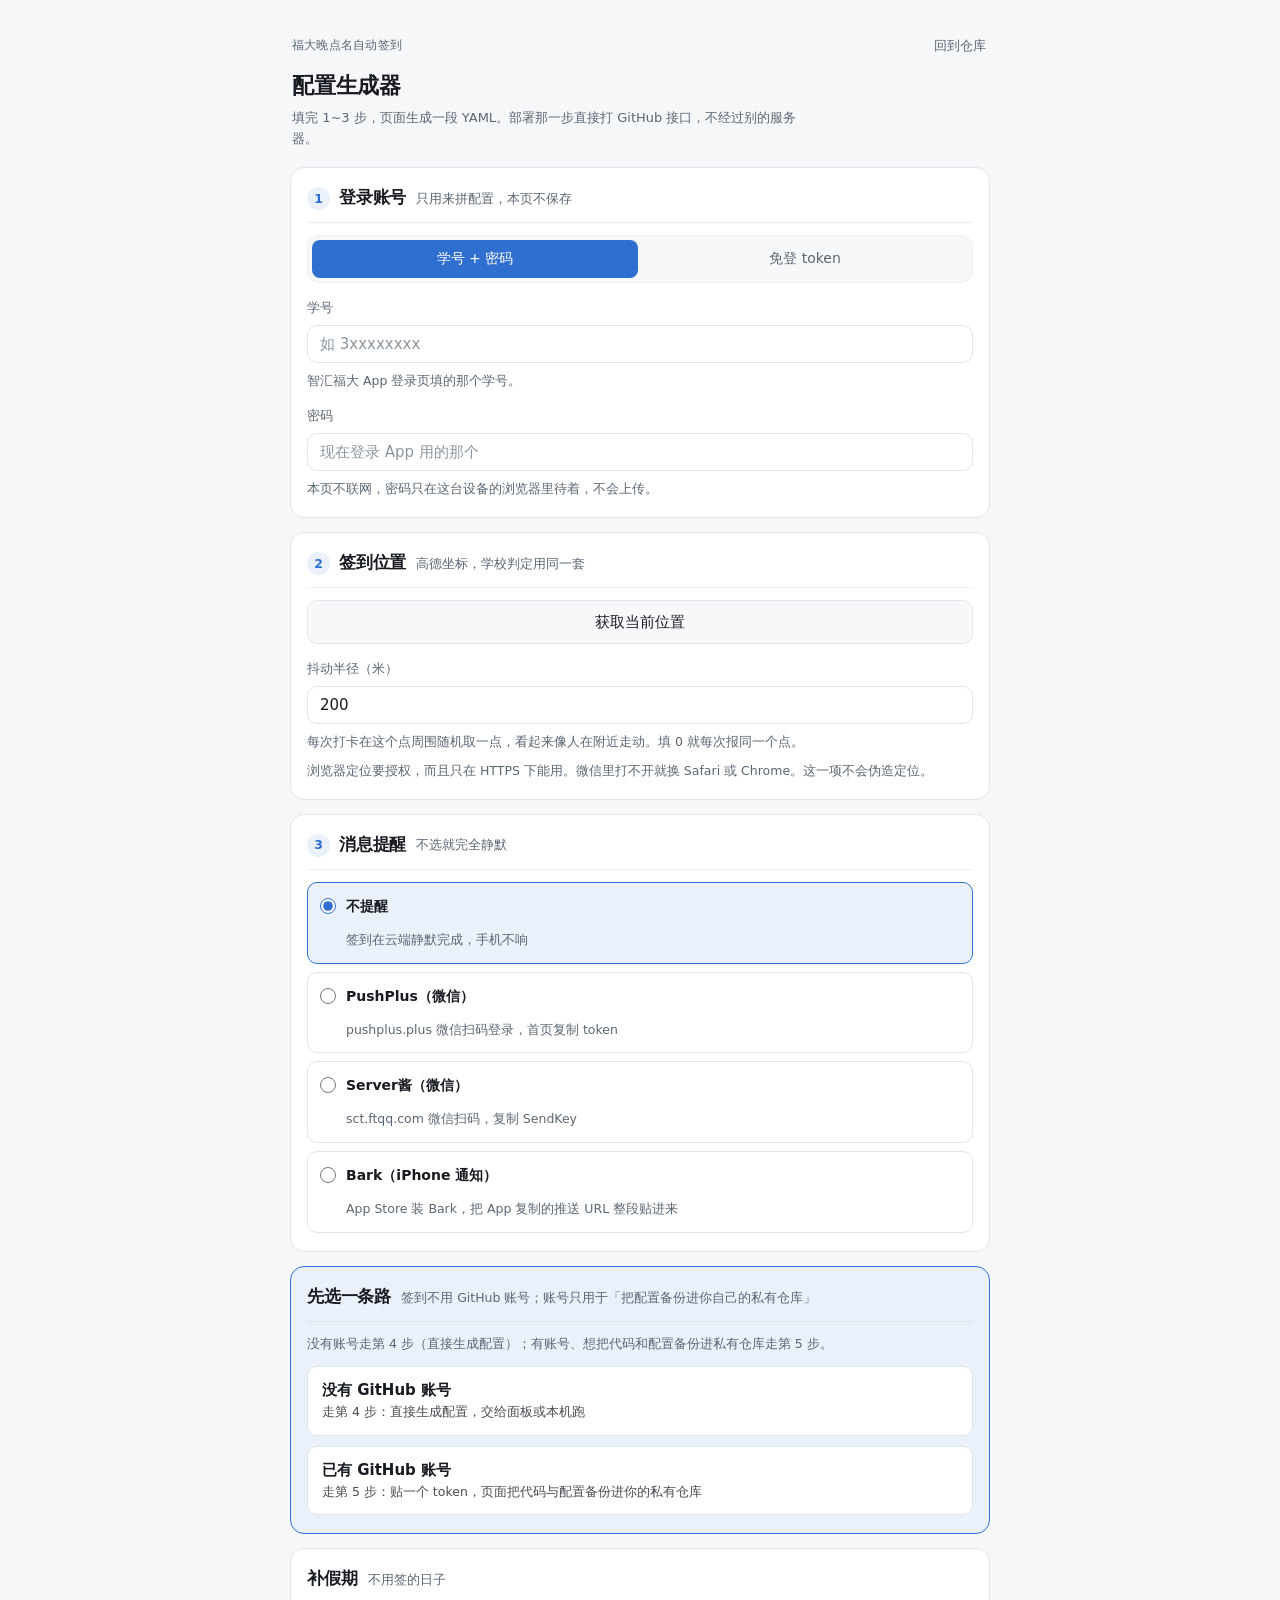
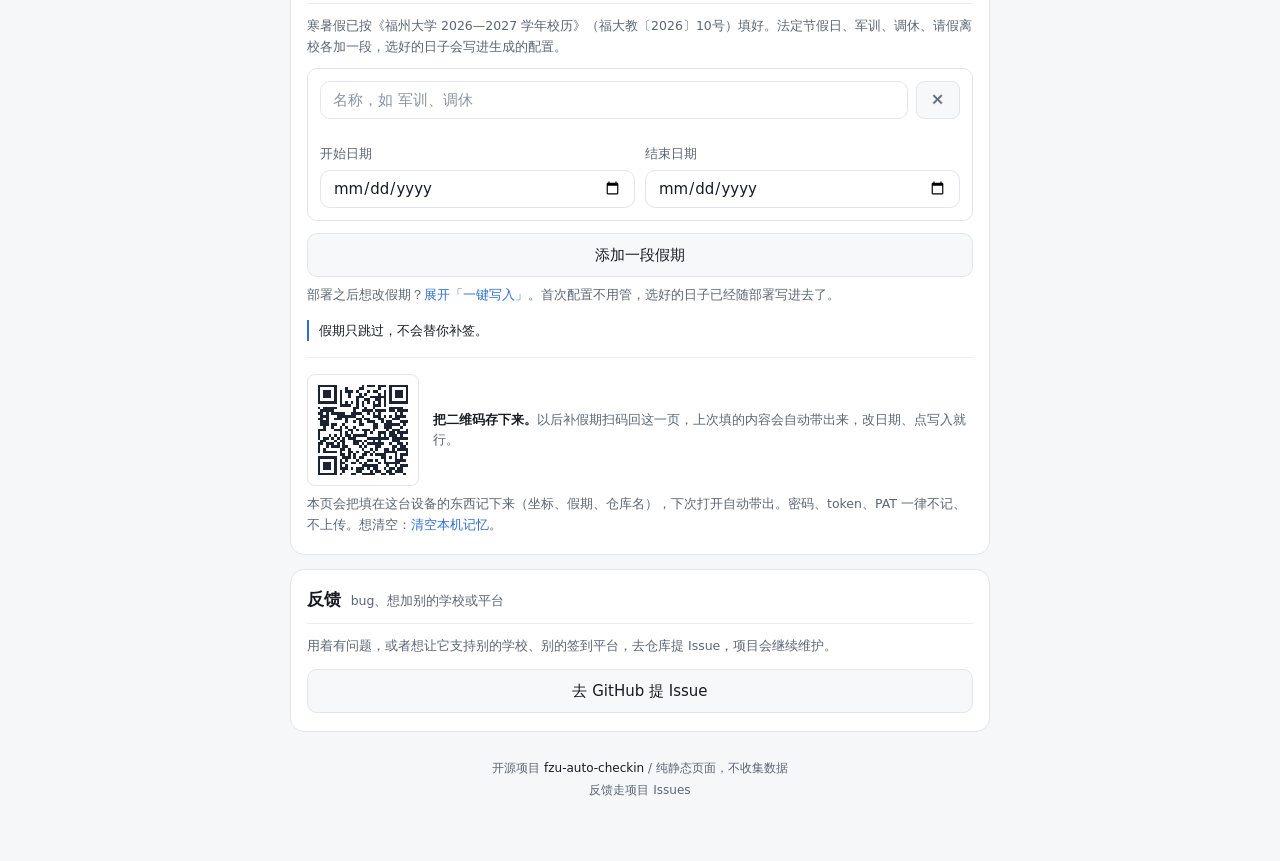
==== commit 045b6a54: "chore(ci): 下线 GitHub Actions 签到，只保留体检类 workflow - 删除 .github/workflows/checkin.yml：checkin 的 22 次运行全" ====
--- a/web/configurator.html
+++ b/web/configurator.html
@@ -284,12 +284,12 @@
   <div class="card decision">
     <div class="card-head">
       <h2 class="card-title">先选一条路</h2>
-      <span class="card-note">签到跑在 GitHub 服务器上，所以得有个账号</span>
-    </div>
-    <p class="hint">没有账号走第 4 步，有账号走第 5 步。两条路配出来的东西一样。</p>
+      <span class="card-note">签到不用 GitHub 账号；账号只用于「把配置备份进你自己的私有仓库」</span>
+    </div>
+    <p class="hint">没有账号走第 4 步（直接生成配置）；有账号、想把代码和配置备份进私有仓库走第 5 步。</p>
     <div class="opts">
-      <a class="btn ghost opt" id="btnNoAcc" href="#step4card"><b>没有 GitHub 账号</b><small>走第 4 步：先注册，再照 1~4 条手动粘配置</small></a>
-      <a class="btn ghost opt" id="btnHasAcc" href="#step5card"><b>已有 GitHub 账号</b><small>走第 5 步：贴一个 token，页面替你建私有仓库、写配置</small></a>
+      <a class="btn ghost opt" id="btnNoAcc" href="#step4card"><b>没有 GitHub 账号</b><small>走第 4 步：直接生成配置，交给面板或本机跑</small></a>
+      <a class="btn ghost opt" id="btnHasAcc" href="#step5card"><b>已有 GitHub 账号</b><small>走第 5 步：贴一个 token，页面把代码与配置备份进你的私有仓库</small></a>
     </div>
   </div>
 
@@ -300,24 +300,22 @@
       <span class="card-note">没有 GitHub 账号</span>
     </div>
     <p class="hint">生成配置后，下面有一步一步的引导，照着做。</p>
-    <p class="hint">GitHub 国内直连时好时坏，只有注册和配置那几分钟可能打不开：换个时间、用校园网或手机热点，有梯子就开着。配好之后就不用了，签到跑在 GitHub 服务器上，日常零操作。</p>
+    <p class="hint">GitHub 国内直连时好时坏，只有第 5 步（备份到私有仓库）那几分钟可能打不开：换个时间、用校园网或手机热点，有梯子就开着。不备份也能用，签到跑在你自己的机器上。</p>
     <button class="btn ghost" id="ghCheck" type="button">测一下现在能不能打开 GitHub</button>
     <p class="hint" id="ghCheckResult" style="display:none"></p>
     <label class="chk"><input type="checkbox" id="agree"><span>我确认：只在<b>本人确实在校</b>时使用，不用于隐瞒在校或离校状态，也不代挂。</span></label>
     <button class="btn" id="gen" disabled type="button">生成配置</button>
     <div id="out" class="hide">
-      <label for="outSecret">方式 A：云端自动签到</label>
-      <p class="hint">这段贴进你自己的私有仓库就行。</p>
+      <label for="outSecret">方式 A：导入面板（推荐）</label>
+      <p class="hint">复制这段 → 面板「配置」页 → 「导入 YAML」→ 粘贴 → 应用。面板会跑同一套规范化与校验。</p>
       <textarea id="outSecret" readonly></textarea>
       <button class="btn ghost" data-copy="outSecret" type="button">复制这段配置</button>
       <ol class="guide">
-        <li>没有账号先注册：<a href="https://github.com/signup" target="_blank" rel="noopener">点这里免费注册</a>，一分钟，要邮箱。</li>
-        <li><a href="https://github.com/new/import" target="_blank" rel="noopener">把项目导入你自己的私有仓库</a>：clone URL 填 <code>https://github.com/Mahiroa/fzu-auto-checkin</code>，仓库名随意，可见性选 <b>Private</b>，点 Begin import。</li>
-        <li>导入完进仓库的 Settings → Secrets and variables → Actions → New repository secret，Name 填 <code>CONFIG_YAML</code>，Secret 粘上面复制的那段，点 Add secret。</li>
-        <li>到此为止。之后每晚 <b>21:35 和 21:50</b> 自动签到，记录在仓库的 Actions 页。想收微信通知回第 3 步开推送。</li>
+        <li>先按仓库 README「跑法 A」把面板跑起来：一个二进制，Windows 双击 <code>start.ps1</code> 即可。</li>
+        <li><b>Actions 自动签到已于 2026-11-19 下线</b>，仓库里不再有定时 workflow：配置交给面板、或本机 <code>python main.py</code>，别再往仓库 Secret 里贴。</li>
       </ol>
-      <label for="outYaml">方式 B：本地运行</label>
-      <p class="hint">存成仓库根目录的 config.yaml，需要一台常开的电脑。</p>
+      <label for="outYaml">方式 B：自己跑 Python CLI</label>
+      <p class="hint">存成仓库根目录的 <code>config.yaml</code>，自己挂 cron / 计划任务，需要一台常开的机器。</p>
       <textarea id="outYaml" readonly></textarea>
       <button class="btn ghost" data-copy="outYaml" type="button">复制 config.yaml</button>
       <p class="hint">细节见仓库 README。</p>
@@ -327,18 +325,18 @@
   <!-- 第 5 步 一键部署（有账号） -->
   <div class="card folded" id="step5card">
     <div class="card-head">
-      <h2 class="card-title"><span class="step">5</span>一键部署</h2>
+      <h2 class="card-title"><span class="step">5</span>备份到私有仓库</h2>
       <span class="card-note">已有 GitHub 账号</span>
     </div>
     <p class="hint">没有账号回上面走第 4 步。</p>
-    <p class="hint">贴一个 token：页面替你建私有仓库、写入全部代码和你的配置，之后每晚 21:35 和 21:50 自动签到。凭据只存在你自己的私有仓库里。</p>
+    <p class="hint">贴一个 token：页面把代码和你填的配置写进你自己的私有仓库，仅作备份 / 换机器用。<b>签到不会再在 GitHub 上跑</b>——把这份 <code>config.yaml</code> 导入面板，或本机 <code>python main.py</code>。凭据只存在你自己的私有仓库里。</p>
     <label for="ghPat">GitHub Token</label>
     <input type="text" id="ghPat" autocomplete="off" spellcheck="false" placeholder="粘贴 ghp_ 开头的 token">
-    <p class="hint">没有？<a href="https://github.com/settings/tokens/new?scopes=repo,workflow&amp;description=fzu-checkin" target="_blank" rel="noopener">点这里创建</a>，直达创建表单，repo 和 workflow 两项已经勾好。三件事：Expiration 选 <b>No expiration</b>，默认 30 天到期后写入会静默失败；拉到页面底部点 Generate token；复制出现的 <code>ghp_</code> 那串，只显示这一次。部署完建议把 token 删掉。</p>
+    <p class="hint">没有？<a href="https://github.com/settings/tokens/new?scopes=repo&amp;description=fzu-checkin" target="_blank" rel="noopener">点这里创建</a>，直达创建表单，<code>repo</code> 权限已经勾好（只有这条路才需要 token）。三件事：Expiration 选 <b>No expiration</b>，默认 30 天到期后写入会静默失败；拉到页面底部点 Generate token；复制出现的 <code>ghp_</code> 那串，只显示这一次。备份完建议把 token 删掉。</p>
     <label for="repoName">私有仓库名</label>
     <input type="text" id="repoName" value="fzu-auto-checkin">
     <label class="chk"><input type="checkbox" id="agree2"><span>我确认：只在<b>本人确实在校</b>时使用，不用于隐瞒在校或离校状态，也不代挂。</span></label>
-    <button class="btn" id="deploy" disabled type="button">部署，今晚开始自动签到</button>
+    <button class="btn" id="deploy" disabled type="button">备份到我的私有仓库</button>
     <pre id="log" class="hide"></pre>
   </div>
 
@@ -791,17 +789,9 @@
     });
     dlog('代码和配置都写好了');
 
-    dlog('第 4 步：手动触发一次签到验证…');
-    try {
-      await gh(`/repos/${me.login}/${repo}/actions/workflows/checkin.yml/dispatches`, {
-        method: 'POST', body: JSON.stringify({ ref: repoInfo.default_branch })
-      });
-      dlog('已触发，1 分钟后到仓库 Actions 页看结果');
-    } catch (e) {
-      dlog('自动触发没成功，不影响定时签到。到 Actions 页手动 Run workflow 验证一下。');
-    }
-
-    dlog('部署完成。今晚 21:35 和 21:50 自动开始。Token 现在可以去 GitHub 删掉：Settings → Developer settings → Tokens。');
+    dlog('第 4 步：完成（不再触发 Actions —— 签到流程已于 2026-11-19 下线）');
+    dlog('仓库里现在是代码 + 你的 config.yaml，只作备份。签到怎么跑：把它导入面板「配置 → 导入 YAML」，或本机 python main.py 自己挂定时。');
+    dlog('Token 现在可以去 GitHub 删掉：Settings → Developer settings → Tokens。');
 
     // 补假期复用同一个 Token：只存在本次打开的内存里，不落盘、不上传
     const vp = document.getElementById('vacPat');
@@ -811,9 +801,6 @@
   } catch (e) {
     dlog('失败：' + e.message);
     dlog('常见原因：Token 粘错，或者网络超时，GitHub 国内时好时坏。已传好的文件不会丢，等一会儿点上面的「重试 / 继续部署」会从断点接着传。');
-    if (/404/.test(e.message) && /workflows/.test(e.message)) {
-      dlog('这个 404 基本能确定：Token 缺 workflow 权限，旧链接只勾了 repo，写不了签到工作流。用上面「点这里创建」重新生成一个，repo 和 workflow 都勾好的，粘回来点「重试 / 继续部署」，已传好的文件会自动跳过。');
-    }
   } finally {
     btn.disabled = false;
     btn.textContent = '重试 / 继续部署';
